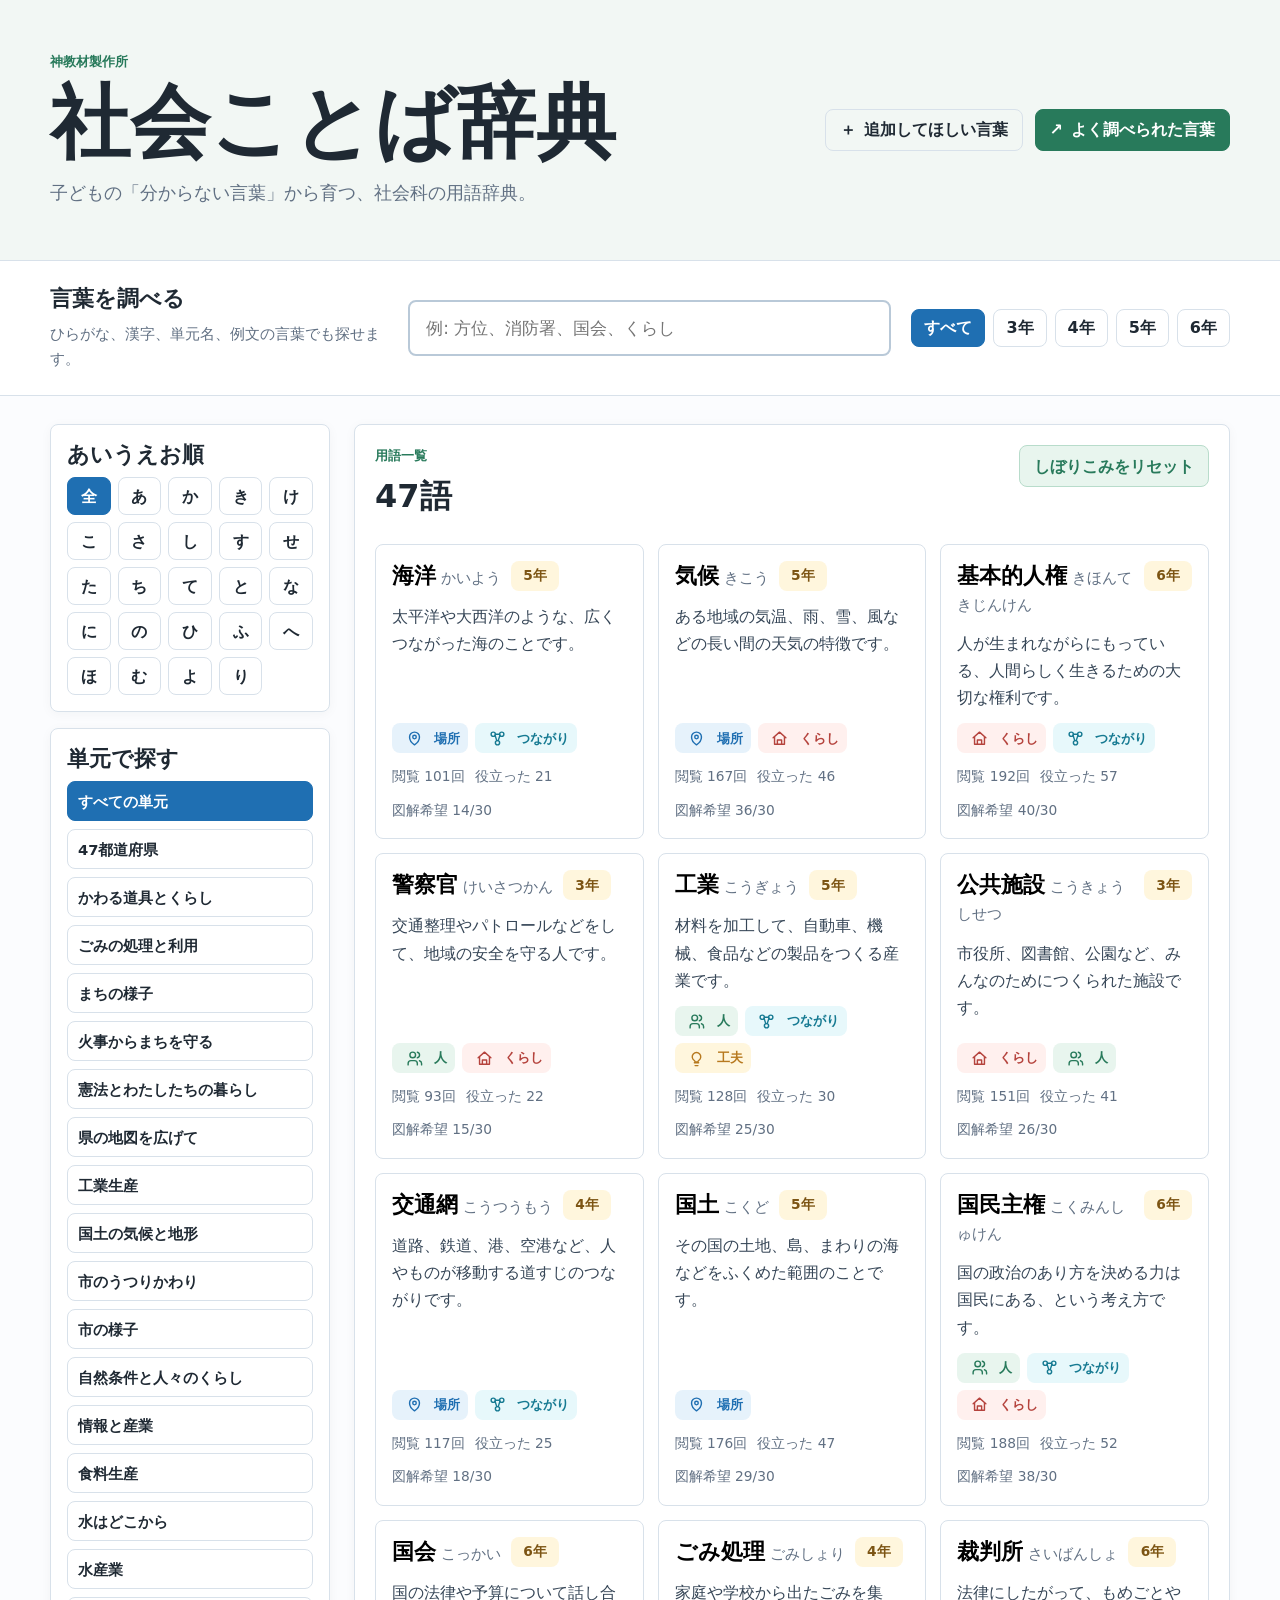
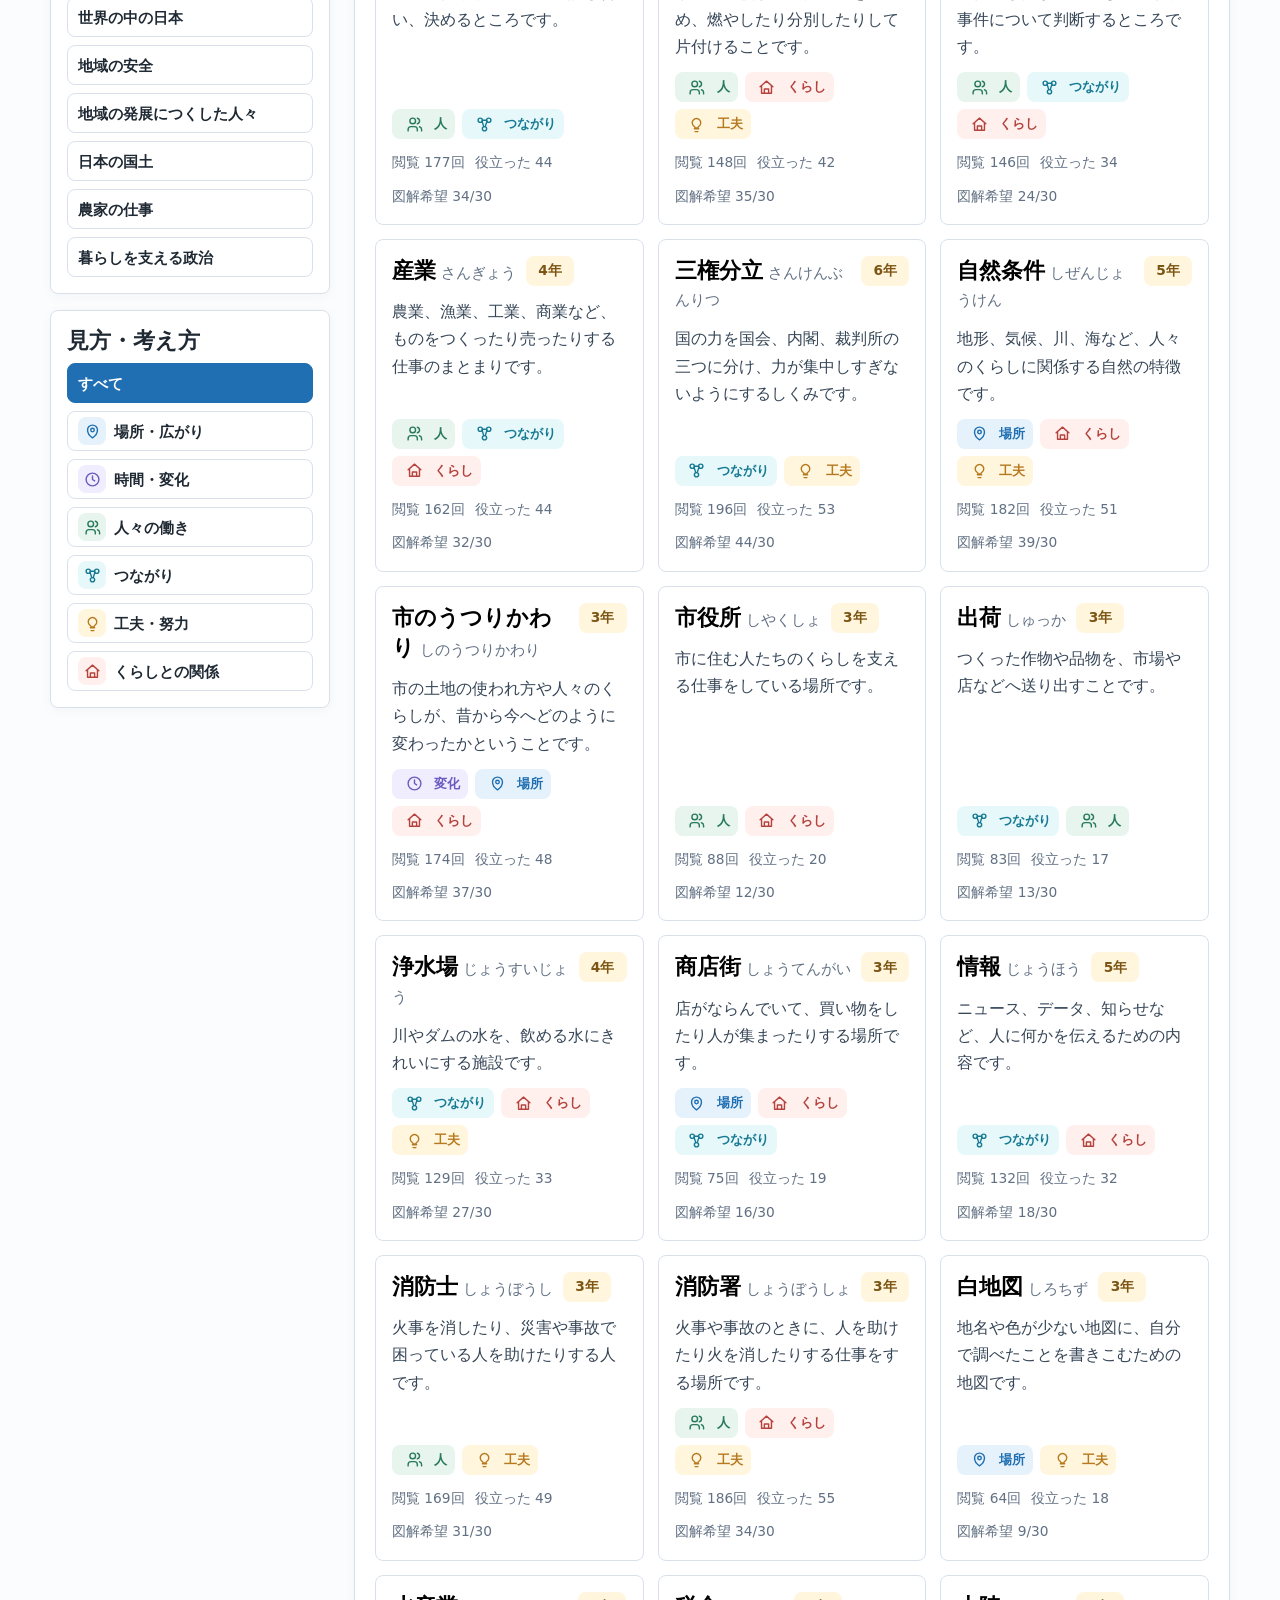
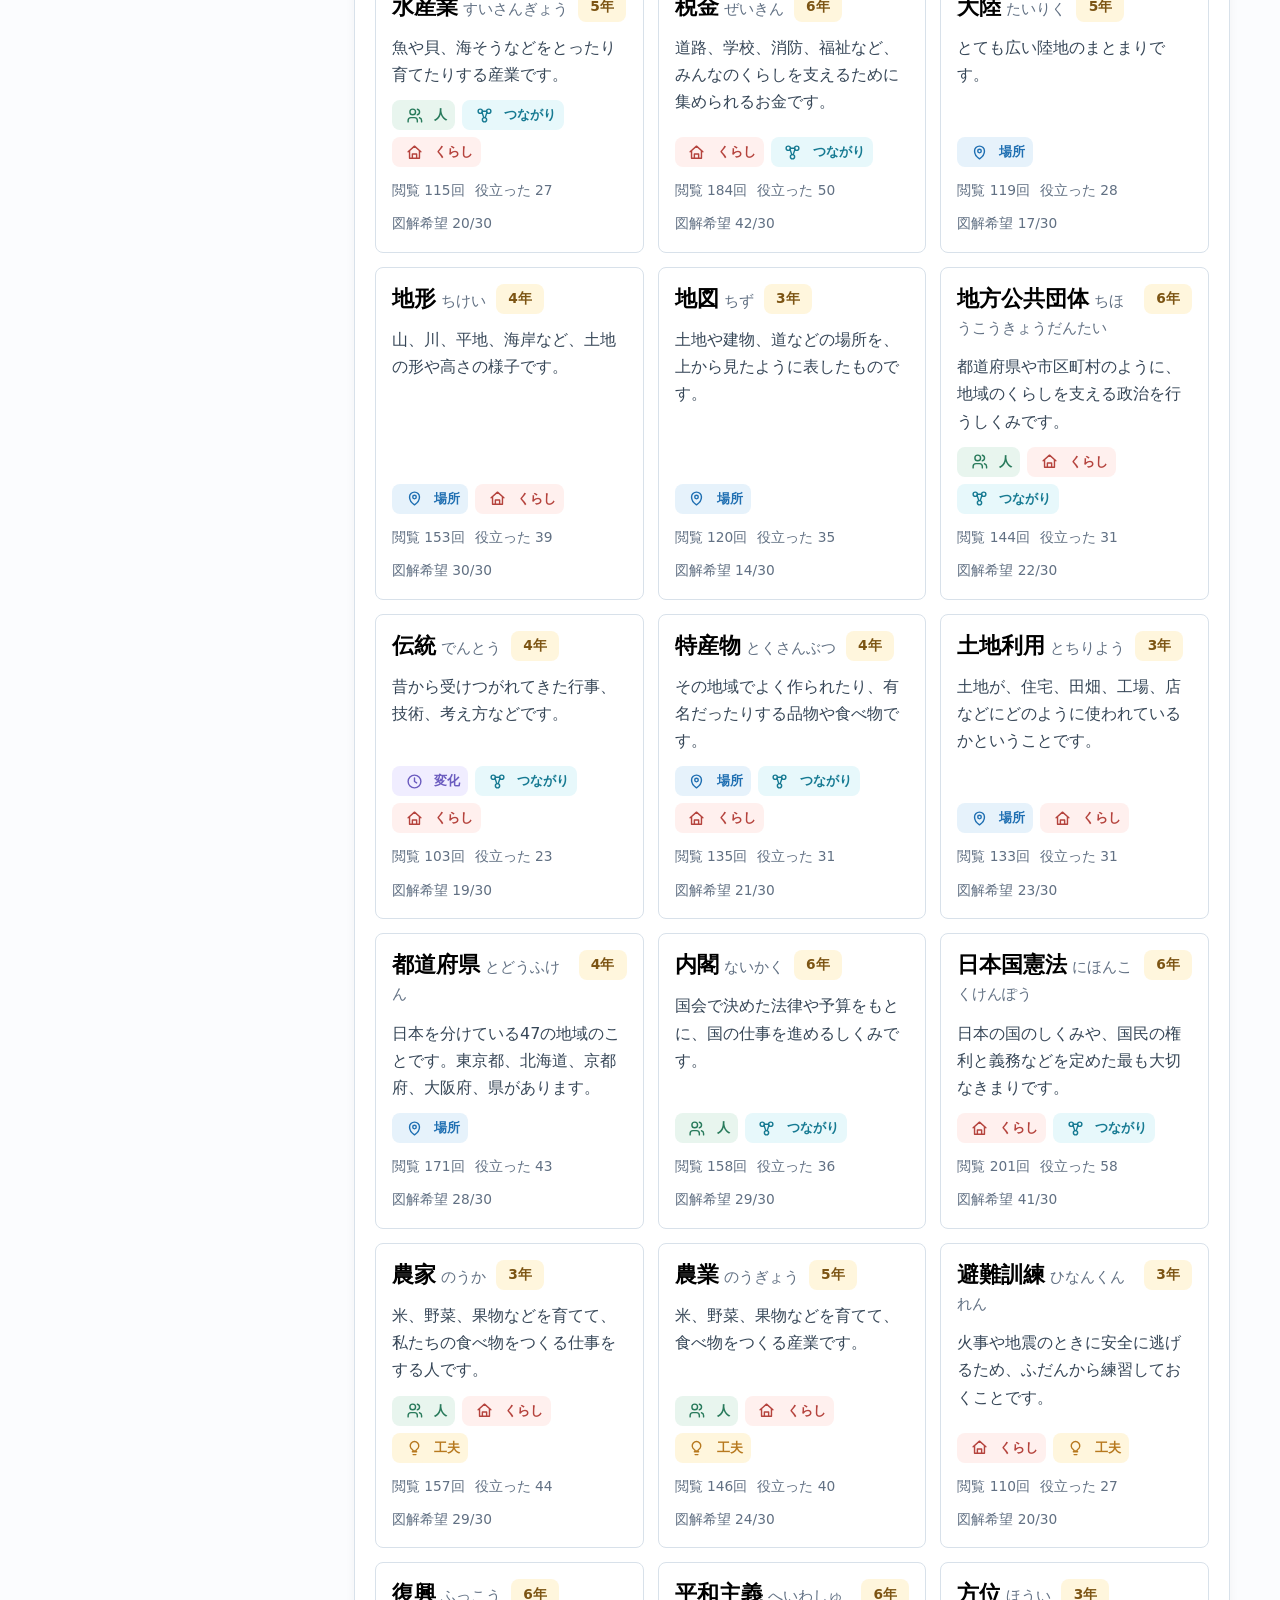
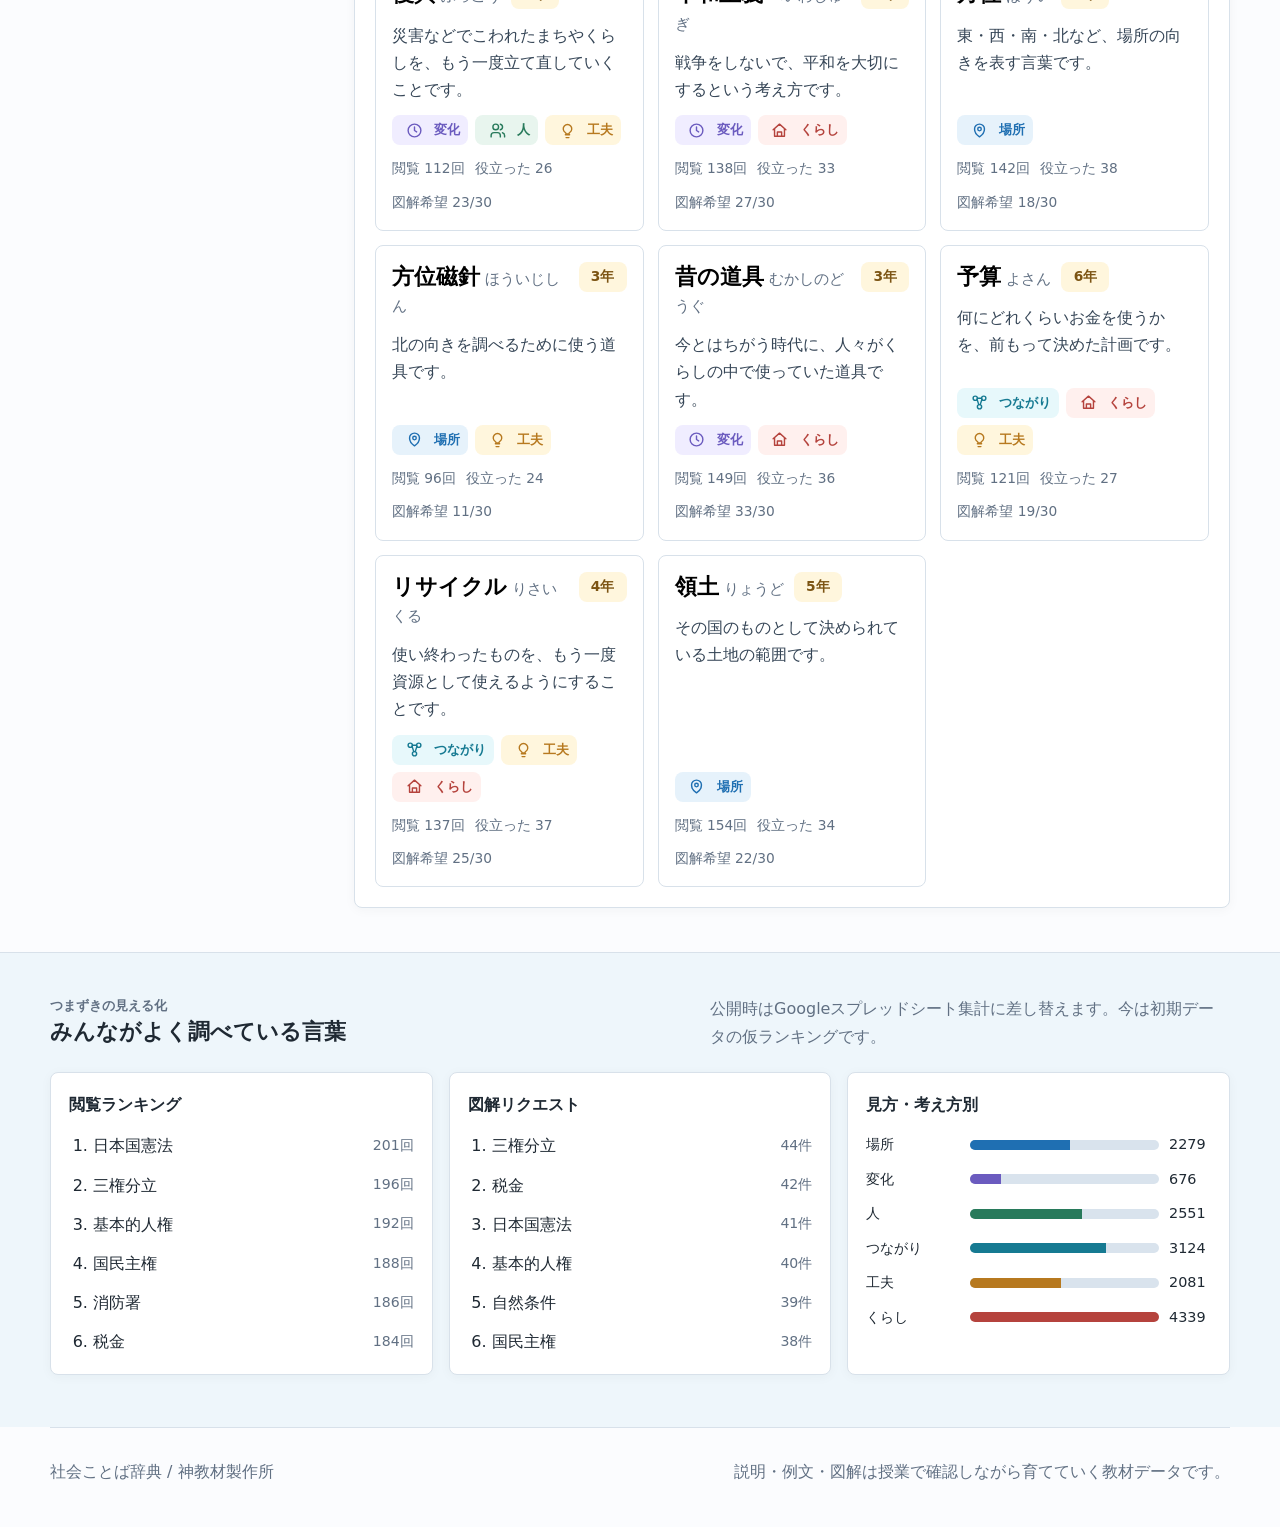
==== index.html @ 48f2de69 "Initial social studies dictionary site" ====
<!doctype html>
<html lang="ja">
  <head>
    <meta charset="utf-8">
    <meta name="viewport" content="width=device-width, initial-scale=1">
    <meta name="description" content="小学校3〜6年生社会の用語を、やさしい意味・例文・見方考え方タグで調べられる教材サイト。">
    <title>社会ことば辞典</title>
    <link rel="stylesheet" href="assets/styles.css">
  </head>
  <body>
    <header class="site-header">
      <div class="header-inner">
        <div>
          <p class="brand-kicker">神教材製作所</p>
          <h1>社会ことば辞典</h1>
          <p class="lead">子どもの「分からない言葉」から育つ、社会科の用語辞典。</p>
        </div>
        <div class="header-actions" aria-label="投稿フォーム">
          <a class="button ghost" id="addWordLink" href="#" target="_blank" rel="noreferrer">
            <span aria-hidden="true">＋</span>
            追加してほしい言葉
          </a>
          <a class="button solid" href="#ranking">
            <span aria-hidden="true">↗</span>
            よく調べられた言葉
          </a>
        </div>
      </div>
    </header>

    <main>
      <section class="search-band" aria-labelledby="searchTitle">
        <div class="search-inner">
          <div class="search-copy">
            <h2 id="searchTitle">言葉を調べる</h2>
            <p>ひらがな、漢字、単元名、例文の言葉でも探せます。</p>
          </div>
          <label class="search-box">
            <span class="visually-hidden">検索する言葉</span>
            <input id="searchInput" type="search" placeholder="例: 方位、消防署、国会、くらし" autocomplete="off">
          </label>
          <div class="quick-filters" aria-label="学年でしぼりこむ">
            <button class="chip active" data-filter-kind="grade" data-filter-value="all">すべて</button>
            <button class="chip" data-filter-kind="grade" data-filter-value="3">3年</button>
            <button class="chip" data-filter-kind="grade" data-filter-value="4">4年</button>
            <button class="chip" data-filter-kind="grade" data-filter-value="5">5年</button>
            <button class="chip" data-filter-kind="grade" data-filter-value="6">6年</button>
          </div>
        </div>
      </section>

      <section class="tool-layout" aria-label="社会ことば辞典">
        <aside class="filters-panel">
          <div class="panel-block">
            <h2>あいうえお順</h2>
            <div class="kana-grid" id="kanaFilter" aria-label="五十音で探す"></div>
          </div>
          <div class="panel-block">
            <h2>単元で探す</h2>
            <div class="unit-list" id="unitFilter"></div>
          </div>
          <div class="panel-block">
            <h2>見方・考え方</h2>
            <div class="thinking-list" id="thinkingFilter"></div>
          </div>
        </aside>

        <section class="results-area">
          <div class="results-head">
            <div>
              <p class="eyebrow">用語一覧</p>
              <h2><span id="resultCount">0</span>語</h2>
            </div>
            <button class="button soft" id="resetFilters">しぼりこみをリセット</button>
          </div>
          <div class="term-grid" id="termGrid"></div>
          <p class="empty-state" id="emptyState" hidden>見つかりませんでした。別の言葉で検索してみてください。</p>
        </section>
      </section>

      <section class="ranking-band" id="ranking" aria-labelledby="rankingTitle">
        <div class="section-head">
          <div>
            <p class="eyebrow">つまずきの見える化</p>
            <h2 id="rankingTitle">みんながよく調べている言葉</h2>
          </div>
          <p>公開時はGoogleスプレッドシート集計に差し替えます。今は初期データの仮ランキングです。</p>
        </div>
        <div class="ranking-grid">
          <article class="ranking-panel">
            <h3>閲覧ランキング</h3>
            <ol id="viewRanking"></ol>
          </article>
          <article class="ranking-panel">
            <h3>図解リクエスト</h3>
            <ol id="imageRanking"></ol>
          </article>
          <article class="ranking-panel">
            <h3>見方・考え方別</h3>
            <div id="thinkingStats" class="tag-stats"></div>
          </article>
        </div>
      </section>
    </main>

    <dialog class="term-dialog" id="termDialog">
      <div class="dialog-body">
        <button class="icon-button close-button" id="closeDialog" aria-label="閉じる">×</button>
        <div id="dialogContent"></div>
      </div>
    </dialog>

    <footer class="site-footer">
      <p>社会ことば辞典 / 神教材製作所</p>
      <p>説明・例文・図解は授業で確認しながら育てていく教材データです。</p>
    </footer>

    <script src="data/terms.js"></script>
    <script src="assets/app.js"></script>
  </body>
</html>
---- assets/styles.css ----
:root {
  --ink: #1f2933;
  --muted: #617083;
  --line: #d8e1ea;
  --paper: #fbfcfe;
  --white: #ffffff;
  --blue: #1f6fb2;
  --blue-soft: #e6f2fb;
  --green: #287a5b;
  --green-soft: #e8f5ee;
  --amber: #b7791f;
  --amber-soft: #fff6dd;
  --red: #b5433d;
  --red-soft: #fff0ee;
  --violet: #6b5bbf;
  --violet-soft: #f0edff;
  --cyan: #167a92;
  --cyan-soft: #e7f8fb;
  --shadow: 0 18px 45px rgba(35, 55, 78, 0.12);
  font-family: system-ui, -apple-system, BlinkMacSystemFont, "Hiragino Sans", "Yu Gothic", sans-serif;
}

* {
  box-sizing: border-box;
}

html {
  scroll-behavior: smooth;
}

body {
  margin: 0;
  color: var(--ink);
  background: var(--paper);
  line-height: 1.7;
}

button,
input {
  font: inherit;
}

button {
  cursor: pointer;
}

a {
  color: inherit;
}

.site-header {
  background: #f2f7f4;
  border-bottom: 1px solid var(--line);
}

.header-inner {
  width: min(1180px, calc(100% - 32px));
  margin: 0 auto;
  min-height: 260px;
  display: grid;
  grid-template-columns: 1fr auto;
  align-items: center;
  gap: 32px;
}

.brand-kicker,
.eyebrow {
  margin: 0 0 8px;
  color: var(--green);
  font-size: 0.84rem;
  font-weight: 700;
  letter-spacing: 0;
}

h1,
h2,
h3,
p {
  margin-top: 0;
}

h1 {
  margin-bottom: 14px;
  font-size: clamp(2.2rem, 7vw, 5rem);
  line-height: 1.05;
  letter-spacing: 0;
}

h2 {
  margin-bottom: 8px;
  font-size: 1.35rem;
  line-height: 1.3;
  letter-spacing: 0;
}

h3 {
  margin-bottom: 14px;
  font-size: 1rem;
  letter-spacing: 0;
}

.lead {
  max-width: 680px;
  margin: 0;
  color: var(--muted);
  font-size: 1.1rem;
}

.header-actions {
  display: flex;
  flex-wrap: wrap;
  gap: 12px;
  justify-content: flex-end;
}

.button,
.chip,
.mini-button,
.tag-button {
  min-height: 42px;
  border: 1px solid var(--line);
  border-radius: 8px;
  display: inline-flex;
  align-items: center;
  justify-content: center;
  gap: 8px;
  padding: 0 14px;
  background: var(--white);
  color: var(--ink);
  text-decoration: none;
  font-weight: 700;
}

.button.solid {
  border-color: var(--green);
  background: var(--green);
  color: var(--white);
}

.button.ghost {
  background: transparent;
}

.button.soft {
  background: var(--green-soft);
  border-color: #b8dccb;
  color: var(--green);
}

.search-band {
  background: var(--white);
  border-bottom: 1px solid var(--line);
}

.search-inner {
  width: min(1180px, calc(100% - 32px));
  margin: 0 auto;
  padding: 24px 0;
  display: grid;
  grid-template-columns: minmax(190px, 0.7fr) minmax(280px, 1fr) auto;
  align-items: center;
  gap: 20px;
}

.search-copy p {
  margin: 0;
  color: var(--muted);
  font-size: 0.92rem;
}

.search-box input {
  width: 100%;
  min-height: 56px;
  border: 2px solid #b9c9d8;
  border-radius: 8px;
  padding: 0 16px;
  background: #fff;
  color: var(--ink);
  font-size: 1.05rem;
}

.search-box input:focus {
  border-color: var(--blue);
  outline: 3px solid rgba(31, 111, 178, 0.16);
}

.quick-filters {
  display: flex;
  flex-wrap: wrap;
  gap: 8px;
  justify-content: flex-end;
}

.chip {
  min-height: 38px;
  padding: 0 12px;
}

.chip.active,
.tag-button.active {
  border-color: var(--blue);
  background: var(--blue);
  color: var(--white);
}

.tool-layout {
  width: min(1180px, calc(100% - 32px));
  margin: 28px auto 44px;
  display: grid;
  grid-template-columns: 280px 1fr;
  gap: 24px;
  align-items: start;
}

.filters-panel {
  position: sticky;
  top: 16px;
  display: grid;
  gap: 16px;
}

.panel-block,
.results-area,
.ranking-panel {
  border: 1px solid var(--line);
  border-radius: 8px;
  background: var(--white);
  box-shadow: 0 2px 12px rgba(31, 41, 51, 0.04);
}

.panel-block {
  padding: 16px;
}

.kana-grid {
  display: grid;
  grid-template-columns: repeat(5, 1fr);
  gap: 7px;
}

.kana-grid .chip {
  min-width: 0;
  padding: 0;
}

.unit-list,
.thinking-list {
  display: grid;
  gap: 8px;
}

.tag-button {
  width: 100%;
  justify-content: flex-start;
  min-height: 40px;
  padding: 0 10px;
  font-size: 0.92rem;
}

.tag-icon {
  width: 28px;
  height: 28px;
  flex: 0 0 28px;
  border-radius: 8px;
  display: inline-grid;
  place-items: center;
  color: var(--tag-color);
  background: var(--tag-bg);
}

.tag-icon svg {
  width: 17px;
  height: 17px;
  fill: none;
  stroke: currentColor;
  stroke-linecap: round;
  stroke-linejoin: round;
  stroke-width: 2;
}

.results-area {
  padding: 20px;
}

.results-head,
.section-head {
  display: flex;
  align-items: flex-start;
  justify-content: space-between;
  gap: 20px;
  margin-bottom: 18px;
}

.results-head h2 {
  font-size: 2rem;
}

.term-grid {
  display: grid;
  grid-template-columns: repeat(auto-fill, minmax(240px, 1fr));
  gap: 14px;
}

.term-card {
  min-height: 260px;
  border: 1px solid var(--line);
  border-radius: 8px;
  background: var(--white);
  padding: 16px;
  text-align: left;
  display: flex;
  flex-direction: column;
  gap: 12px;
  transition: border-color 160ms ease, transform 160ms ease, box-shadow 160ms ease;
}

.term-card:hover,
.term-card:focus-visible {
  border-color: var(--blue);
  box-shadow: var(--shadow);
  transform: translateY(-2px);
  outline: none;
}

.term-card-top {
  display: flex;
  justify-content: space-between;
  gap: 10px;
}

.grade-badge {
  min-width: 48px;
  height: 30px;
  border-radius: 8px;
  display: inline-grid;
  place-items: center;
  background: var(--amber-soft);
  color: #7c5413;
  font-size: 0.86rem;
  font-weight: 800;
}

.term-name {
  margin: 0;
  font-size: 1.35rem;
  line-height: 1.35;
}

.reading {
  margin: 2px 0 0;
  color: var(--muted);
  font-size: 0.92rem;
}

.meaning {
  margin: 0;
  color: #364657;
}

.term-meta {
  margin-top: auto;
  display: flex;
  flex-wrap: wrap;
  gap: 7px;
}

.thinking-pill {
  min-height: 30px;
  border-radius: 8px;
  display: inline-flex;
  align-items: center;
  gap: 6px;
  padding: 0 8px;
  background: var(--tag-bg);
  color: var(--tag-color);
  font-size: 0.8rem;
  font-weight: 800;
}

.stats-row {
  display: flex;
  flex-wrap: wrap;
  gap: 10px;
  color: var(--muted);
  font-size: 0.86rem;
}

.ranking-band {
  border-top: 1px solid var(--line);
  background: #eef6fb;
  padding: 42px max(16px, calc((100% - 1180px) / 2)) 52px;
}

.section-head p {
  max-width: 520px;
  margin: 0;
  color: var(--muted);
}

.ranking-grid {
  display: grid;
  grid-template-columns: repeat(3, 1fr);
  gap: 16px;
}

.ranking-panel {
  padding: 18px;
}

.ranking-panel ol {
  margin: 0;
  padding-left: 24px;
}

.ranking-panel li + li {
  margin-top: 12px;
}

.rank-item {
  display: flex;
  align-items: center;
  justify-content: space-between;
  gap: 12px;
}

.rank-count {
  color: var(--muted);
  font-size: 0.88rem;
  white-space: nowrap;
}

.tag-stats {
  display: grid;
  gap: 10px;
}

.stat-line {
  display: grid;
  grid-template-columns: 94px 1fr 42px;
  gap: 10px;
  align-items: center;
  font-size: 0.9rem;
}

.stat-bar {
  height: 10px;
  border-radius: 999px;
  background: #d9e3ed;
  overflow: hidden;
}

.stat-bar span {
  display: block;
  height: 100%;
  background: var(--blue);
}

.term-dialog {
  width: min(780px, calc(100% - 28px));
  border: 0;
  border-radius: 8px;
  padding: 0;
  box-shadow: var(--shadow);
}

.term-dialog::backdrop {
  background: rgba(21, 32, 43, 0.55);
}

.dialog-body {
  position: relative;
  padding: 28px;
}

.close-button {
  position: absolute;
  top: 14px;
  right: 14px;
}

.icon-button {
  width: 38px;
  height: 38px;
  border: 1px solid var(--line);
  border-radius: 8px;
  background: var(--white);
  font-size: 1.35rem;
  line-height: 1;
}

.dialog-title {
  padding-right: 44px;
}

.dialog-title h2 {
  margin: 0;
  font-size: 2rem;
}

.dialog-grid {
  display: grid;
  grid-template-columns: 1.1fr 0.9fr;
  gap: 18px;
  margin-top: 20px;
}

.detail-box {
  border: 1px solid var(--line);
  border-radius: 8px;
  padding: 16px;
  background: #fff;
}

.detail-box h3 {
  margin-bottom: 8px;
}

.dialog-actions {
  display: flex;
  flex-wrap: wrap;
  gap: 10px;
  margin-top: 20px;
}

.image-placeholder {
  min-height: 170px;
  border: 1px dashed #aab8c6;
  border-radius: 8px;
  padding: 18px;
  background: #f7fafc;
  display: grid;
  align-content: center;
  gap: 8px;
}

.source-note {
  color: var(--muted);
  font-size: 0.86rem;
}

.empty-state {
  margin: 36px 0;
  color: var(--muted);
  text-align: center;
}

.site-footer {
  width: min(1180px, calc(100% - 32px));
  margin: 0 auto;
  padding: 30px 0 42px;
  color: var(--muted);
  display: flex;
  justify-content: space-between;
  gap: 18px;
  border-top: 1px solid var(--line);
}

.site-footer p {
  margin: 0;
}

.visually-hidden {
  position: absolute;
  width: 1px;
  height: 1px;
  padding: 0;
  margin: -1px;
  overflow: hidden;
  clip: rect(0, 0, 0, 0);
  white-space: nowrap;
  border: 0;
}

@media (max-width: 980px) {
  .header-inner,
  .search-inner,
  .tool-layout,
  .ranking-grid,
  .dialog-grid,
  .site-footer {
    grid-template-columns: 1fr;
  }

  .header-inner {
    min-height: auto;
    padding: 48px 0 34px;
  }

  .header-actions,
  .quick-filters {
    justify-content: flex-start;
  }

  .filters-panel {
    position: static;
  }

  .ranking-grid {
    display: grid;
  }

  .site-footer {
    display: grid;
  }
}

@media (max-width: 620px) {
  .header-inner,
  .search-inner,
  .tool-layout {
    width: min(100% - 22px, 1180px);
  }

  .button {
    width: 100%;
  }

  .results-head,
  .section-head {
    display: grid;
  }

  .term-grid {
    grid-template-columns: 1fr;
  }

  .kana-grid {
    grid-template-columns: repeat(4, 1fr);
  }

  .dialog-body {
    padding: 22px 16px;
  }
}
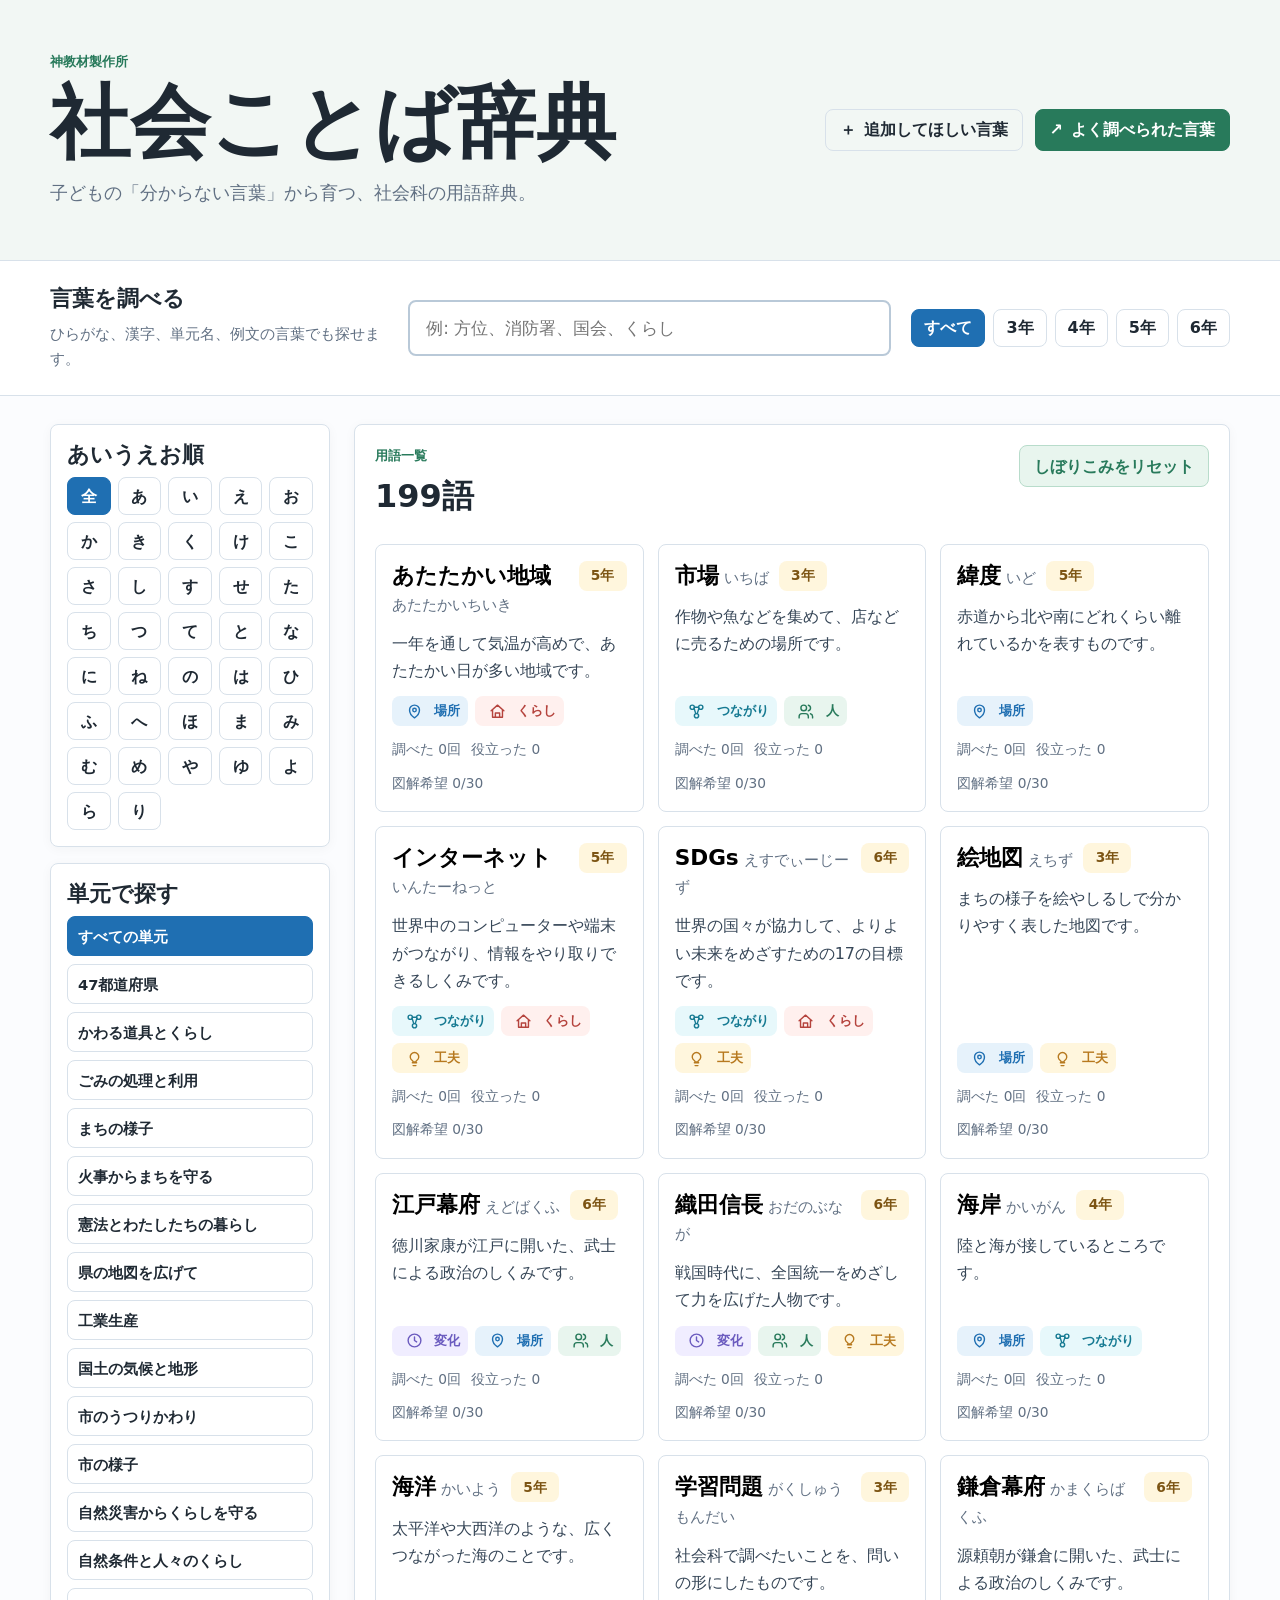
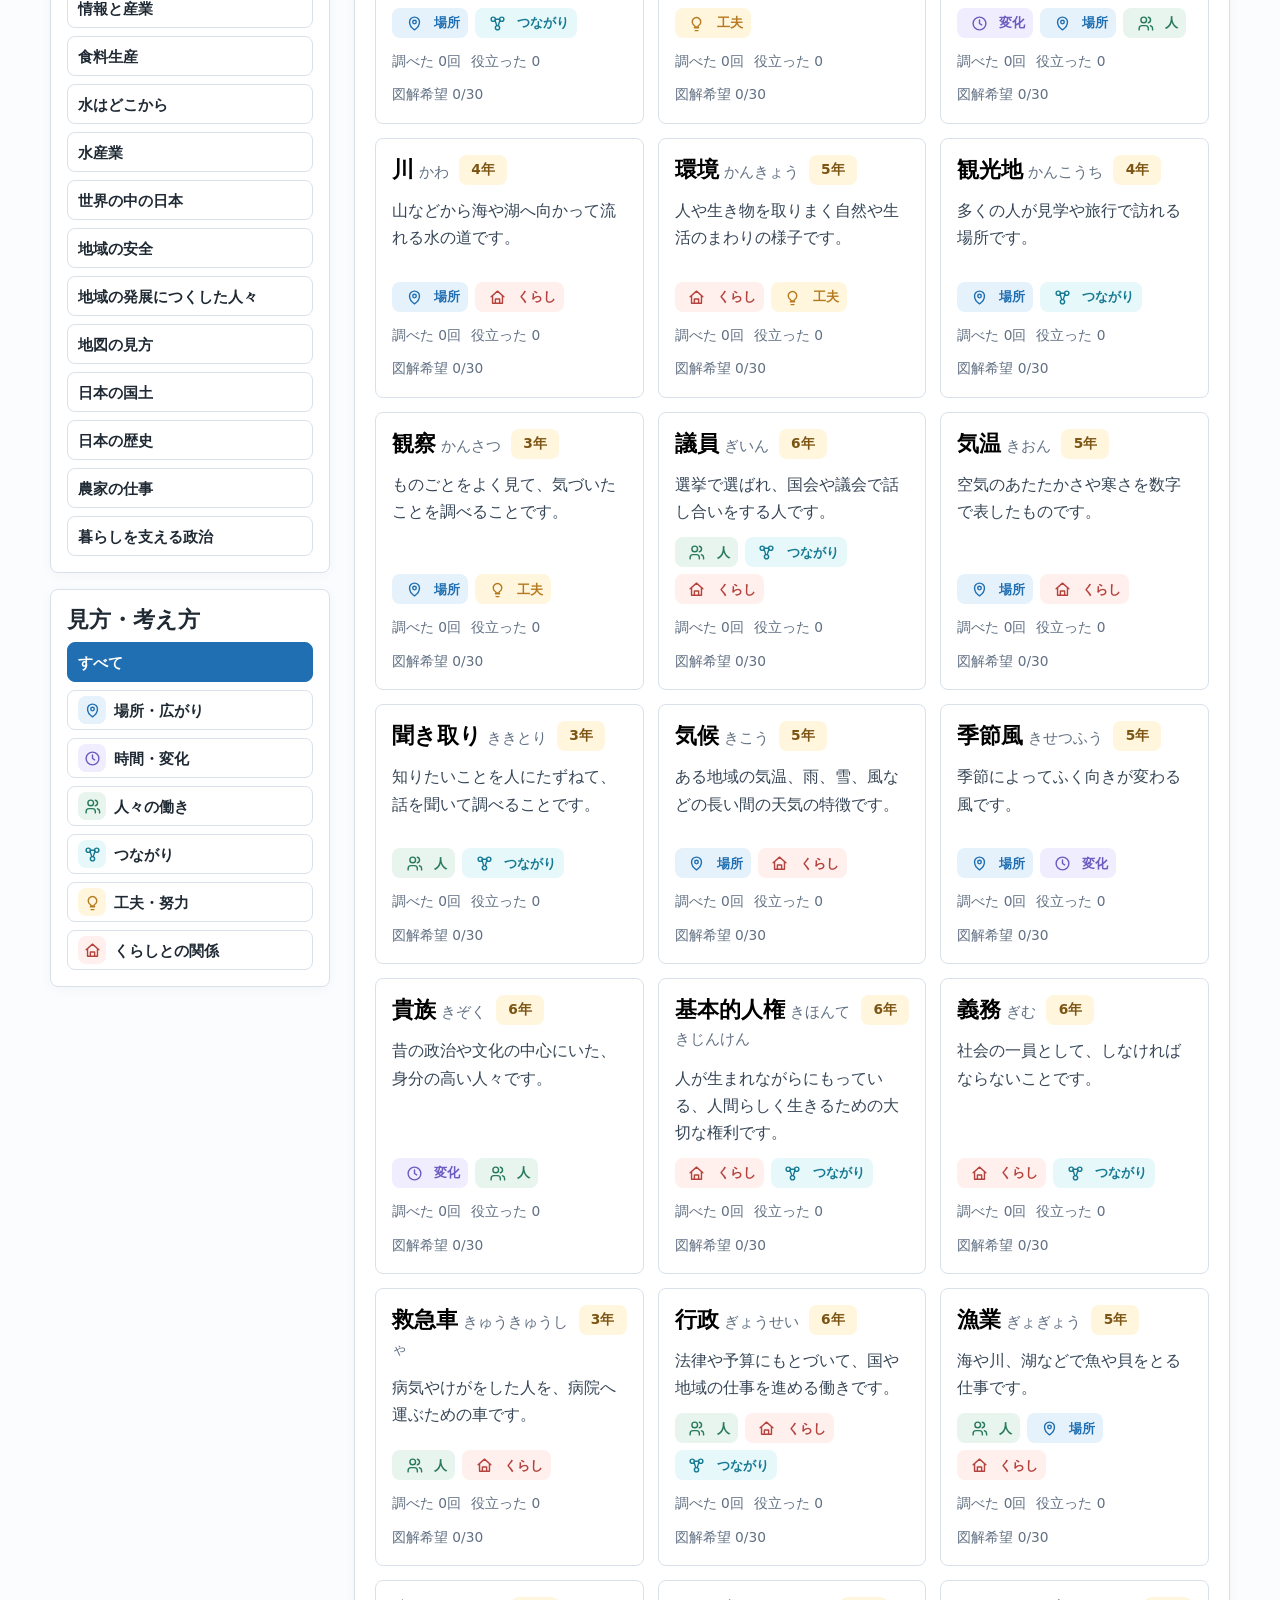
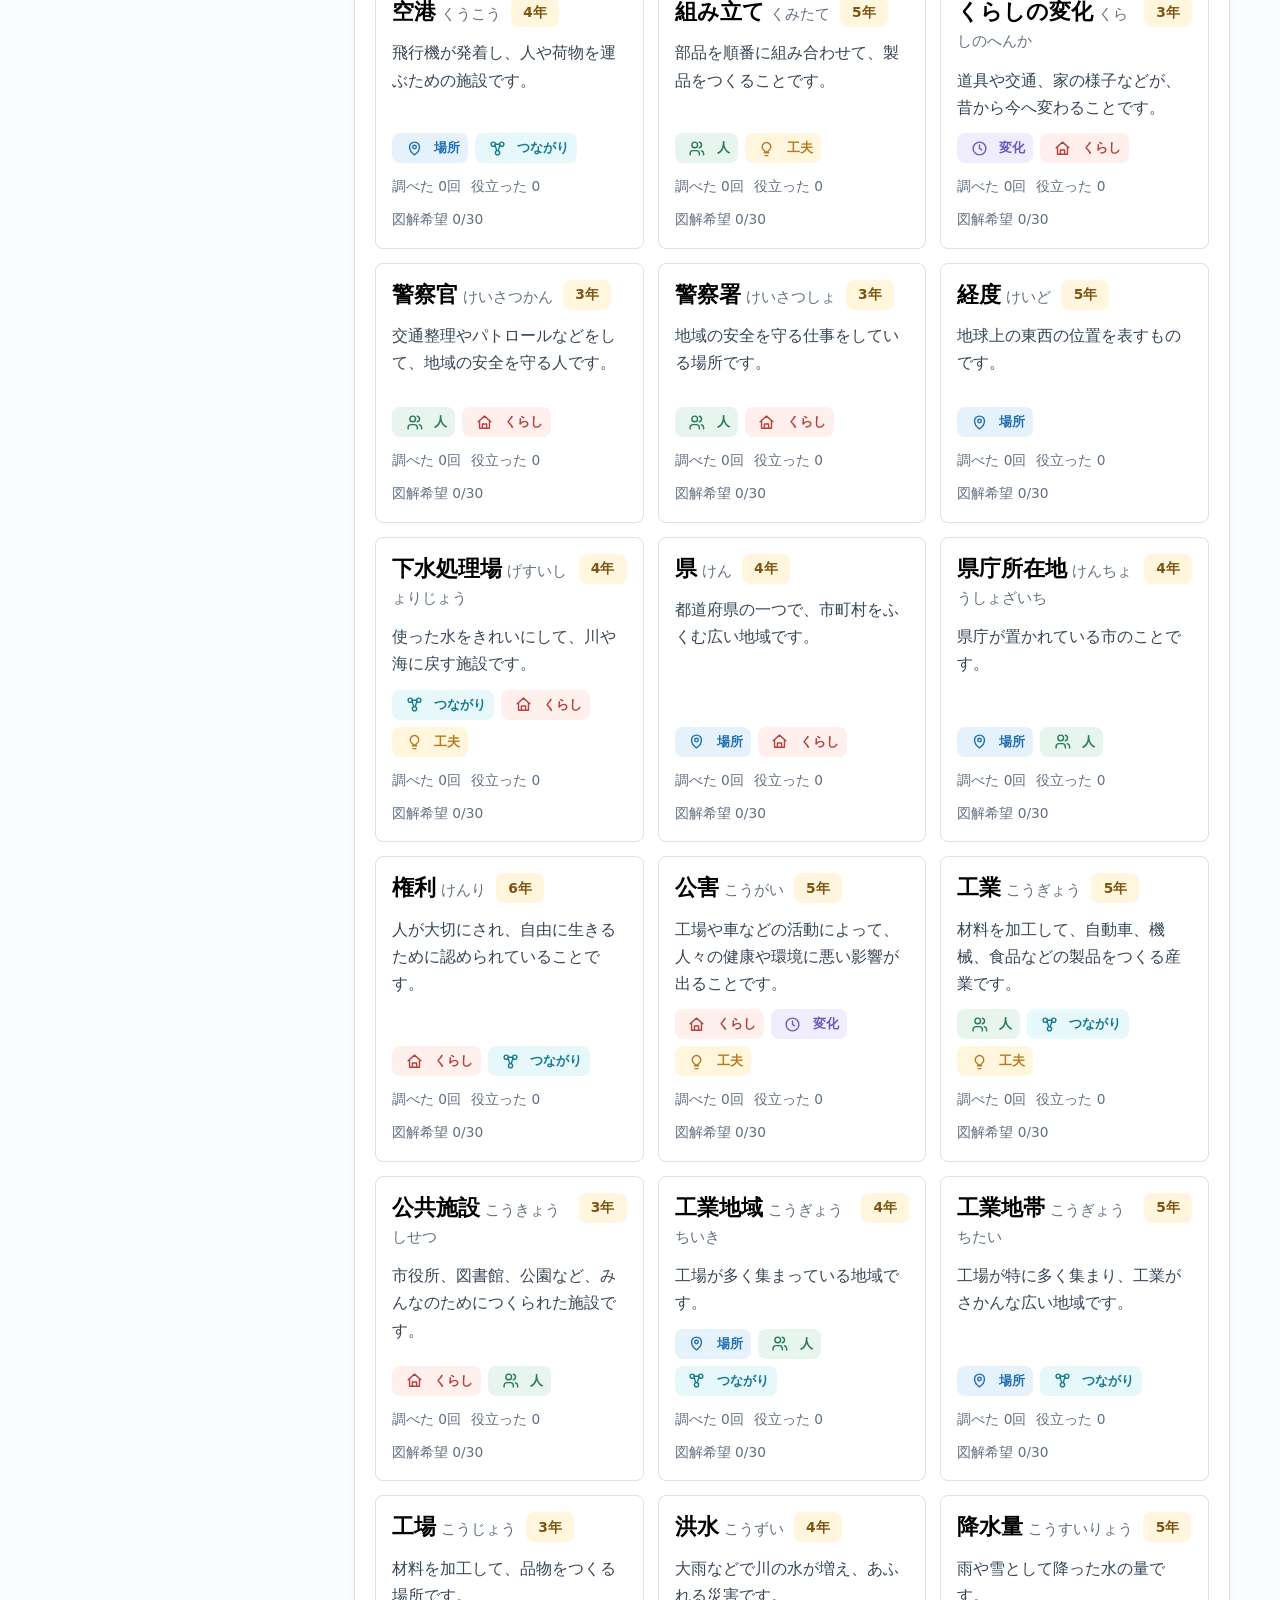
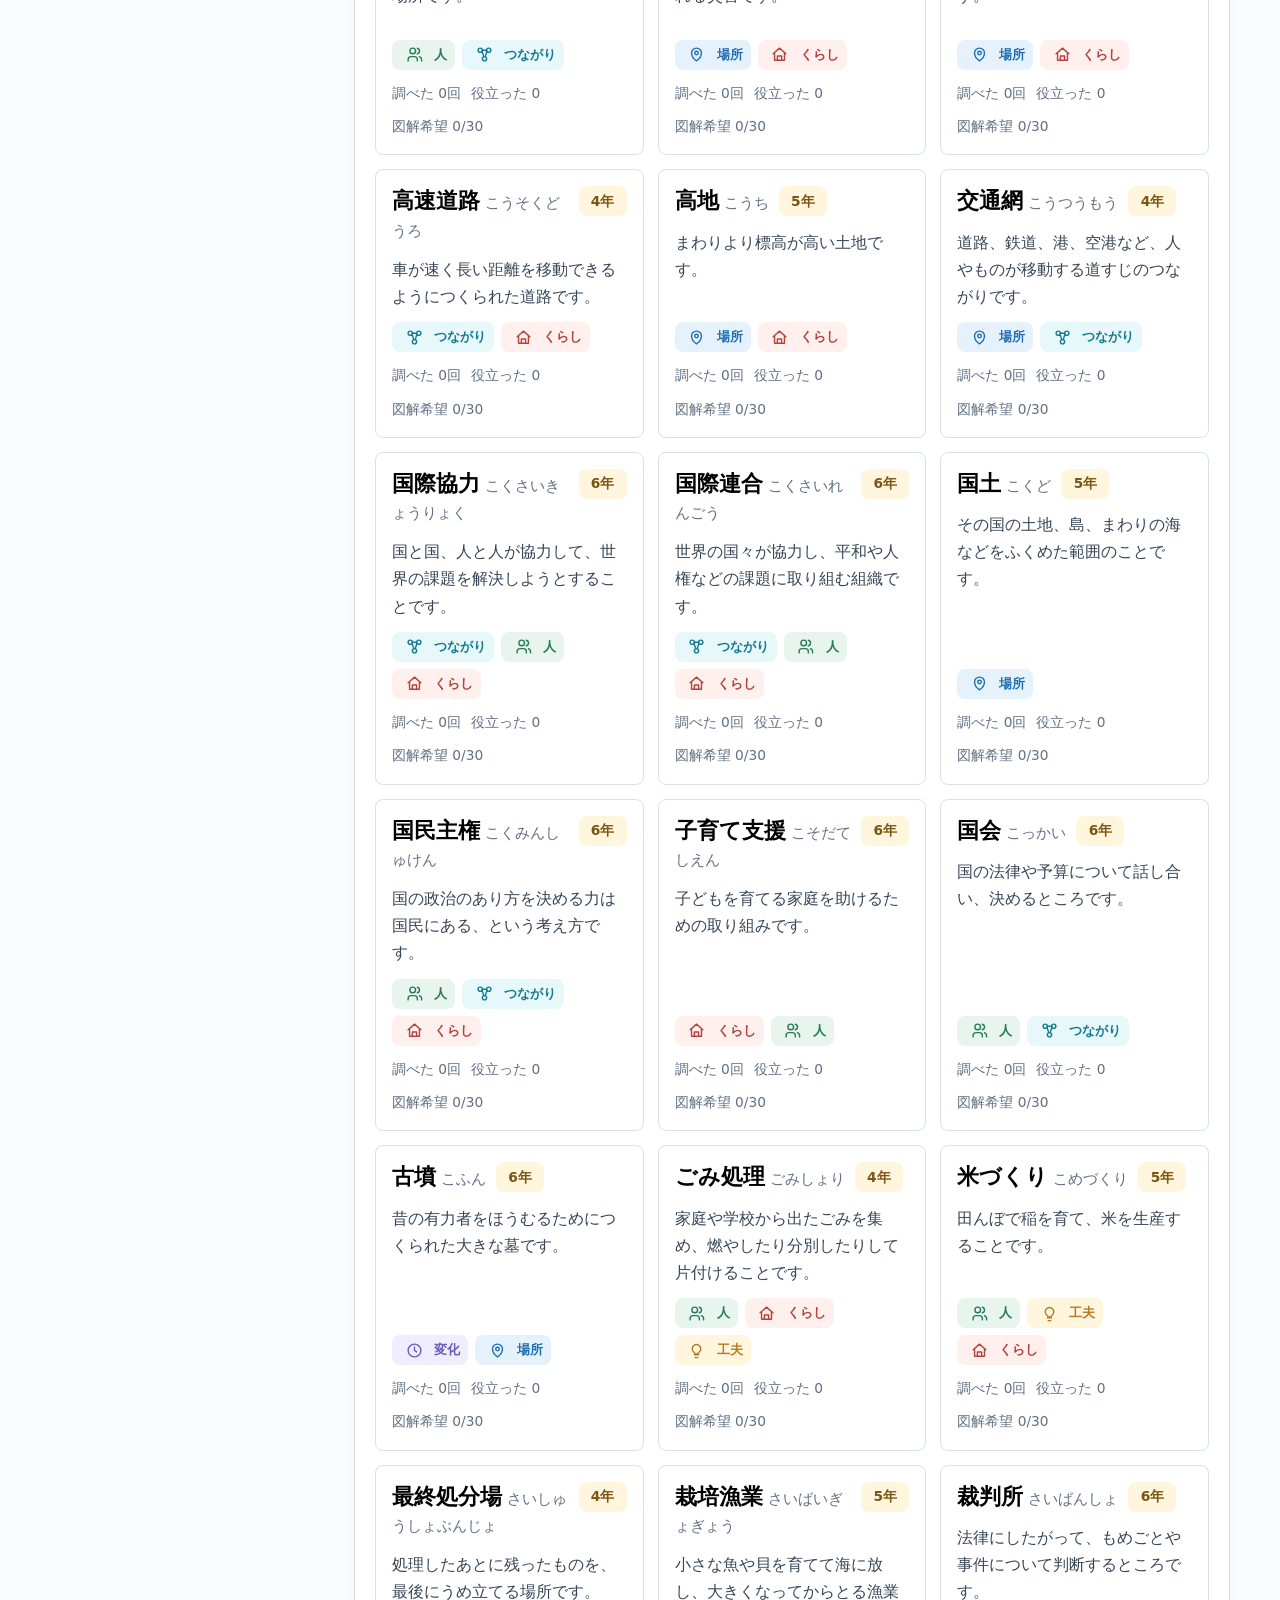
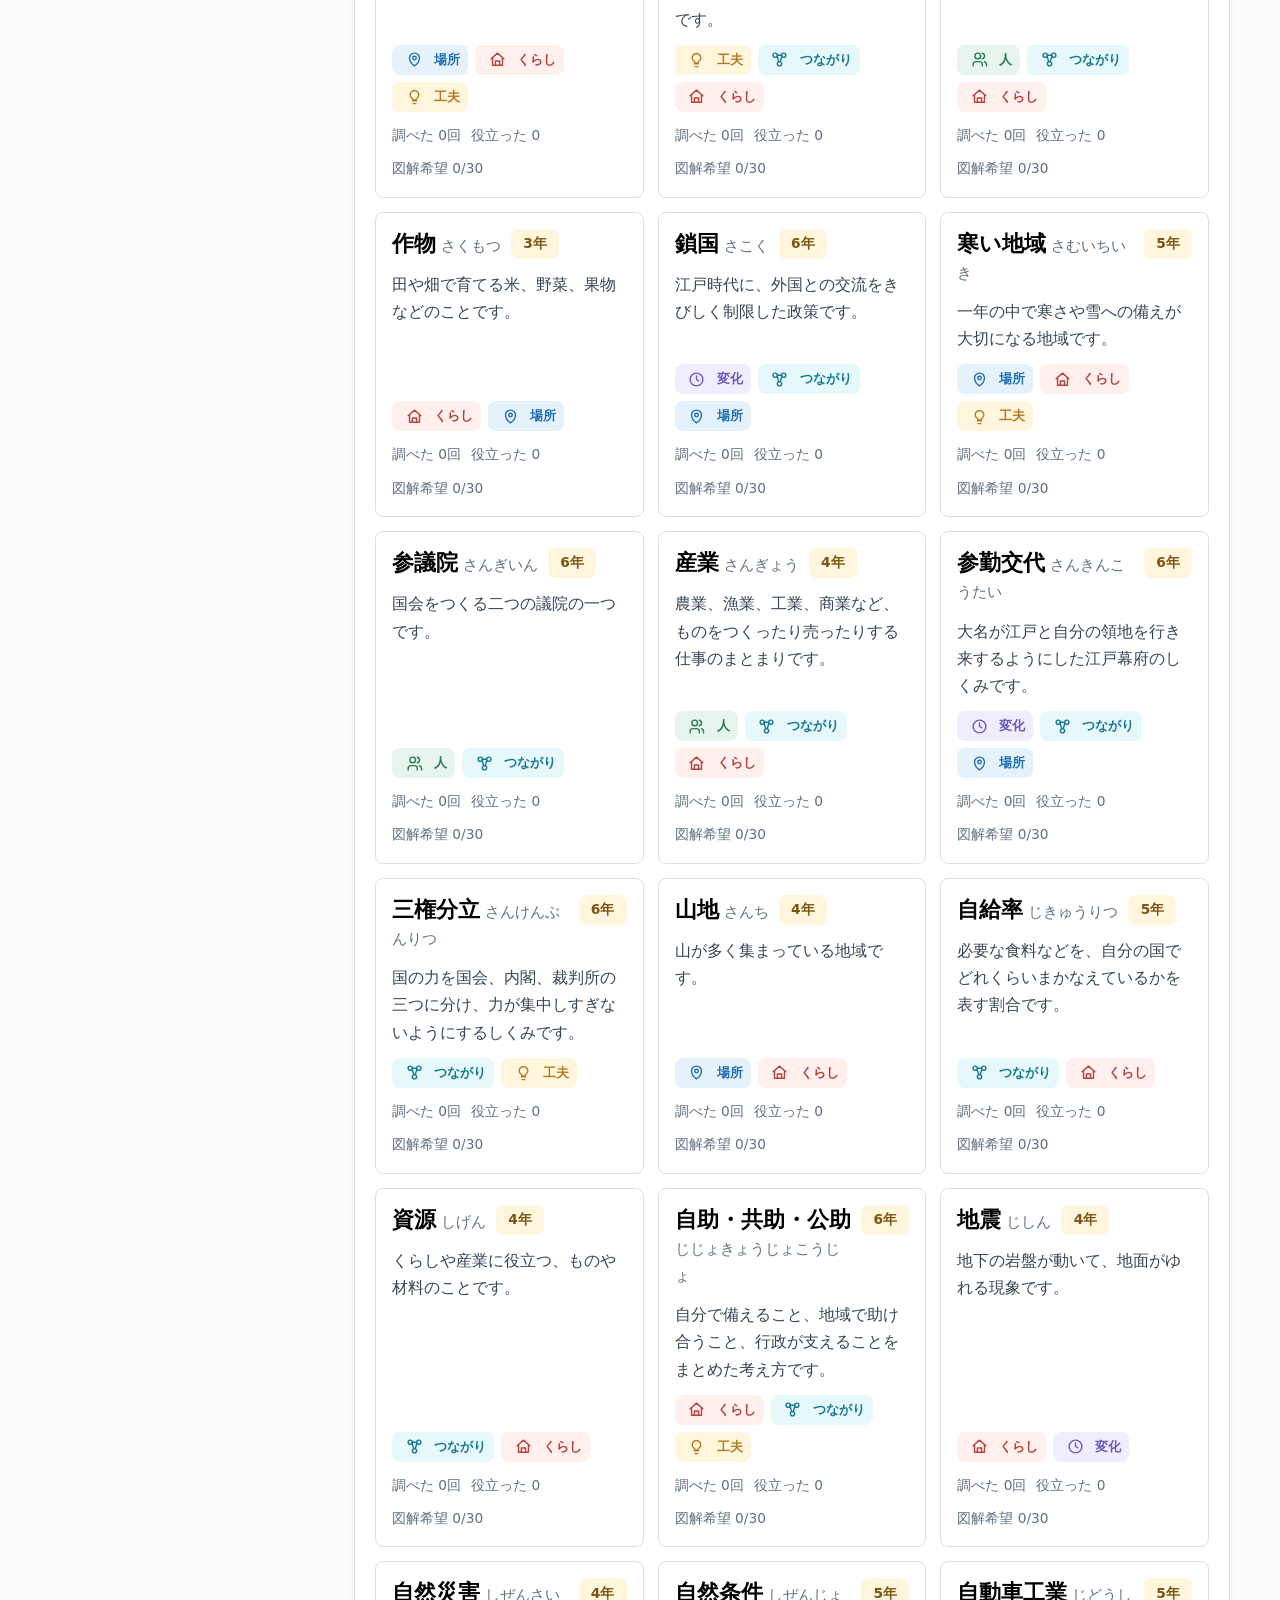
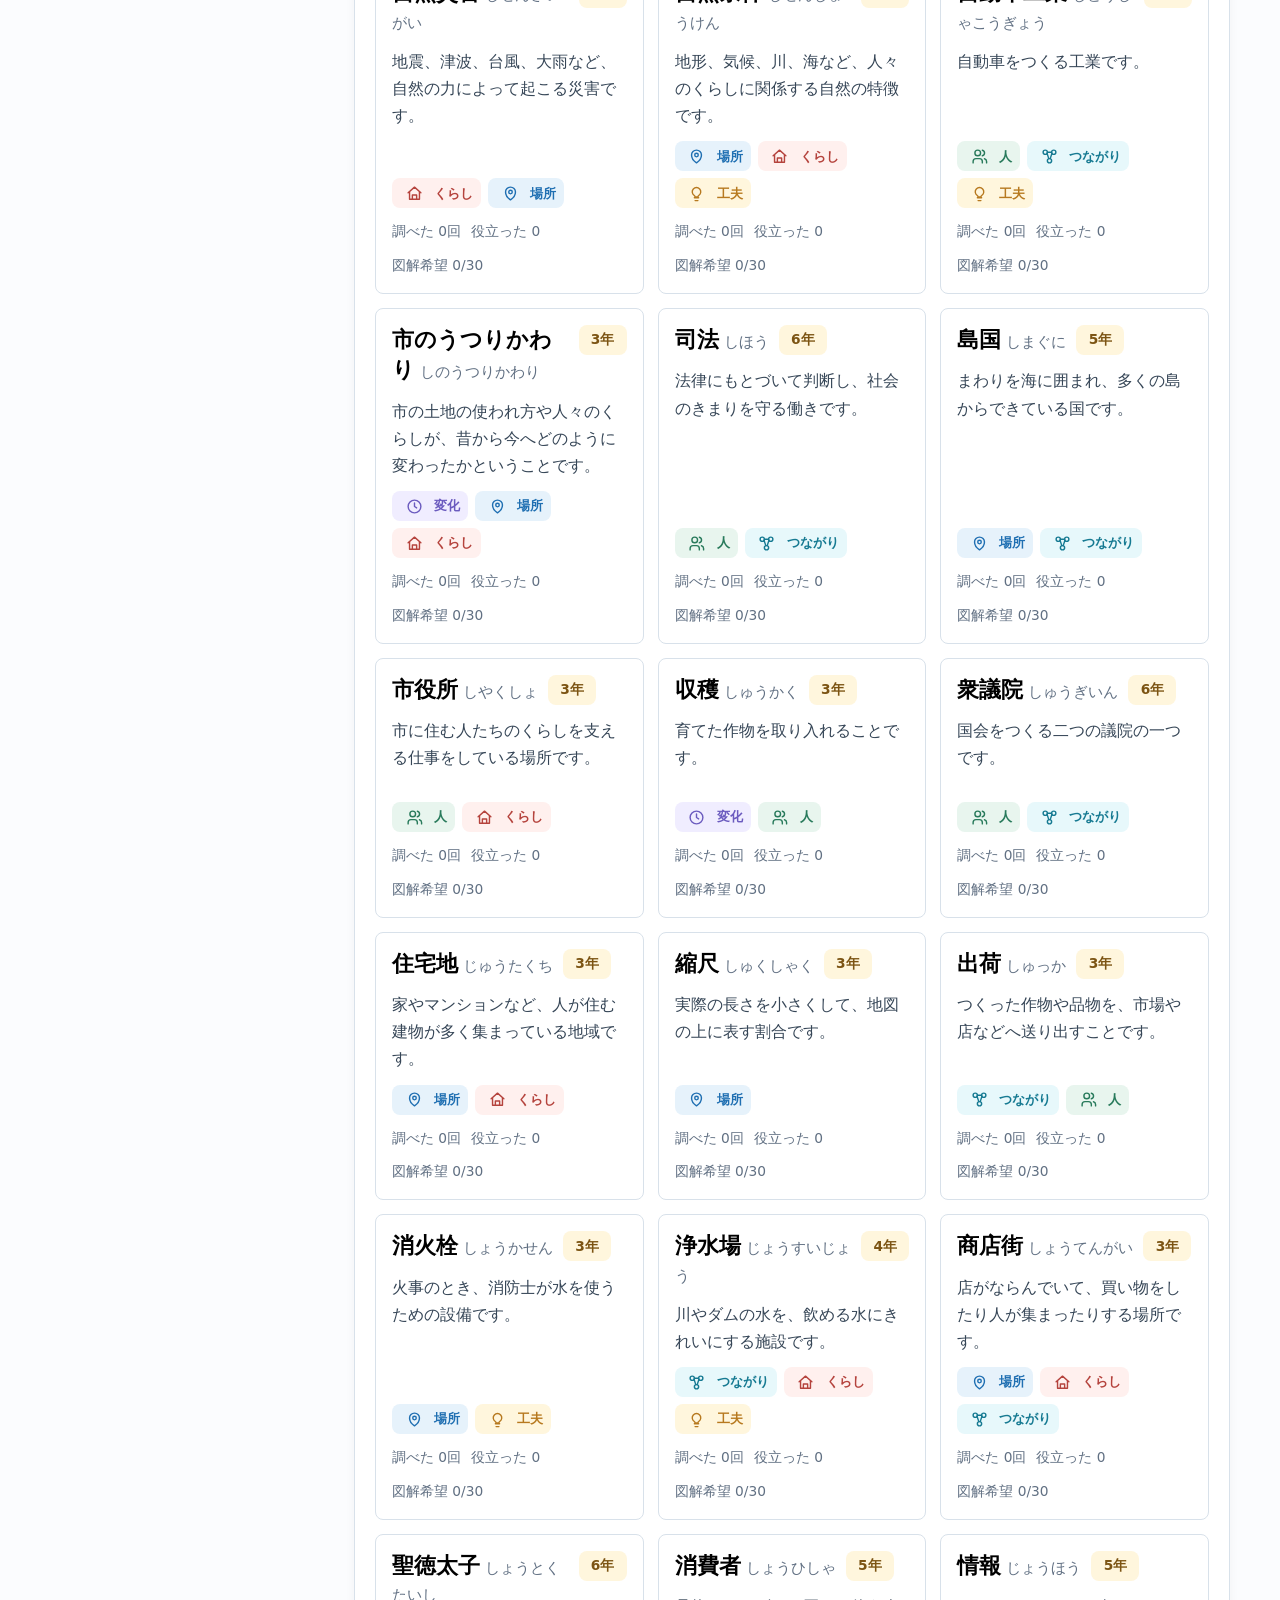
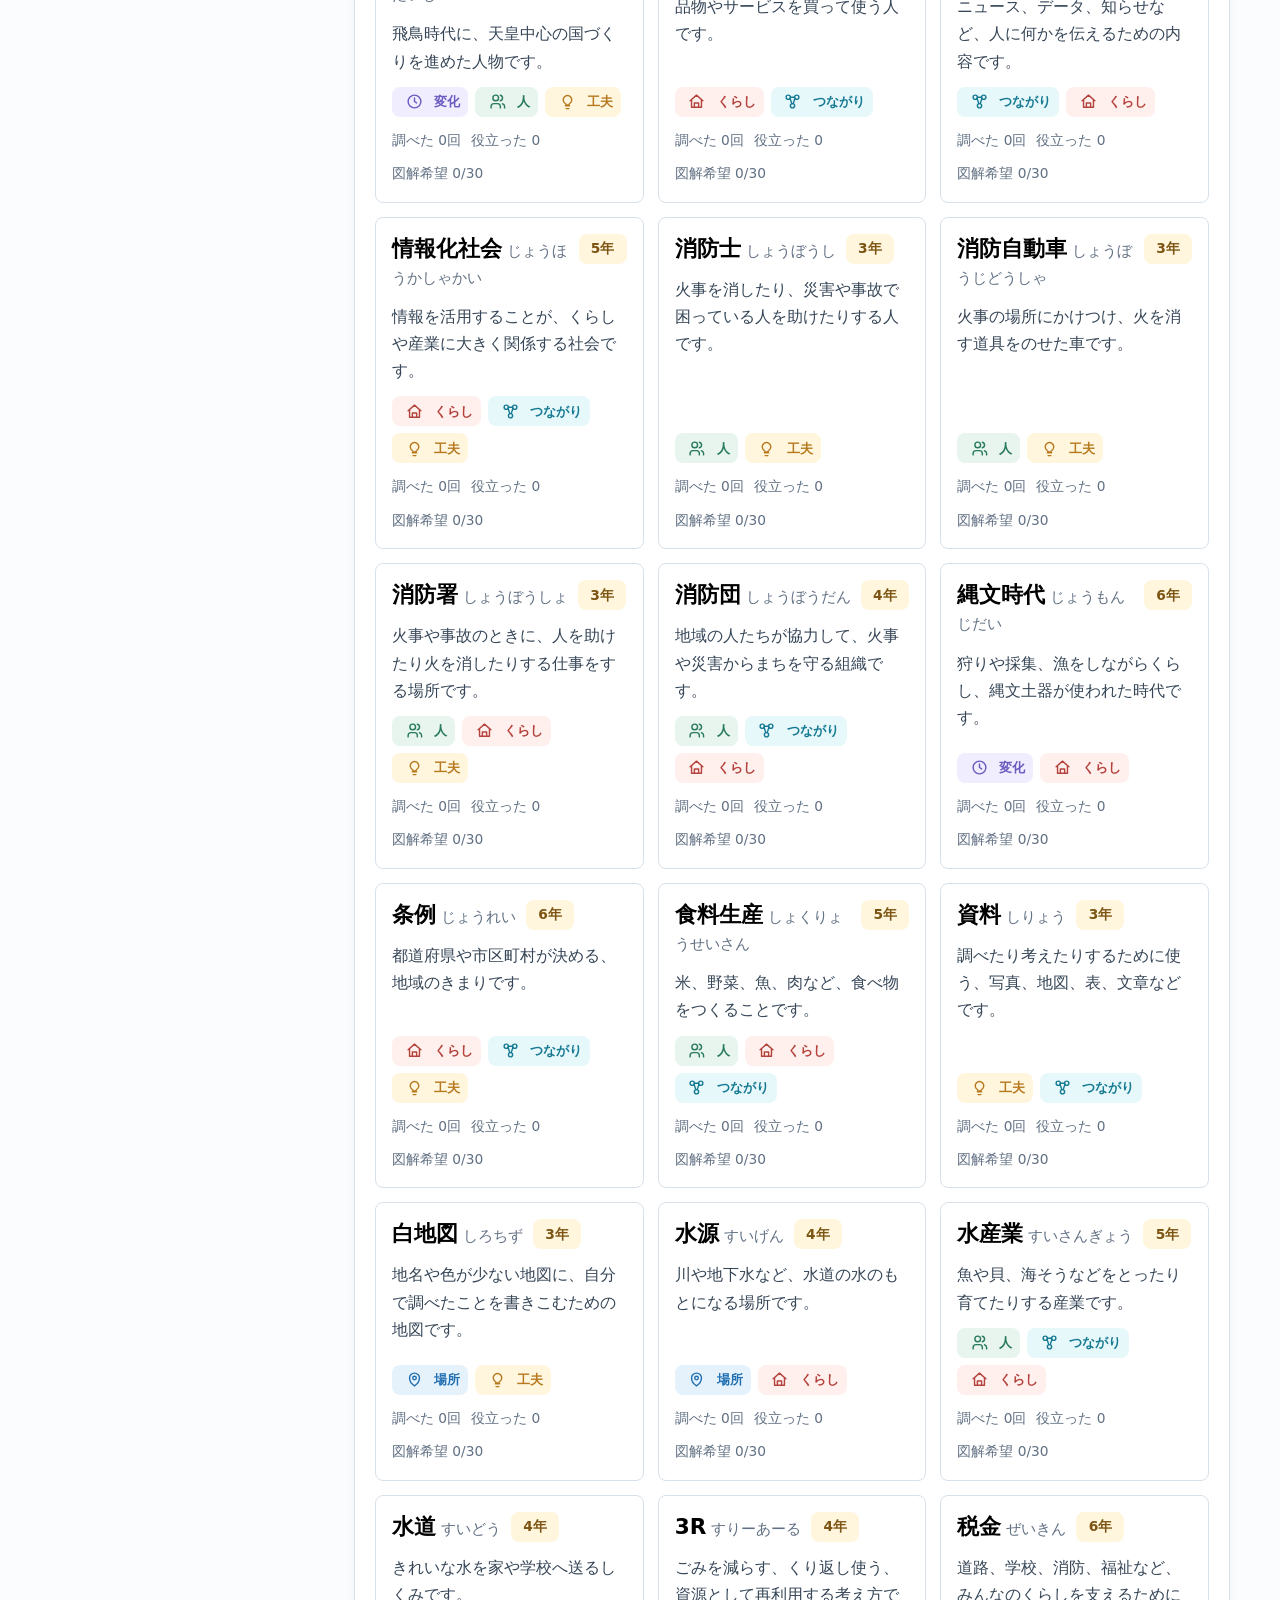
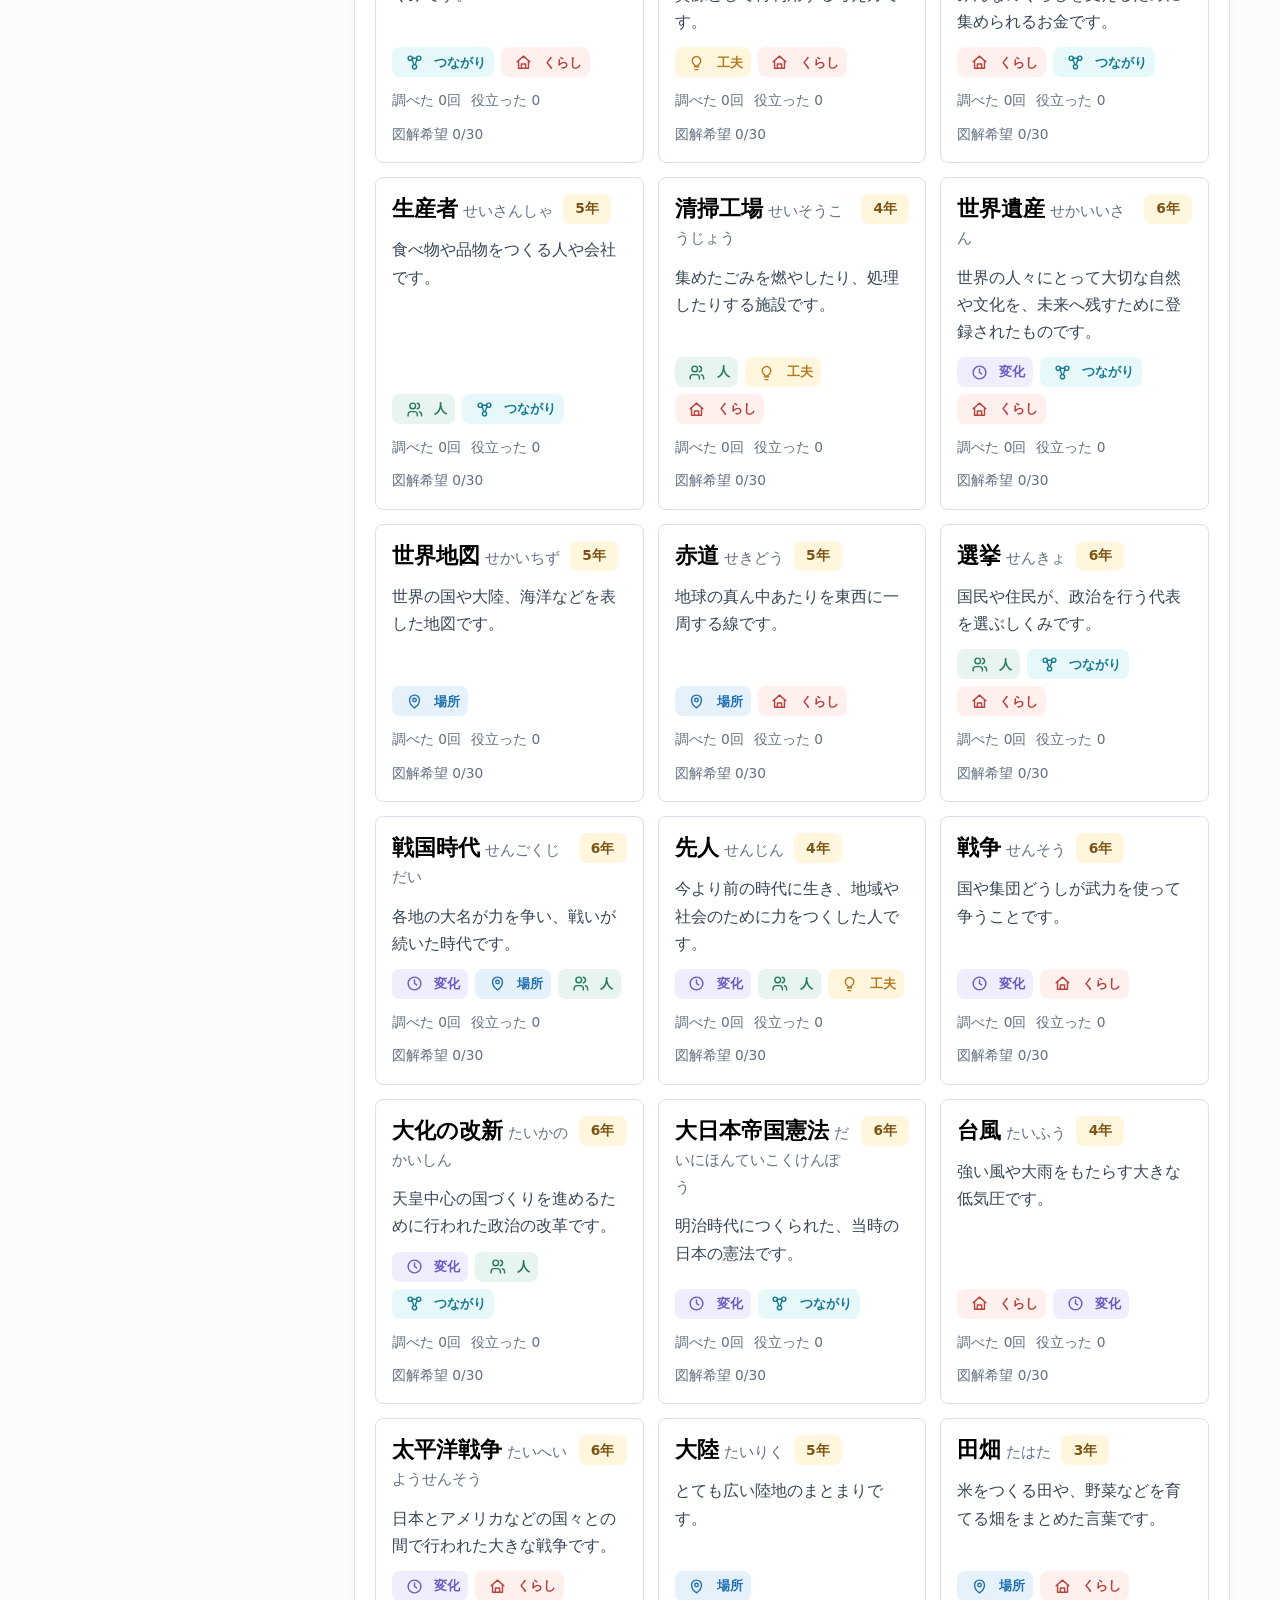
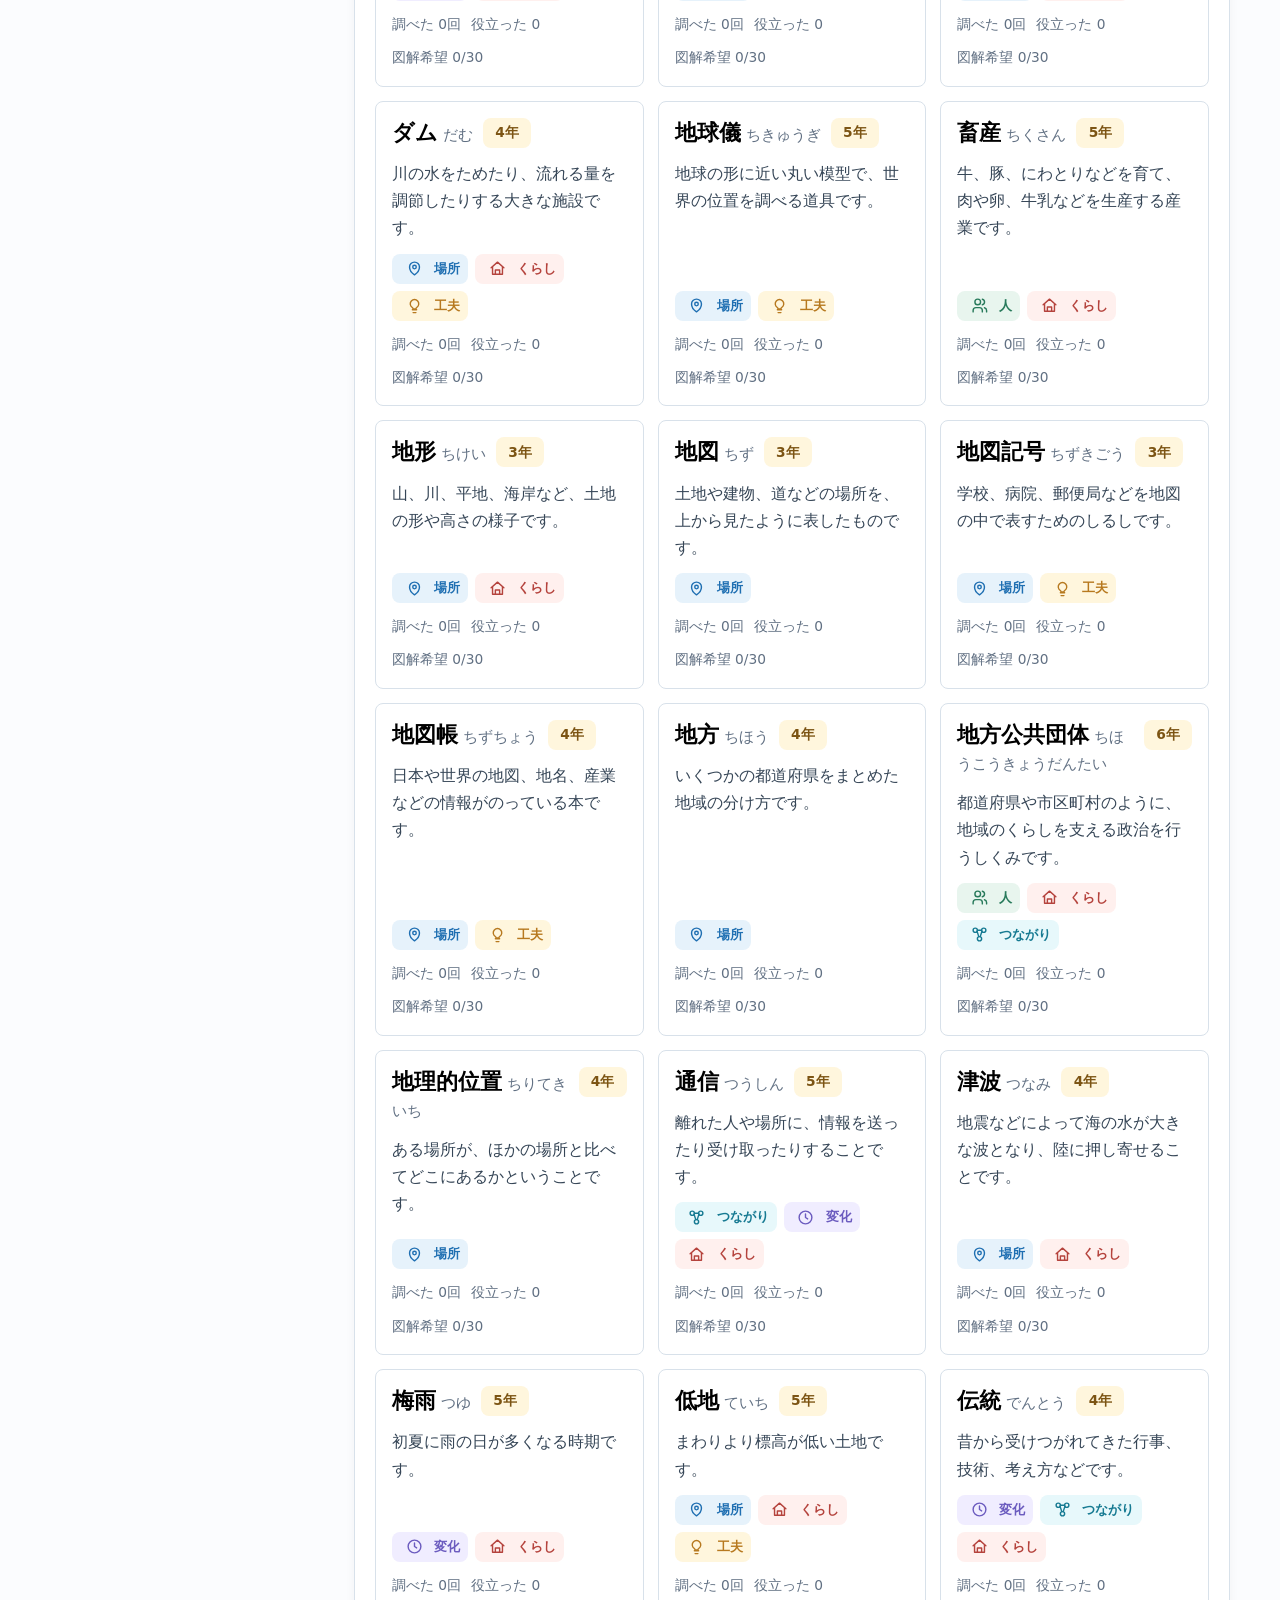
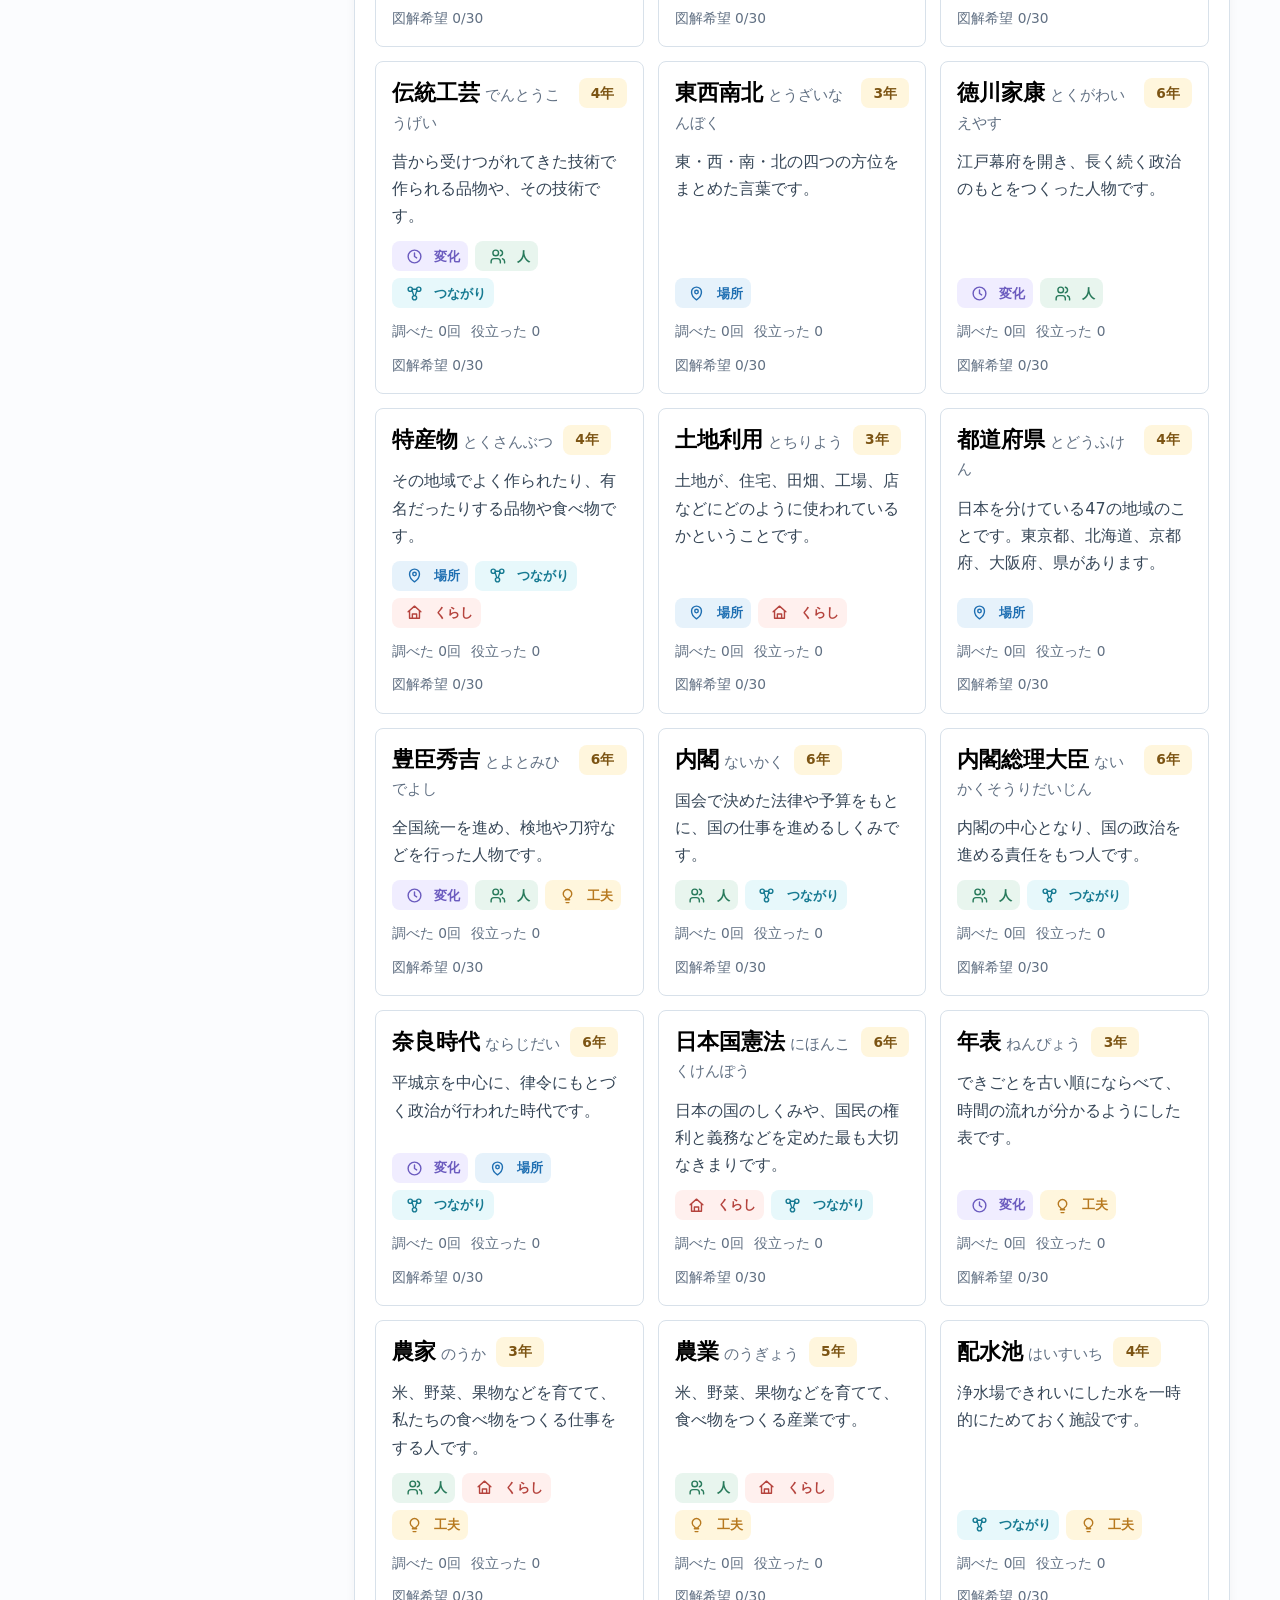
==== commit 64ec5024: "Build GitHub issue workflow and expand dictionary" ====
--- a/index.html
+++ b/index.html
@@ -16,10 +16,10 @@
           <p class="lead">子どもの「分からない言葉」から育つ、社会科の用語辞典。</p>
         </div>
         <div class="header-actions" aria-label="投稿フォーム">
-          <a class="button ghost" id="addWordLink" href="#" target="_blank" rel="noreferrer">
+          <button class="button ghost" id="addWordLink" type="button" data-feedback-action="add_word">
             <span aria-hidden="true">＋</span>
             追加してほしい言葉
-          </a>
+          </button>
           <a class="button solid" href="#ranking">
             <span aria-hidden="true">↗</span>
             よく調べられた言葉
@@ -84,7 +84,7 @@
             <p class="eyebrow">つまずきの見える化</p>
             <h2 id="rankingTitle">みんながよく調べている言葉</h2>
           </div>
-          <p>公開時はGoogleスプレッドシート集計に差し替えます。今は初期データの仮ランキングです。</p>
+          <p id="issueStatsStatus">GitHub Issuesの投稿を読み込んで、教材改善の声を集計します。</p>
         </div>
         <div class="ranking-grid">
           <article class="ranking-panel">
@@ -110,6 +110,41 @@
       </div>
     </dialog>
 
+    <dialog class="feedback-dialog" id="feedbackDialog">
+      <form class="feedback-form" id="feedbackForm" method="dialog">
+        <button class="icon-button close-button" id="closeFeedbackDialog" type="button" aria-label="閉じる">×</button>
+        <p class="eyebrow">GitHubに記録する</p>
+        <h2 id="feedbackTitle">投稿フォーム</h2>
+        <p class="feedback-note">送信するとGitHubのIssue作成画面が開きます。内容を確認して投稿すると、ランキングや図解リクエストの集計に使えます。</p>
+        <input id="feedbackAction" type="hidden">
+        <input id="feedbackTermId" type="hidden">
+        <div class="form-grid">
+          <label>
+            <span>言葉</span>
+            <input id="feedbackTerm" type="text" placeholder="例: 消防署" required>
+          </label>
+          <label>
+            <span>学年</span>
+            <select id="feedbackGrade">
+              <option value="">わからない</option>
+              <option value="3">3年</option>
+              <option value="4">4年</option>
+              <option value="5">5年</option>
+              <option value="6">6年</option>
+            </select>
+          </label>
+        </div>
+        <label>
+          <span>メモ</span>
+          <textarea id="feedbackComment" rows="5" placeholder="どこが分かりにくかったか、どんな図がほしいか、追加してほしい理由など"></textarea>
+        </label>
+        <div class="dialog-actions">
+          <button class="button solid" type="submit">GitHubに投稿する</button>
+          <button class="button ghost" id="cancelFeedback" type="button">キャンセル</button>
+        </div>
+      </form>
+    </dialog>
+
     <footer class="site-footer">
       <p>社会ことば辞典 / 神教材製作所</p>
       <p>説明・例文・図解は授業で確認しながら育てていく教材データです。</p>
--- a/assets/styles.css
+++ b/assets/styles.css
@@ -467,9 +467,68 @@
   background: rgba(21, 32, 43, 0.55);
 }
 
+.feedback-dialog {
+  width: min(680px, calc(100% - 28px));
+  border: 0;
+  border-radius: 8px;
+  padding: 0;
+  box-shadow: var(--shadow);
+}
+
+.feedback-dialog::backdrop {
+  background: rgba(21, 32, 43, 0.55);
+}
+
 .dialog-body {
   position: relative;
   padding: 28px;
+}
+
+.feedback-form {
+  position: relative;
+  padding: 28px;
+  display: grid;
+  gap: 16px;
+}
+
+.feedback-note {
+  margin: 0;
+  color: var(--muted);
+}
+
+.form-grid {
+  display: grid;
+  grid-template-columns: 1fr 160px;
+  gap: 14px;
+}
+
+.feedback-form label {
+  display: grid;
+  gap: 7px;
+  font-weight: 800;
+}
+
+.feedback-form input,
+.feedback-form select,
+.feedback-form textarea {
+  width: 100%;
+  border: 1px solid #b9c9d8;
+  border-radius: 8px;
+  padding: 11px 12px;
+  color: var(--ink);
+  background: #fff;
+  font-weight: 600;
+}
+
+.feedback-form textarea {
+  resize: vertical;
+}
+
+.feedback-form input:focus,
+.feedback-form select:focus,
+.feedback-form textarea:focus {
+  border-color: var(--blue);
+  outline: 3px solid rgba(31, 111, 178, 0.16);
 }
 
 .close-button {
@@ -631,4 +690,9 @@
   .dialog-body {
     padding: 22px 16px;
   }
-}
+
+  .feedback-form,
+  .form-grid {
+    grid-template-columns: 1fr;
+  }
+}
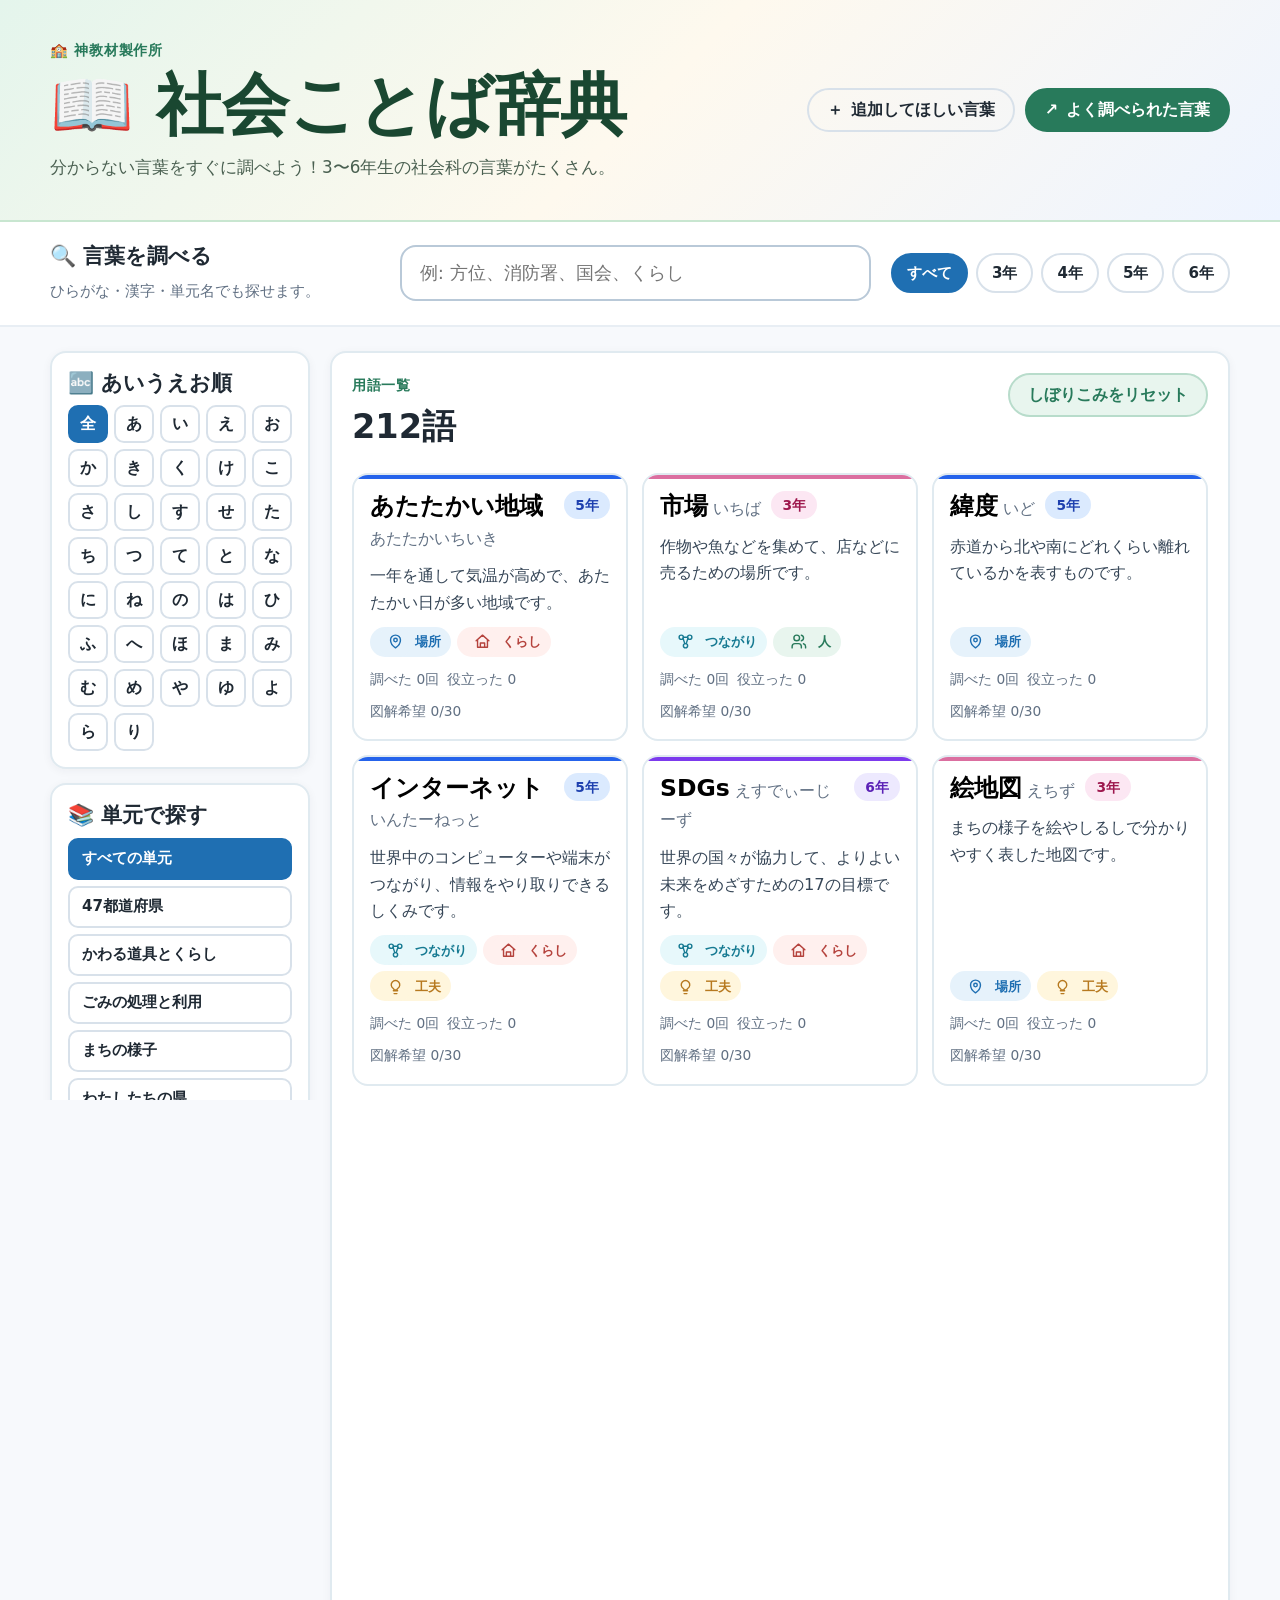
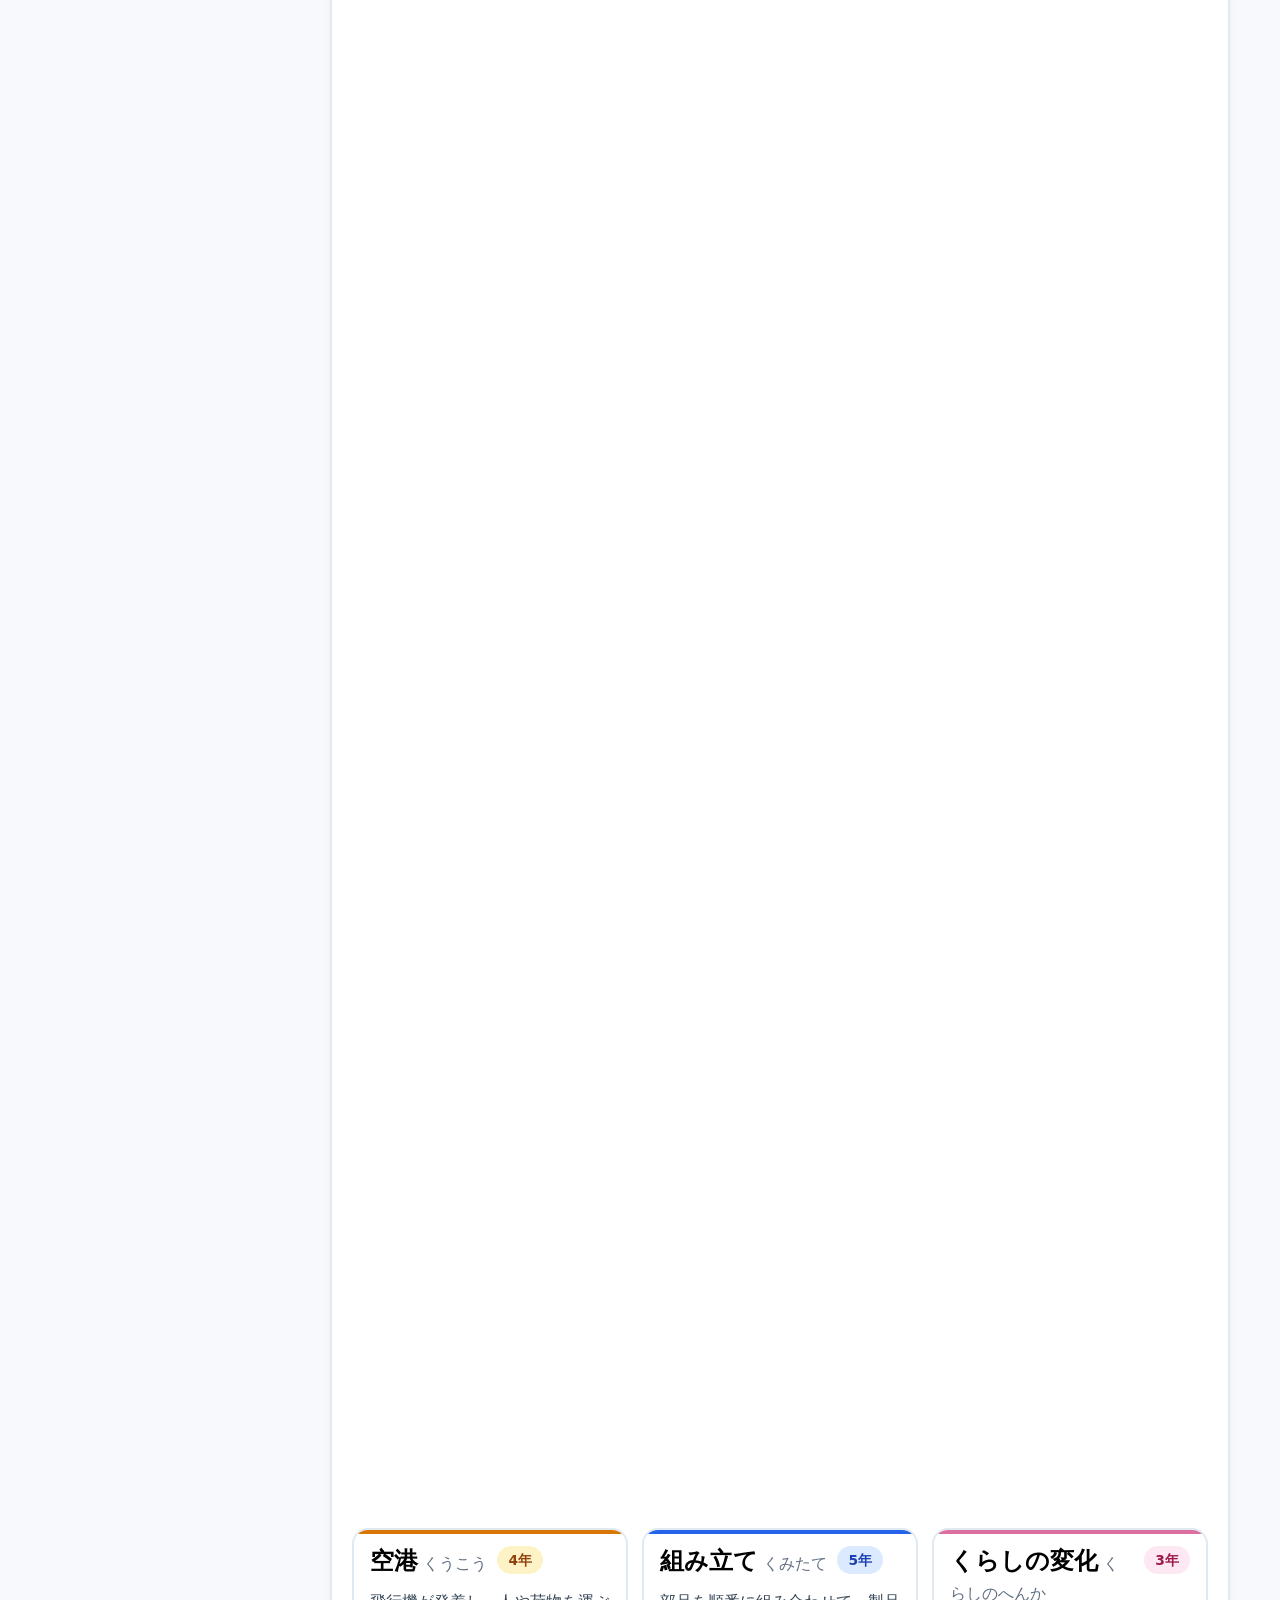
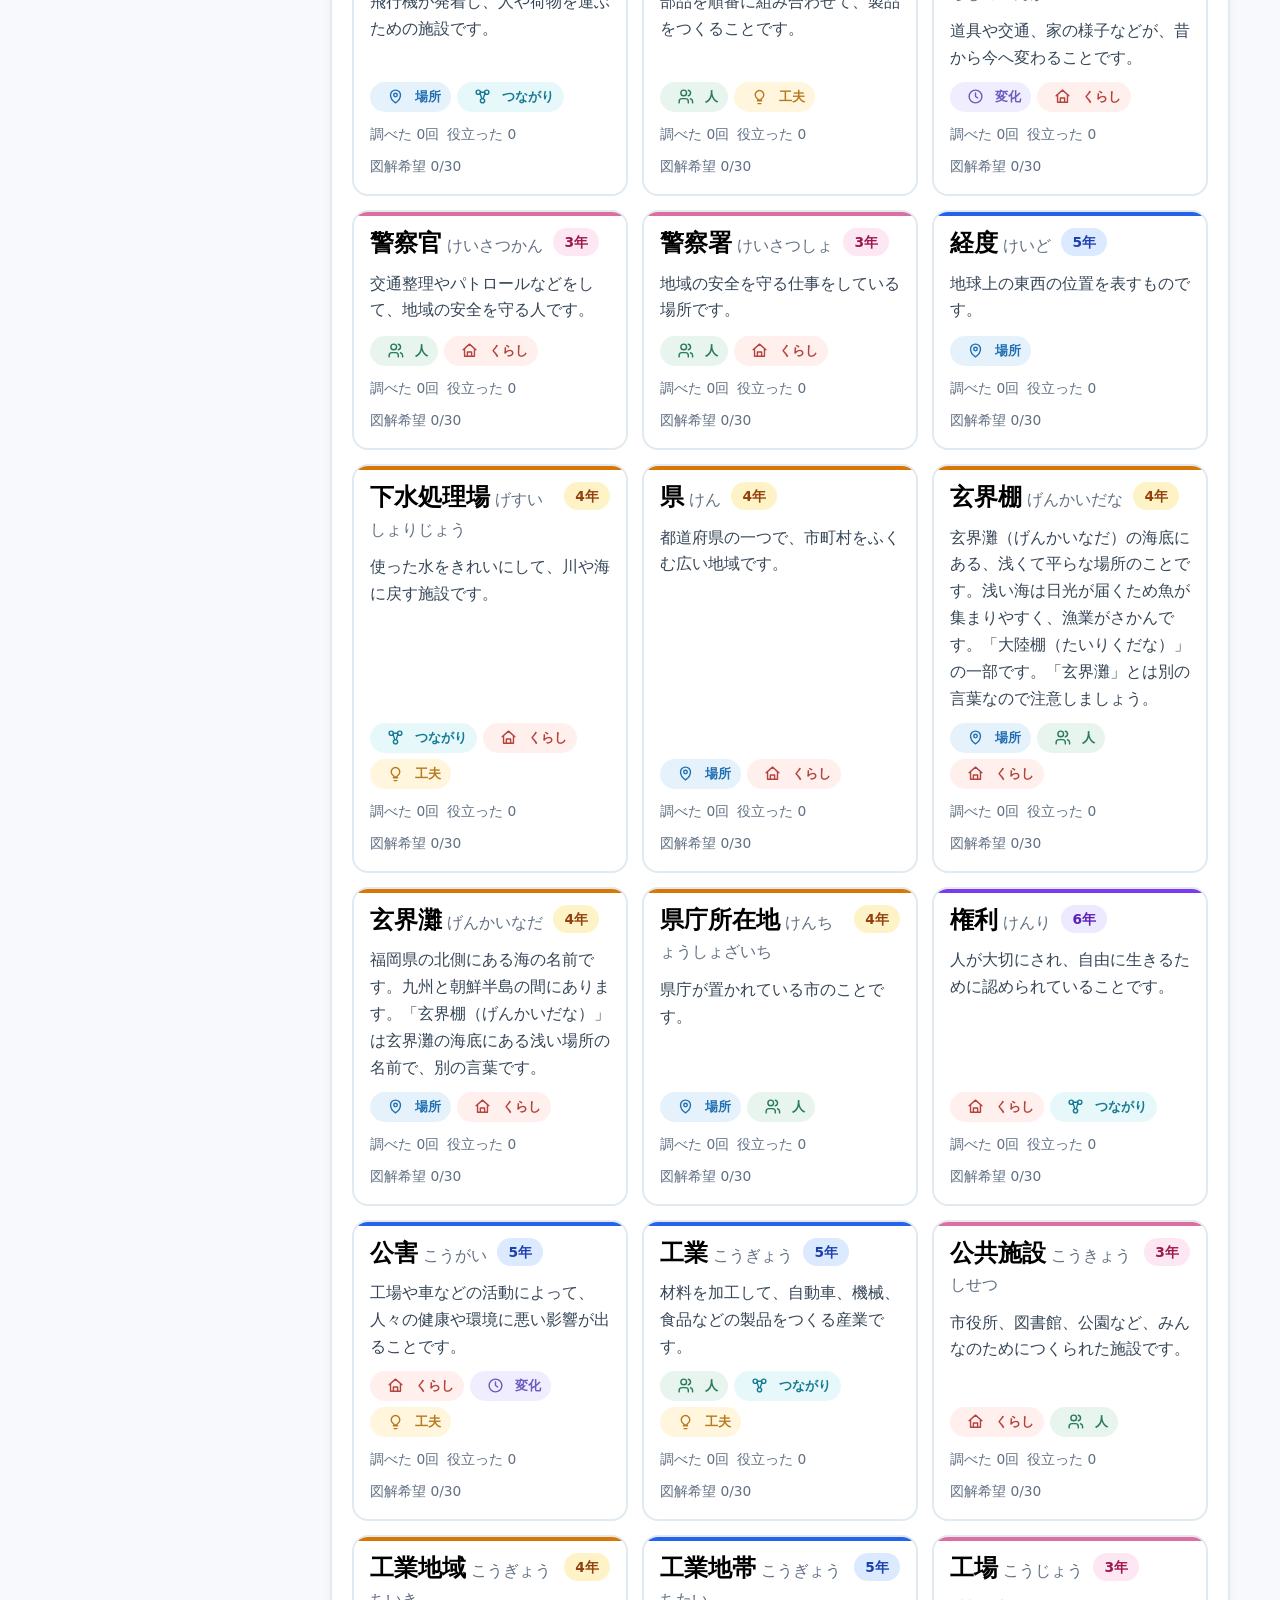
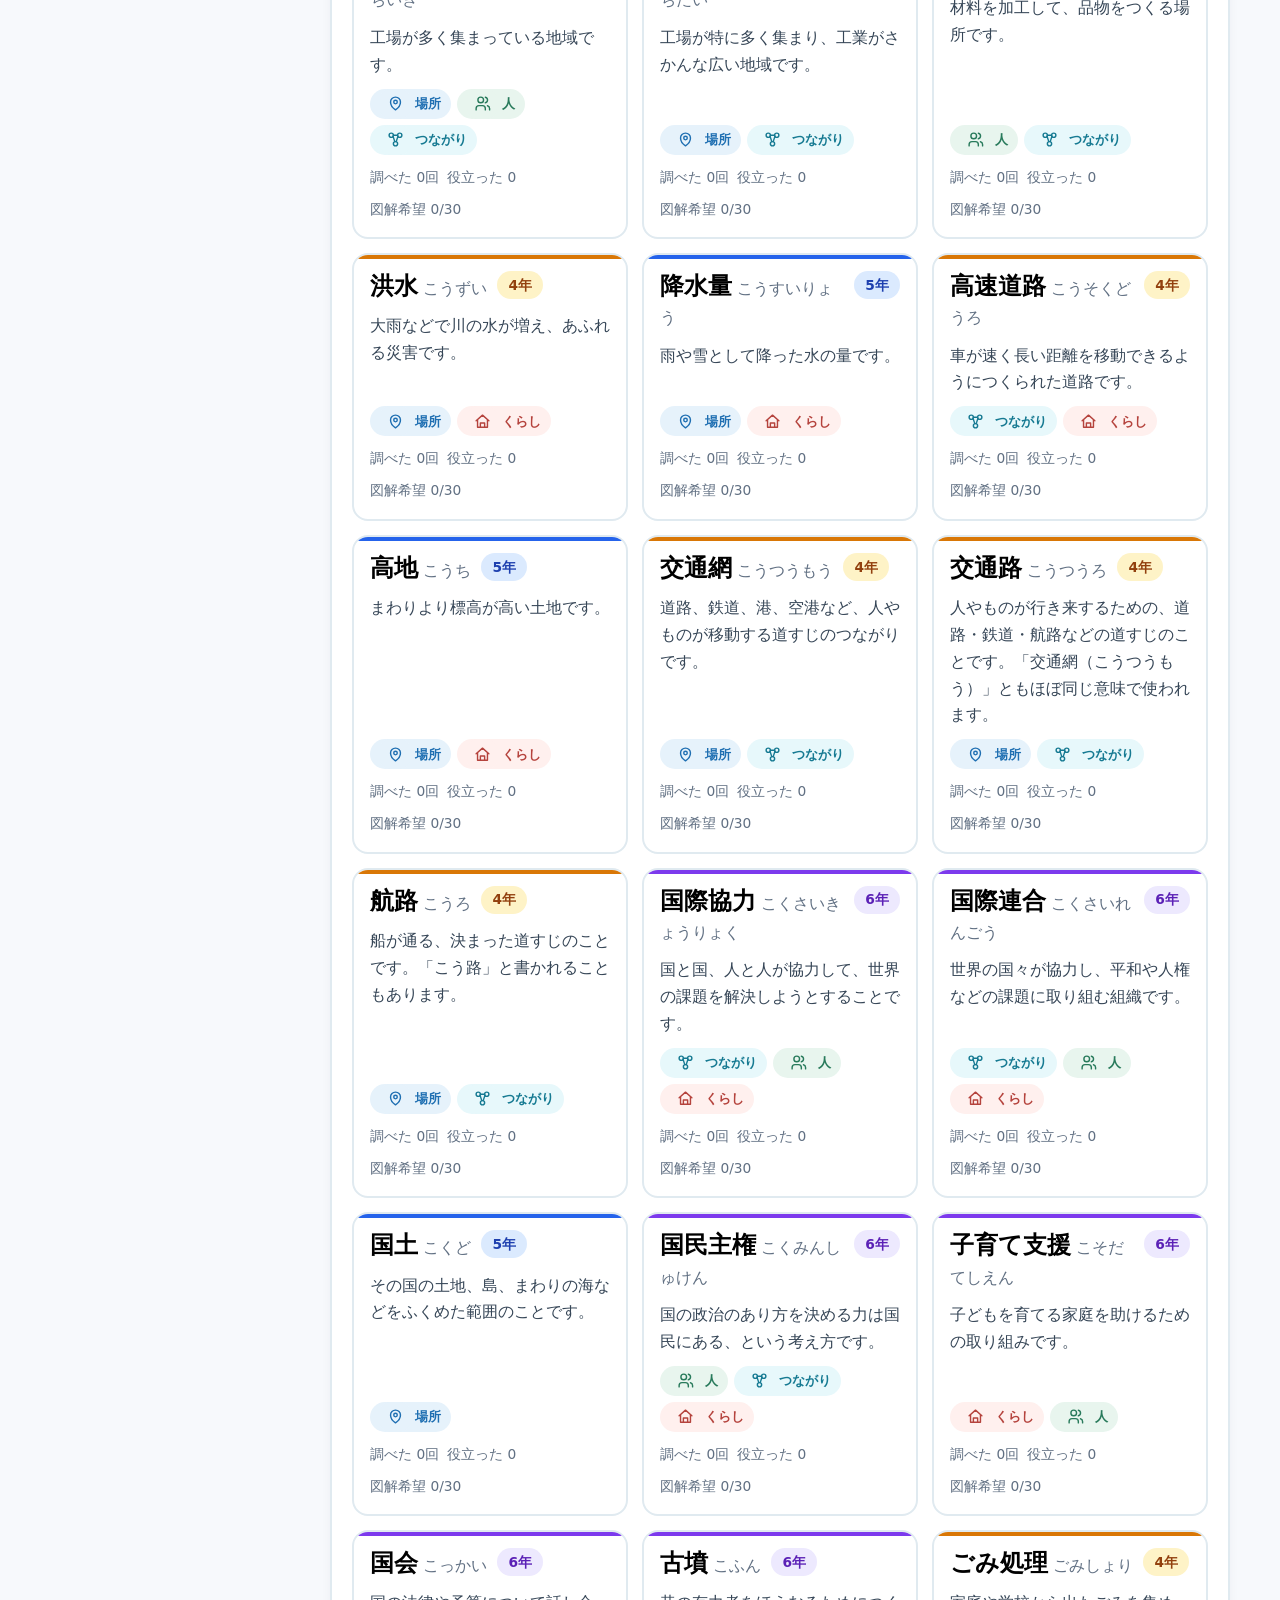
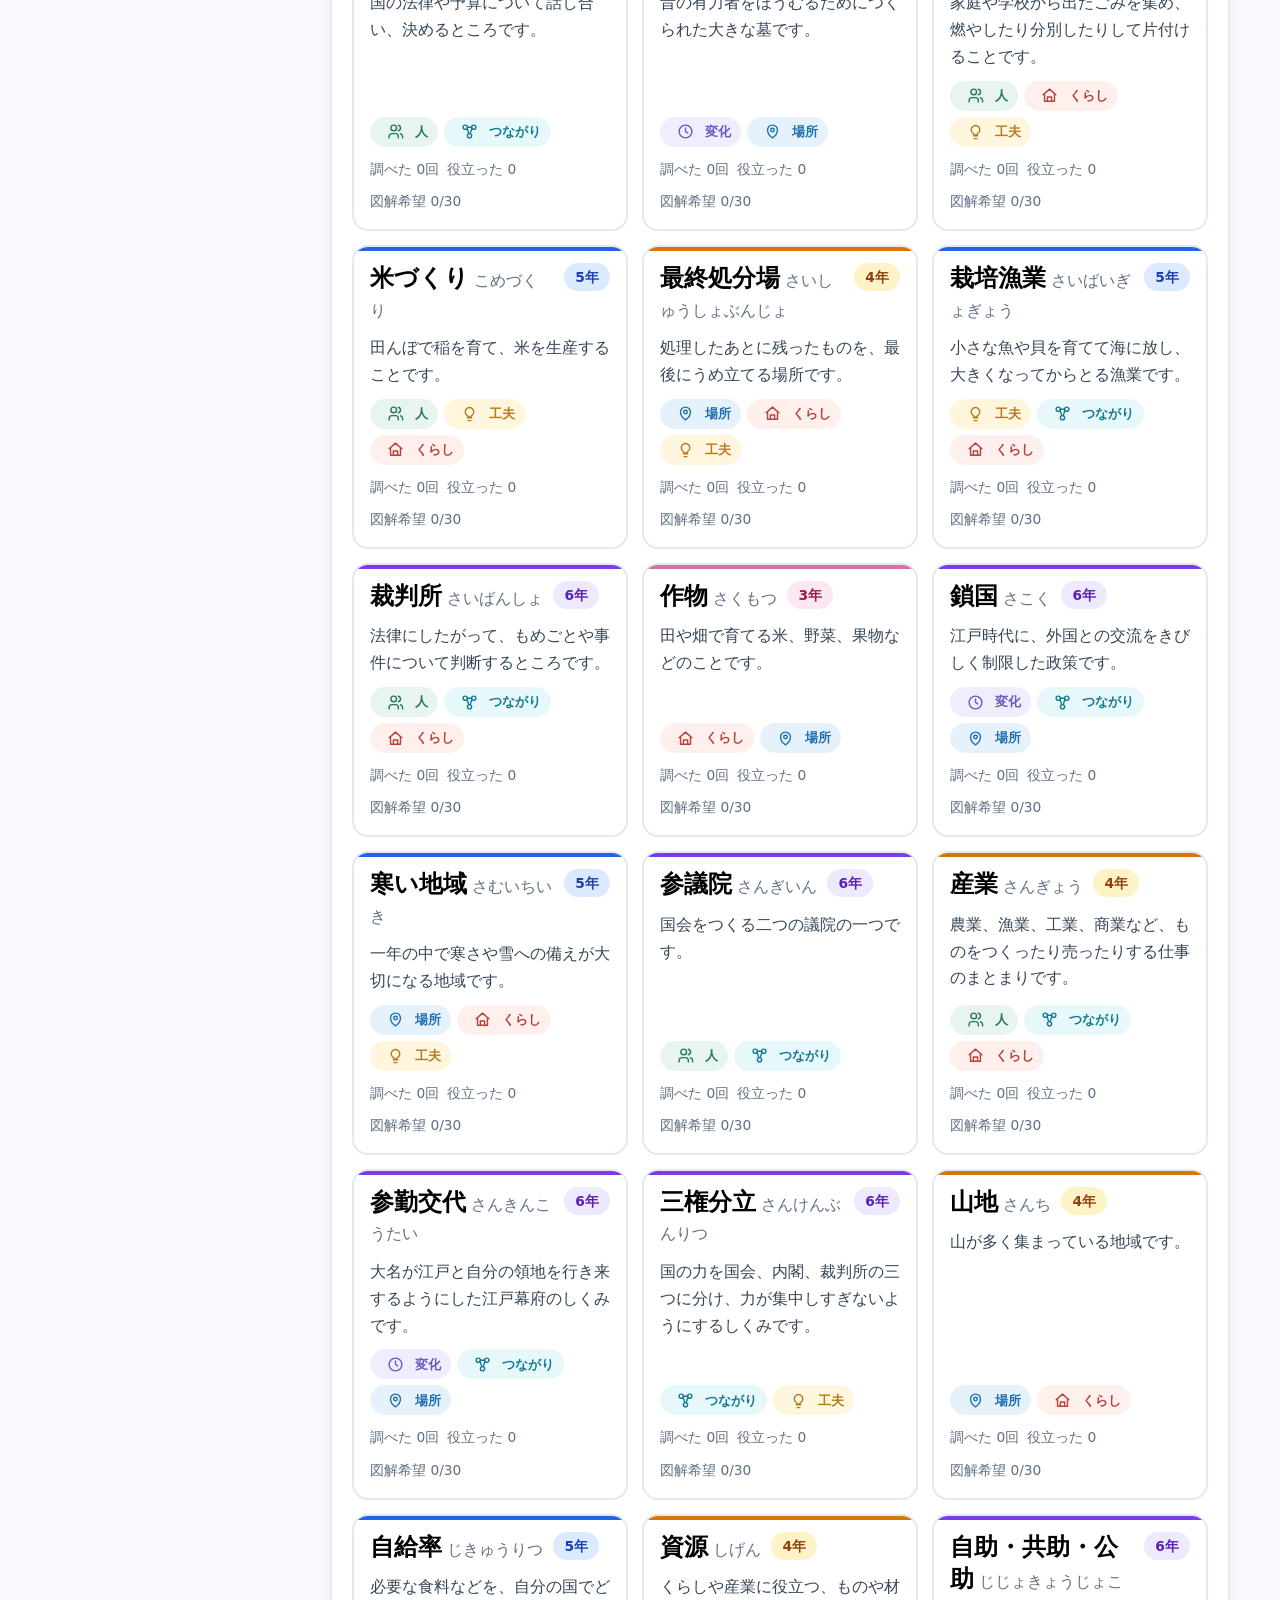
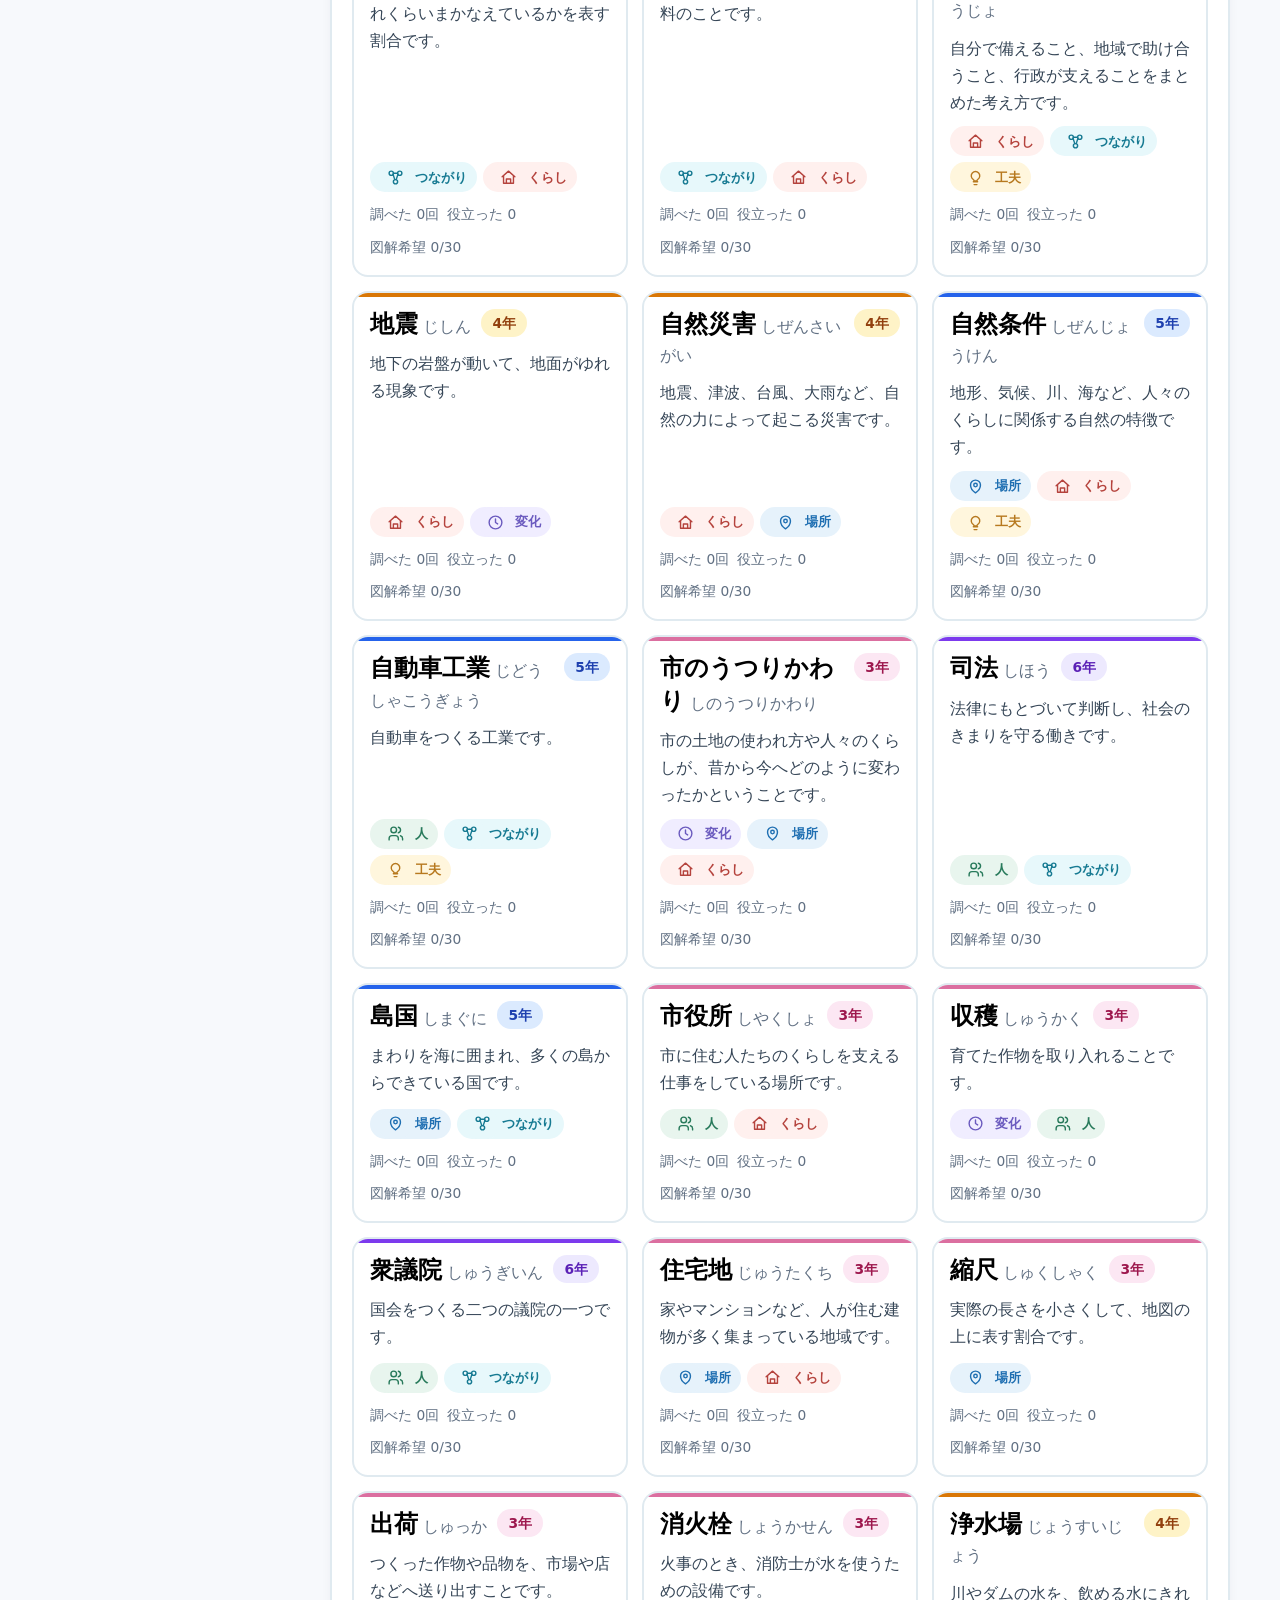
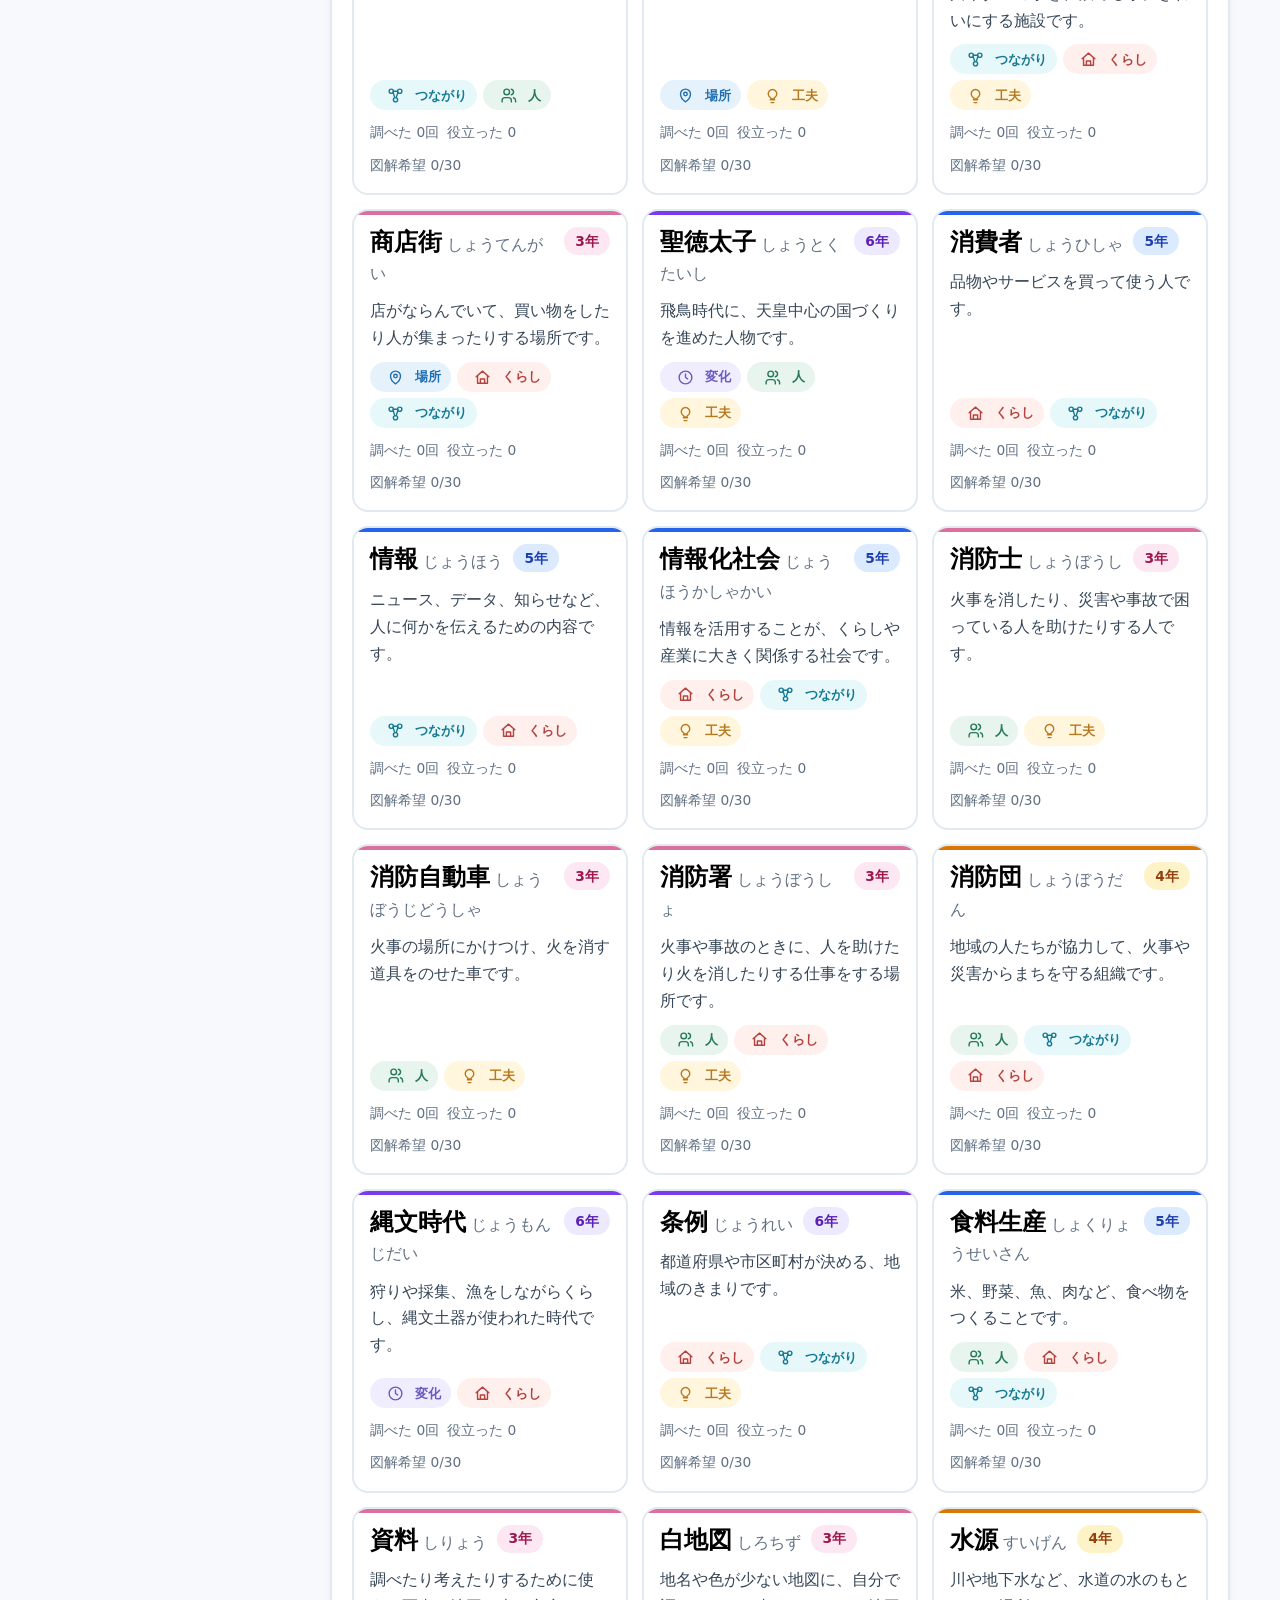
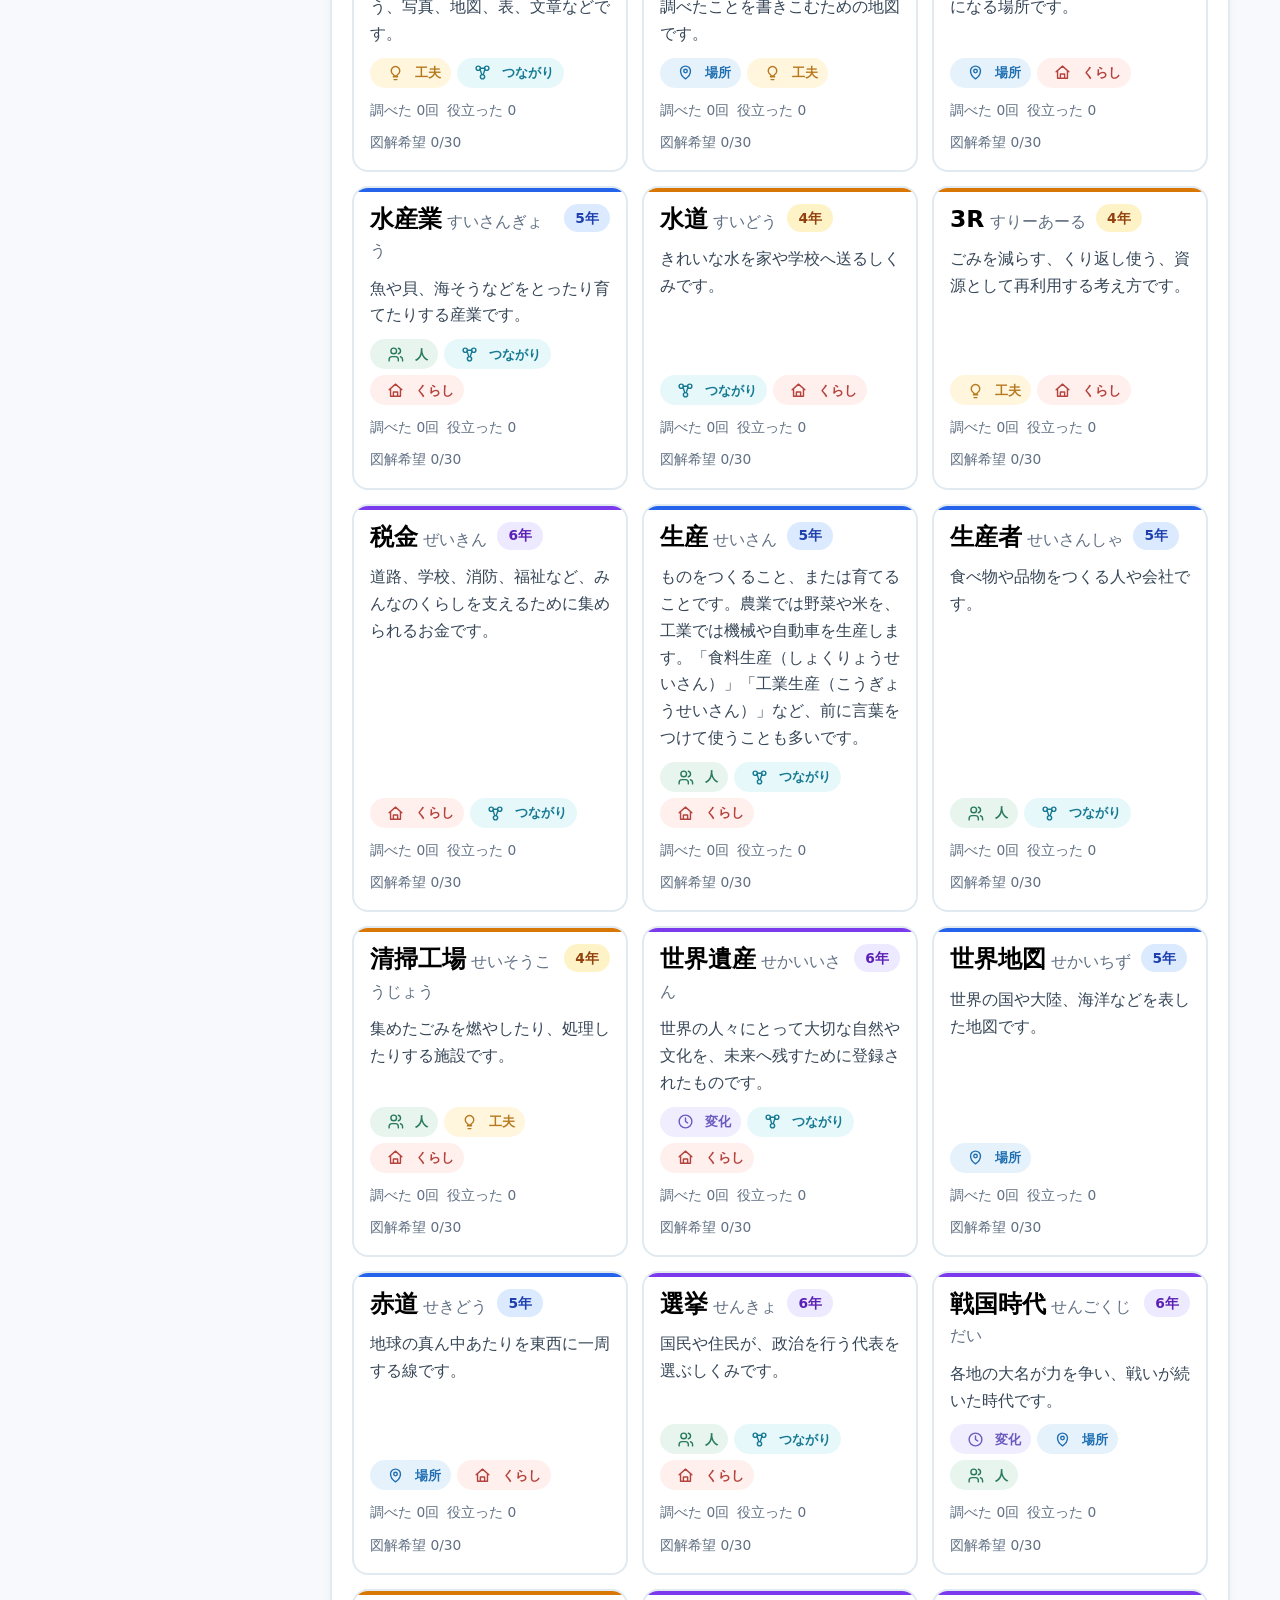
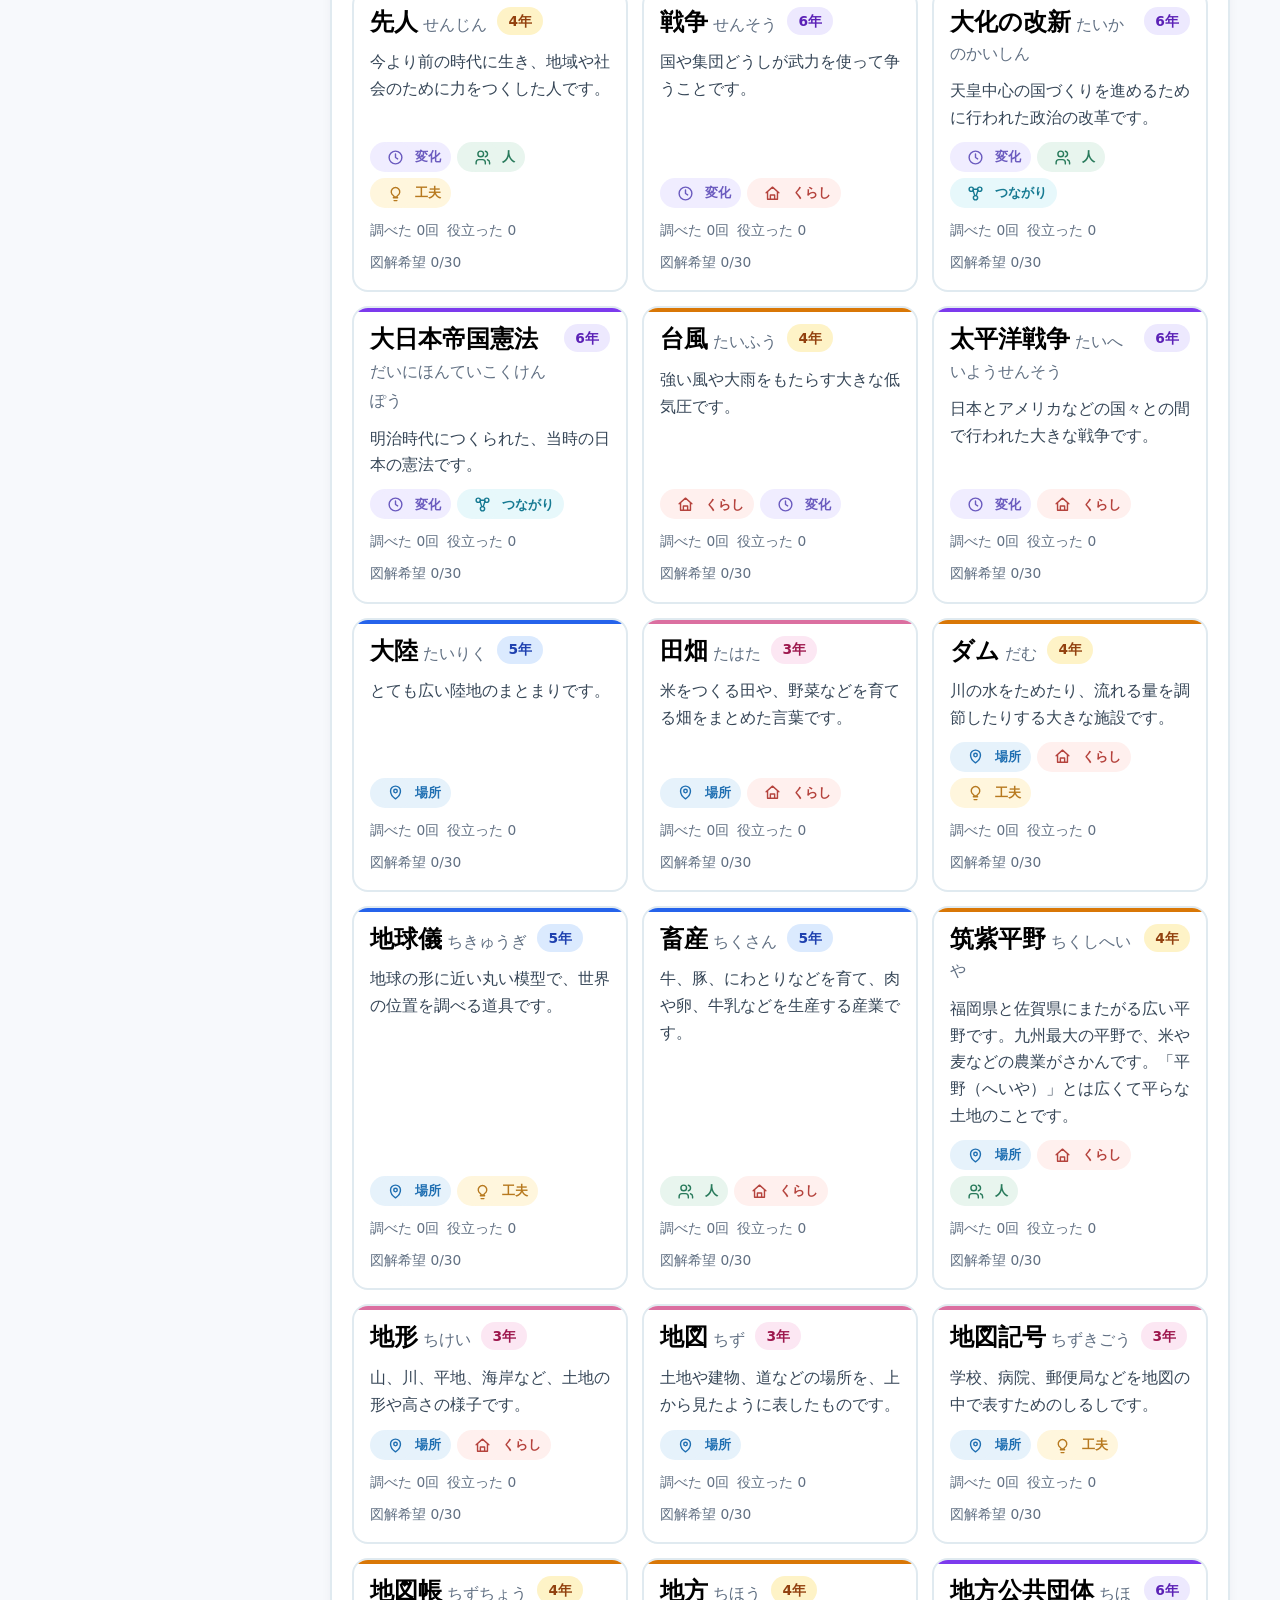
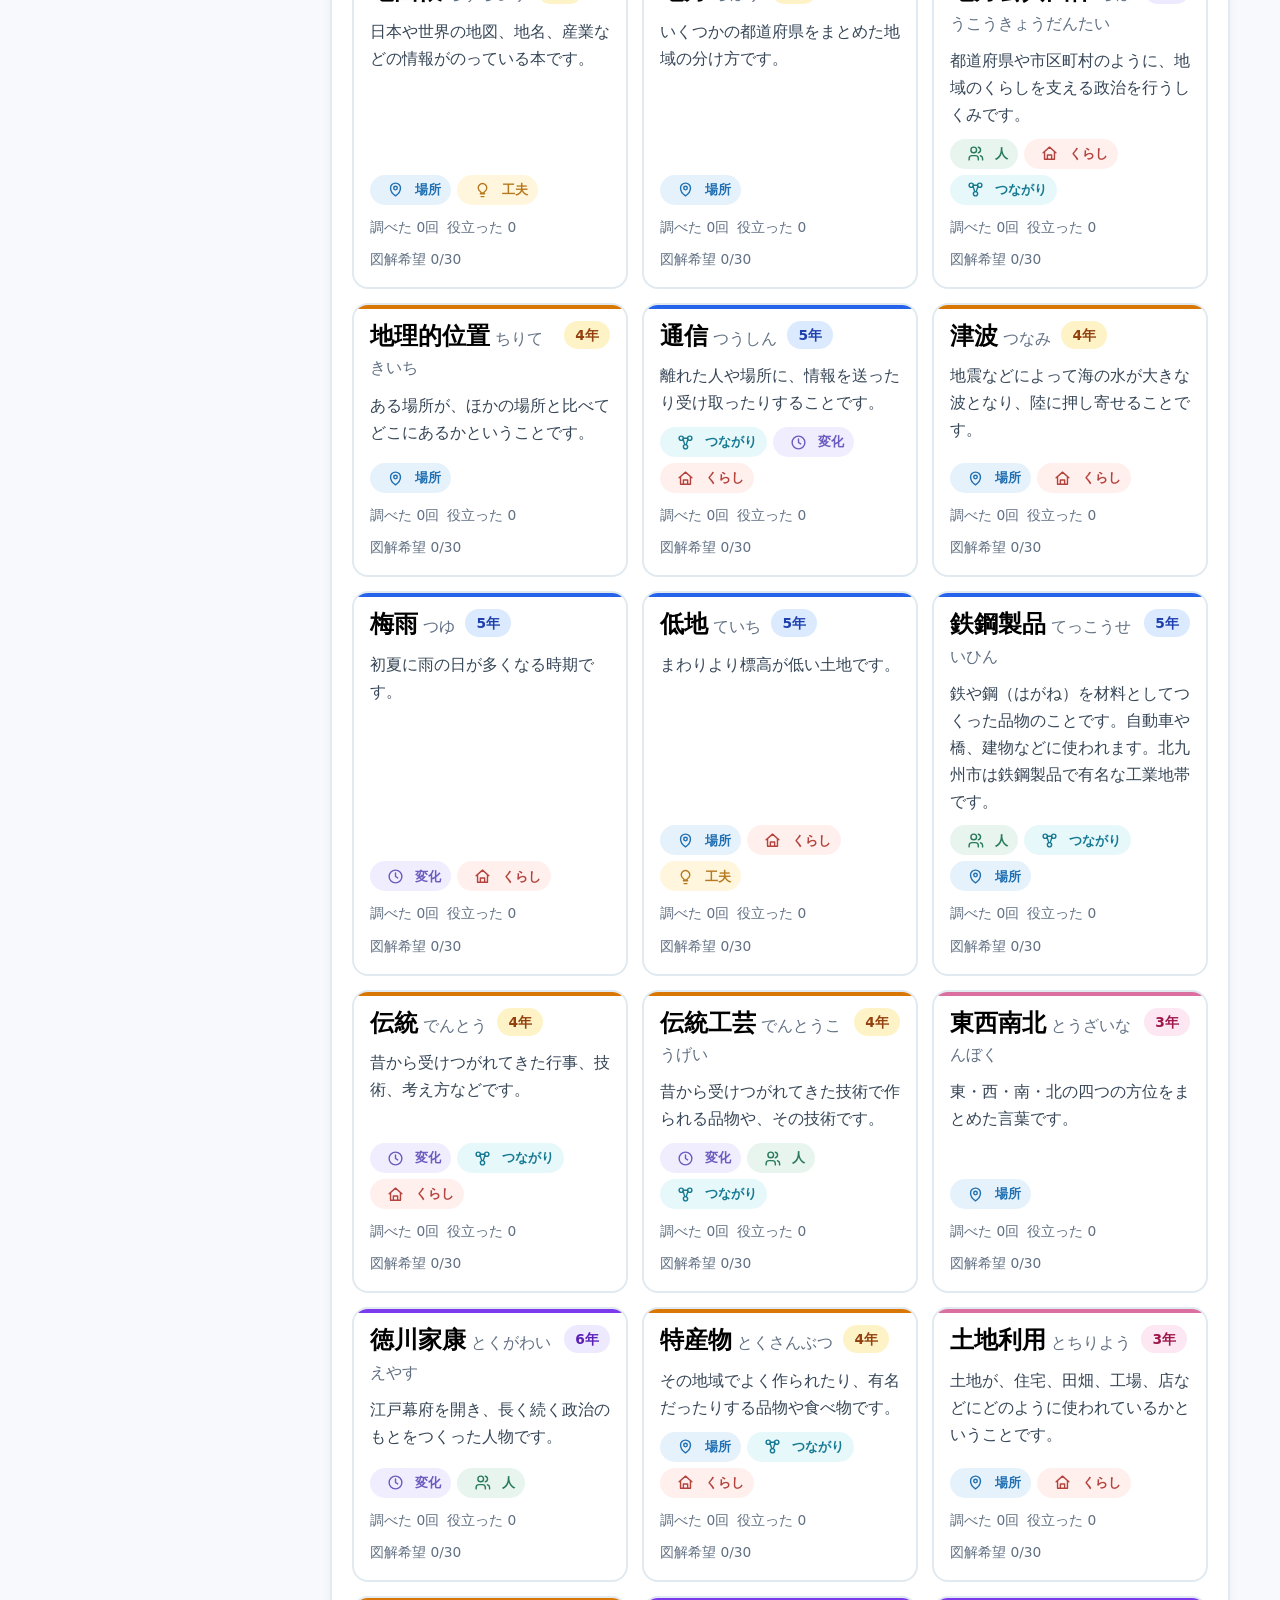
==== commit 20df6d2a: "小学生向けデザイン改善 + 13語追加 - デザイン: 丸みのある角・グラデーションヘッダー・学年別カラー（3年=ピンク/4年=オレンジ/5年=青/6年=紫） - 追加用語: 交通路・本庁舎・幕府・響" ====
--- a/index.html
+++ b/index.html
@@ -11,9 +11,9 @@
     <header class="site-header">
       <div class="header-inner">
         <div>
-          <p class="brand-kicker">神教材製作所</p>
-          <h1>社会ことば辞典</h1>
-          <p class="lead">子どもの「分からない言葉」から育つ、社会科の用語辞典。</p>
+          <p class="brand-kicker">🏫 神教材製作所</p>
+          <h1>📖 社会ことば辞典</h1>
+          <p class="lead">分からない言葉をすぐに調べよう！3〜6年生の社会科の言葉がたくさん。</p>
         </div>
         <div class="header-actions" aria-label="投稿フォーム">
           <button class="button ghost" id="addWordLink" type="button" data-feedback-action="add_word">
@@ -32,8 +32,8 @@
       <section class="search-band" aria-labelledby="searchTitle">
         <div class="search-inner">
           <div class="search-copy">
-            <h2 id="searchTitle">言葉を調べる</h2>
-            <p>ひらがな、漢字、単元名、例文の言葉でも探せます。</p>
+            <h2 id="searchTitle">🔍 言葉を調べる</h2>
+            <p>ひらがな・漢字・単元名でも探せます。</p>
           </div>
           <label class="search-box">
             <span class="visually-hidden">検索する言葉</span>
@@ -52,15 +52,15 @@
       <section class="tool-layout" aria-label="社会ことば辞典">
         <aside class="filters-panel">
           <div class="panel-block">
-            <h2>あいうえお順</h2>
+            <h2>🔤 あいうえお順</h2>
             <div class="kana-grid" id="kanaFilter" aria-label="五十音で探す"></div>
           </div>
           <div class="panel-block">
-            <h2>単元で探す</h2>
+            <h2>📚 単元で探す</h2>
             <div class="unit-list" id="unitFilter"></div>
           </div>
           <div class="panel-block">
-            <h2>見方・考え方</h2>
+            <h2>💡 見方・考え方</h2>
             <div class="thinking-list" id="thinkingFilter"></div>
           </div>
         </aside>
@@ -82,7 +82,7 @@
         <div class="section-head">
           <div>
             <p class="eyebrow">つまずきの見える化</p>
-            <h2 id="rankingTitle">みんながよく調べている言葉</h2>
+            <h2 id="rankingTitle">⭐ みんながよく調べている言葉</h2>
           </div>
           <p id="issueStatsStatus">GitHub Issuesの投稿を読み込んで、教材改善の声を集計します。</p>
         </div>
--- a/assets/styles.css
+++ b/assets/styles.css
@@ -2,7 +2,7 @@
   --ink: #1f2933;
   --muted: #617083;
   --line: #d8e1ea;
-  --paper: #fbfcfe;
+  --paper: #f7f9fc;
   --white: #ffffff;
   --blue: #1f6fb2;
   --blue-soft: #e6f2fb;
@@ -16,186 +16,162 @@
   --violet-soft: #f0edff;
   --cyan: #167a92;
   --cyan-soft: #e7f8fb;
-  --shadow: 0 18px 45px rgba(35, 55, 78, 0.12);
-  font-family: system-ui, -apple-system, BlinkMacSystemFont, "Hiragino Sans", "Yu Gothic", sans-serif;
-}
-
-* {
-  box-sizing: border-box;
-}
-
-html {
-  scroll-behavior: smooth;
-}
-
+  --shadow: 0 8px 32px rgba(35, 55, 78, 0.10);
+  --radius-sm: 10px;
+  --radius-md: 16px;
+  --radius-lg: 24px;
+  font-family: "Hiragino Maru Gothic ProN", "Hiragino Sans", "Yu Gothic", system-ui, -apple-system, BlinkMacSystemFont, sans-serif;
+  font-size: 1.05rem;
+}
+
+/* ===== リセット ===== */
+* { box-sizing: border-box; }
+html { scroll-behavior: smooth; }
 body {
   margin: 0;
   color: var(--ink);
   background: var(--paper);
-  line-height: 1.7;
-}
-
-button,
-input {
-  font: inherit;
-}
-
-button {
-  cursor: pointer;
-}
-
-a {
-  color: inherit;
-}
-
+  line-height: 1.75;
+}
+button, input { font: inherit; }
+button { cursor: pointer; }
+a { color: inherit; }
+h1, h2, h3, p { margin-top: 0; }
+
+/* ===== ヘッダー ===== */
 .site-header {
-  background: #f2f7f4;
-  border-bottom: 1px solid var(--line);
-}
-
+  background: linear-gradient(135deg, #e4f5ec 0%, #fef9ee 50%, #eef4ff 100%);
+  border-bottom: 2px solid #c8e6d0;
+}
 .header-inner {
   width: min(1180px, calc(100% - 32px));
   margin: 0 auto;
-  min-height: 260px;
+  min-height: 220px;
   display: grid;
   grid-template-columns: 1fr auto;
   align-items: center;
   gap: 32px;
 }
-
 .brand-kicker,
 .eyebrow {
-  margin: 0 0 8px;
+  margin: 0 0 6px;
   color: var(--green);
-  font-size: 0.84rem;
+  font-size: 0.85rem;
   font-weight: 700;
-  letter-spacing: 0;
-}
-
-h1,
-h2,
-h3,
-p {
-  margin-top: 0;
-}
-
+  letter-spacing: 0.05em;
+}
 h1 {
-  margin-bottom: 14px;
-  font-size: clamp(2.2rem, 7vw, 5rem);
-  line-height: 1.05;
-  letter-spacing: 0;
-}
-
+  margin-bottom: 10px;
+  font-size: clamp(2rem, 6vw, 4rem);
+  line-height: 1.1;
+  letter-spacing: -0.01em;
+  color: #1a4731;
+}
 h2 {
   margin-bottom: 8px;
-  font-size: 1.35rem;
-  line-height: 1.3;
+  font-size: 1.25rem;
+  line-height: 1.35;
   letter-spacing: 0;
 }
-
 h3 {
-  margin-bottom: 14px;
+  margin-bottom: 12px;
   font-size: 1rem;
   letter-spacing: 0;
 }
-
 .lead {
-  max-width: 680px;
+  max-width: 620px;
   margin: 0;
-  color: var(--muted);
-  font-size: 1.1rem;
-}
-
+  color: #4a6051;
+  font-size: 1rem;
+}
 .header-actions {
   display: flex;
   flex-wrap: wrap;
-  gap: 12px;
+  gap: 10px;
   justify-content: flex-end;
 }
 
+/* ===== ボタン ===== */
 .button,
 .chip,
 .mini-button,
 .tag-button {
-  min-height: 42px;
-  border: 1px solid var(--line);
-  border-radius: 8px;
+  min-height: 44px;
+  border: 2px solid var(--line);
+  border-radius: var(--radius-lg);
   display: inline-flex;
   align-items: center;
   justify-content: center;
   gap: 8px;
-  padding: 0 14px;
+  padding: 0 18px;
   background: var(--white);
   color: var(--ink);
   text-decoration: none;
   font-weight: 700;
-}
-
+  font-size: 0.95rem;
+  transition: transform 120ms ease, box-shadow 120ms ease, background 120ms ease;
+}
+.button:hover, .chip:hover, .tag-button:hover {
+  transform: translateY(-1px);
+  box-shadow: 0 4px 12px rgba(0,0,0,0.10);
+}
 .button.solid {
   border-color: var(--green);
   background: var(--green);
   color: var(--white);
 }
-
-.button.ghost {
-  background: transparent;
-}
-
+.button.solid:hover { background: #206548; border-color: #206548; }
+.button.ghost { background: transparent; }
 .button.soft {
   background: var(--green-soft);
   border-color: #b8dccb;
   color: var(--green);
 }
 
+/* ===== 検索バンド ===== */
 .search-band {
   background: var(--white);
-  border-bottom: 1px solid var(--line);
-}
-
+  border-bottom: 2px solid #e8eef4;
+}
 .search-inner {
   width: min(1180px, calc(100% - 32px));
   margin: 0 auto;
-  padding: 24px 0;
+  padding: 20px 0;
   display: grid;
   grid-template-columns: minmax(190px, 0.7fr) minmax(280px, 1fr) auto;
   align-items: center;
   gap: 20px;
 }
-
 .search-copy p {
   margin: 0;
   color: var(--muted);
-  font-size: 0.92rem;
-}
-
+  font-size: 0.9rem;
+}
 .search-box input {
   width: 100%;
   min-height: 56px;
-  border: 2px solid #b9c9d8;
-  border-radius: 8px;
-  padding: 0 16px;
+  border: 2.5px solid #b9c9d8;
+  border-radius: var(--radius-md);
+  padding: 0 18px;
   background: #fff;
   color: var(--ink);
-  font-size: 1.05rem;
-}
-
+  font-size: 1.1rem;
+}
 .search-box input:focus {
   border-color: var(--blue);
-  outline: 3px solid rgba(31, 111, 178, 0.16);
-}
-
+  outline: 3px solid rgba(31, 111, 178, 0.15);
+}
 .quick-filters {
   display: flex;
   flex-wrap: wrap;
   gap: 8px;
   justify-content: flex-end;
 }
-
 .chip {
-  min-height: 38px;
-  padding: 0 12px;
-}
-
+  min-height: 40px;
+  padding: 0 14px;
+  font-size: 0.9rem;
+}
 .chip.active,
 .tag-button.active {
   border-color: var(--blue);
@@ -203,71 +179,69 @@
   color: var(--white);
 }
 
+/* ===== レイアウト ===== */
 .tool-layout {
   width: min(1180px, calc(100% - 32px));
-  margin: 28px auto 44px;
-  display: grid;
-  grid-template-columns: 280px 1fr;
-  gap: 24px;
+  margin: 24px auto 40px;
+  display: grid;
+  grid-template-columns: 260px 1fr;
+  gap: 20px;
   align-items: start;
 }
-
 .filters-panel {
   position: sticky;
   top: 16px;
   display: grid;
-  gap: 16px;
-}
-
+  gap: 14px;
+}
 .panel-block,
 .results-area,
 .ranking-panel {
-  border: 1px solid var(--line);
-  border-radius: 8px;
+  border: 2px solid #e0eaf0;
+  border-radius: var(--radius-md);
   background: var(--white);
-  box-shadow: 0 2px 12px rgba(31, 41, 51, 0.04);
-}
-
-.panel-block {
-  padding: 16px;
-}
-
+  box-shadow: 0 2px 10px rgba(31, 41, 51, 0.05);
+}
+.panel-block { padding: 16px; }
+
+/* ===== 五十音グリッド ===== */
 .kana-grid {
   display: grid;
   grid-template-columns: repeat(5, 1fr);
-  gap: 7px;
-}
-
+  gap: 6px;
+}
 .kana-grid .chip {
   min-width: 0;
   padding: 0;
-}
-
+  min-height: 38px;
+  border-radius: var(--radius-sm);
+  font-size: 0.95rem;
+}
+
+/* ===== 単元・タグフィルタ ===== */
 .unit-list,
 .thinking-list {
   display: grid;
-  gap: 8px;
-}
-
+  gap: 6px;
+}
 .tag-button {
   width: 100%;
   justify-content: flex-start;
-  min-height: 40px;
-  padding: 0 10px;
-  font-size: 0.92rem;
-}
-
+  min-height: 42px;
+  padding: 0 12px;
+  font-size: 0.9rem;
+  border-radius: var(--radius-sm);
+}
 .tag-icon {
-  width: 28px;
-  height: 28px;
-  flex: 0 0 28px;
-  border-radius: 8px;
+  width: 30px;
+  height: 30px;
+  flex: 0 0 30px;
+  border-radius: var(--radius-sm);
   display: inline-grid;
   place-items: center;
   color: var(--tag-color);
   background: var(--tag-bg);
 }
-
 .tag-icon svg {
   width: 17px;
   height: 17px;
@@ -278,162 +252,156 @@
   stroke-width: 2;
 }
 
-.results-area {
-  padding: 20px;
-}
-
+/* ===== 結果エリア ===== */
+.results-area { padding: 20px; }
 .results-head,
 .section-head {
   display: flex;
   align-items: flex-start;
   justify-content: space-between;
   gap: 20px;
-  margin-bottom: 18px;
-}
-
-.results-head h2 {
-  font-size: 2rem;
-}
-
+  margin-bottom: 16px;
+}
+.results-head h2 { font-size: 2rem; }
+
+/* ===== カード ===== */
 .term-grid {
   display: grid;
-  grid-template-columns: repeat(auto-fill, minmax(240px, 1fr));
+  grid-template-columns: repeat(auto-fill, minmax(230px, 1fr));
   gap: 14px;
 }
-
 .term-card {
-  min-height: 260px;
-  border: 1px solid var(--line);
-  border-radius: 8px;
+  min-height: 240px;
+  border: 2px solid #e0eaf0;
+  border-radius: var(--radius-md);
   background: var(--white);
   padding: 16px;
   text-align: left;
   display: flex;
   flex-direction: column;
-  gap: 12px;
+  gap: 10px;
   transition: border-color 160ms ease, transform 160ms ease, box-shadow 160ms ease;
-}
-
+  position: relative;
+  overflow: hidden;
+}
+.term-card::before {
+  content: "";
+  position: absolute;
+  top: 0; left: 0; right: 0;
+  height: 4px;
+  background: var(--grade-color, #e0eaf0);
+}
 .term-card:hover,
 .term-card:focus-visible {
-  border-color: var(--blue);
+  border-color: var(--grade-color, var(--blue));
   box-shadow: var(--shadow);
-  transform: translateY(-2px);
+  transform: translateY(-3px);
   outline: none;
 }
+
+/* 学年別カラー */
+.term-card[data-grade="3"] { --grade-color: #db6fa0; --grade-bg: #fdf2f8; }
+.term-card[data-grade="4"] { --grade-color: #d97706; --grade-bg: #fffbeb; }
+.term-card[data-grade="5"] { --grade-color: #2563eb; --grade-bg: #eff6ff; }
+.term-card[data-grade="6"] { --grade-color: #7c3aed; --grade-bg: #f5f3ff; }
 
 .term-card-top {
   display: flex;
   justify-content: space-between;
   gap: 10px;
-}
-
+  align-items: flex-start;
+}
 .grade-badge {
-  min-width: 48px;
-  height: 30px;
-  border-radius: 8px;
+  min-width: 46px;
+  height: 28px;
+  border-radius: var(--radius-lg);
   display: inline-grid;
   place-items: center;
-  background: var(--amber-soft);
-  color: #7c5413;
-  font-size: 0.86rem;
+  font-size: 0.82rem;
   font-weight: 800;
-}
+  flex-shrink: 0;
+}
+.term-card[data-grade="3"] .grade-badge { background: #fce7f3; color: #9d174d; }
+.term-card[data-grade="4"] .grade-badge { background: #fef3c7; color: #92400e; }
+.term-card[data-grade="5"] .grade-badge { background: #dbeafe; color: #1e40af; }
+.term-card[data-grade="6"] .grade-badge { background: #ede9fe; color: #5b21b6; }
+/* デフォルト（学年なし） */
+.grade-badge { background: var(--amber-soft); color: #7c5413; }
 
 .term-name {
   margin: 0;
-  font-size: 1.35rem;
-  line-height: 1.35;
-}
-
+  font-size: 1.4rem;
+  line-height: 1.3;
+  font-weight: 800;
+}
 .reading {
-  margin: 2px 0 0;
-  color: var(--muted);
-  font-size: 0.92rem;
-}
-
+  margin: 3px 0 0;
+  color: var(--muted);
+  font-size: 0.93rem;
+}
 .meaning {
   margin: 0;
   color: #364657;
-}
-
+  font-size: 0.97rem;
+  line-height: 1.65;
+}
 .term-meta {
   margin-top: auto;
   display: flex;
   flex-wrap: wrap;
-  gap: 7px;
-}
-
+  gap: 6px;
+}
 .thinking-pill {
-  min-height: 30px;
-  border-radius: 8px;
+  min-height: 28px;
+  border-radius: var(--radius-lg);
   display: inline-flex;
   align-items: center;
-  gap: 6px;
-  padding: 0 8px;
+  gap: 5px;
+  padding: 0 10px;
   background: var(--tag-bg);
   color: var(--tag-color);
   font-size: 0.8rem;
   font-weight: 800;
 }
-
 .stats-row {
   display: flex;
   flex-wrap: wrap;
-  gap: 10px;
-  color: var(--muted);
-  font-size: 0.86rem;
-}
-
+  gap: 8px;
+  color: var(--muted);
+  font-size: 0.82rem;
+}
+
+/* ===== ランキング ===== */
 .ranking-band {
-  border-top: 1px solid var(--line);
-  background: #eef6fb;
-  padding: 42px max(16px, calc((100% - 1180px) / 2)) 52px;
-}
-
+  border-top: 2px solid #d8e6f0;
+  background: linear-gradient(180deg, #eef6fb 0%, #f7f9fc 100%);
+  padding: 40px max(16px, calc((100% - 1180px) / 2)) 52px;
+}
 .section-head p {
   max-width: 520px;
   margin: 0;
   color: var(--muted);
 }
-
 .ranking-grid {
   display: grid;
   grid-template-columns: repeat(3, 1fr);
   gap: 16px;
 }
-
-.ranking-panel {
-  padding: 18px;
-}
-
-.ranking-panel ol {
-  margin: 0;
-  padding-left: 24px;
-}
-
-.ranking-panel li + li {
-  margin-top: 12px;
-}
-
+.ranking-panel { padding: 18px; }
+.ranking-panel ol { margin: 0; padding-left: 22px; }
+.ranking-panel li + li { margin-top: 10px; }
 .rank-item {
   display: flex;
   align-items: center;
   justify-content: space-between;
   gap: 12px;
 }
-
 .rank-count {
   color: var(--muted);
   font-size: 0.88rem;
   white-space: nowrap;
 }
-
-.tag-stats {
-  display: grid;
-  gap: 10px;
-}
-
+.tag-stats { display: grid; gap: 10px; }
 .stat-line {
   display: grid;
   grid-template-columns: 94px 1fr 42px;
@@ -441,195 +409,147 @@
   align-items: center;
   font-size: 0.9rem;
 }
-
 .stat-bar {
   height: 10px;
   border-radius: 999px;
   background: #d9e3ed;
   overflow: hidden;
 }
-
 .stat-bar span {
   display: block;
   height: 100%;
   background: var(--blue);
 }
 
+/* ===== ダイアログ ===== */
 .term-dialog {
   width: min(780px, calc(100% - 28px));
   border: 0;
-  border-radius: 8px;
+  border-radius: var(--radius-lg);
   padding: 0;
-  box-shadow: var(--shadow);
-}
-
-.term-dialog::backdrop {
-  background: rgba(21, 32, 43, 0.55);
-}
-
+  box-shadow: 0 20px 60px rgba(21, 32, 43, 0.18);
+}
+.term-dialog::backdrop { background: rgba(21, 32, 43, 0.55); }
 .feedback-dialog {
   width: min(680px, calc(100% - 28px));
   border: 0;
-  border-radius: 8px;
+  border-radius: var(--radius-lg);
   padding: 0;
-  box-shadow: var(--shadow);
-}
-
-.feedback-dialog::backdrop {
-  background: rgba(21, 32, 43, 0.55);
-}
+  box-shadow: 0 20px 60px rgba(21, 32, 43, 0.18);
+}
+.feedback-dialog::backdrop { background: rgba(21, 32, 43, 0.55); }
 
 .dialog-body {
   position: relative;
   padding: 28px;
 }
-
 .feedback-form {
   position: relative;
   padding: 28px;
   display: grid;
   gap: 16px;
 }
-
-.feedback-note {
-  margin: 0;
-  color: var(--muted);
-}
-
+.feedback-note { margin: 0; color: var(--muted); }
 .form-grid {
   display: grid;
   grid-template-columns: 1fr 160px;
   gap: 14px;
 }
-
-.feedback-form label {
-  display: grid;
-  gap: 7px;
-  font-weight: 800;
-}
-
+.feedback-form label { display: grid; gap: 6px; font-weight: 800; }
 .feedback-form input,
 .feedback-form select,
 .feedback-form textarea {
   width: 100%;
-  border: 1px solid #b9c9d8;
-  border-radius: 8px;
+  border: 2px solid #b9c9d8;
+  border-radius: var(--radius-sm);
   padding: 11px 12px;
   color: var(--ink);
   background: #fff;
   font-weight: 600;
 }
-
-.feedback-form textarea {
-  resize: vertical;
-}
-
+.feedback-form textarea { resize: vertical; }
 .feedback-form input:focus,
 .feedback-form select:focus,
 .feedback-form textarea:focus {
   border-color: var(--blue);
-  outline: 3px solid rgba(31, 111, 178, 0.16);
-}
-
-.close-button {
-  position: absolute;
-  top: 14px;
-  right: 14px;
-}
-
+  outline: 3px solid rgba(31, 111, 178, 0.15);
+}
+
+.close-button { position: absolute; top: 14px; right: 14px; }
 .icon-button {
   width: 38px;
   height: 38px;
-  border: 1px solid var(--line);
-  border-radius: 8px;
+  border: 2px solid var(--line);
+  border-radius: var(--radius-sm);
   background: var(--white);
-  font-size: 1.35rem;
+  font-size: 1.3rem;
   line-height: 1;
-}
-
-.dialog-title {
-  padding-right: 44px;
-}
-
-.dialog-title h2 {
-  margin: 0;
-  font-size: 2rem;
-}
-
+  display: inline-grid;
+  place-items: center;
+}
+
+.dialog-title { padding-right: 44px; }
+.dialog-title h2 { margin: 0; font-size: 1.9rem; }
 .dialog-grid {
   display: grid;
   grid-template-columns: 1.1fr 0.9fr;
-  gap: 18px;
-  margin-top: 20px;
-}
-
+  gap: 16px;
+  margin-top: 18px;
+}
 .detail-box {
-  border: 1px solid var(--line);
-  border-radius: 8px;
+  border: 2px solid #e0eaf0;
+  border-radius: var(--radius-sm);
   padding: 16px;
-  background: #fff;
-}
-
-.detail-box h3 {
-  margin-bottom: 8px;
-}
-
+  background: #fafcfe;
+}
+.detail-box h3 { margin-bottom: 8px; }
 .dialog-actions {
   display: flex;
   flex-wrap: wrap;
   gap: 10px;
-  margin-top: 20px;
-}
-
+  margin-top: 18px;
+}
 .image-placeholder {
-  min-height: 170px;
-  border: 1px dashed #aab8c6;
-  border-radius: 8px;
+  min-height: 160px;
+  border: 2px dashed #aab8c6;
+  border-radius: var(--radius-sm);
   padding: 18px;
   background: #f7fafc;
   display: grid;
   align-content: center;
   gap: 8px;
 }
-
-.source-note {
-  color: var(--muted);
-  font-size: 0.86rem;
-}
-
+.source-note { color: var(--muted); font-size: 0.85rem; }
+
+/* ===== その他 ===== */
 .empty-state {
   margin: 36px 0;
   color: var(--muted);
   text-align: center;
-}
-
+  font-size: 1.05rem;
+}
 .site-footer {
   width: min(1180px, calc(100% - 32px));
   margin: 0 auto;
-  padding: 30px 0 42px;
+  padding: 28px 0 40px;
   color: var(--muted);
   display: flex;
   justify-content: space-between;
   gap: 18px;
-  border-top: 1px solid var(--line);
-}
-
-.site-footer p {
-  margin: 0;
-}
-
+  border-top: 2px solid #e0eaf0;
+}
+.site-footer p { margin: 0; font-size: 0.9rem; }
 .visually-hidden {
   position: absolute;
-  width: 1px;
-  height: 1px;
-  padding: 0;
-  margin: -1px;
+  width: 1px; height: 1px;
+  padding: 0; margin: -1px;
   overflow: hidden;
-  clip: rect(0, 0, 0, 0);
+  clip: rect(0,0,0,0);
   white-space: nowrap;
   border: 0;
 }
 
+/* ===== レスポンシブ ===== */
 @media (max-width: 980px) {
   .header-inner,
   .search-inner,
@@ -639,28 +559,15 @@
   .site-footer {
     grid-template-columns: 1fr;
   }
-
   .header-inner {
     min-height: auto;
-    padding: 48px 0 34px;
+    padding: 40px 0 28px;
   }
-
   .header-actions,
-  .quick-filters {
-    justify-content: flex-start;
-  }
-
-  .filters-panel {
-    position: static;
-  }
-
-  .ranking-grid {
-    display: grid;
-  }
-
-  .site-footer {
-    display: grid;
-  }
+  .quick-filters { justify-content: flex-start; }
+  .filters-panel { position: static; }
+  .ranking-grid { display: grid; }
+  .site-footer { display: grid; }
 }
 
 @media (max-width: 620px) {
@@ -669,30 +576,13 @@
   .tool-layout {
     width: min(100% - 22px, 1180px);
   }
-
-  .button {
-    width: 100%;
-  }
-
+  .button { width: 100%; }
   .results-head,
-  .section-head {
-    display: grid;
-  }
-
-  .term-grid {
-    grid-template-columns: 1fr;
-  }
-
-  .kana-grid {
-    grid-template-columns: repeat(4, 1fr);
-  }
-
-  .dialog-body {
-    padding: 22px 16px;
-  }
-
+  .section-head { display: grid; }
+  .term-grid { grid-template-columns: repeat(auto-fill, minmax(160px, 1fr)); }
+  .kana-grid { grid-template-columns: repeat(5, 1fr); }
+  .dialog-body { padding: 20px 16px; }
   .feedback-form,
-  .form-grid {
-    grid-template-columns: 1fr;
-  }
-}
+  .form-grid { grid-template-columns: 1fr; }
+  .term-name { font-size: 1.25rem; }
+}
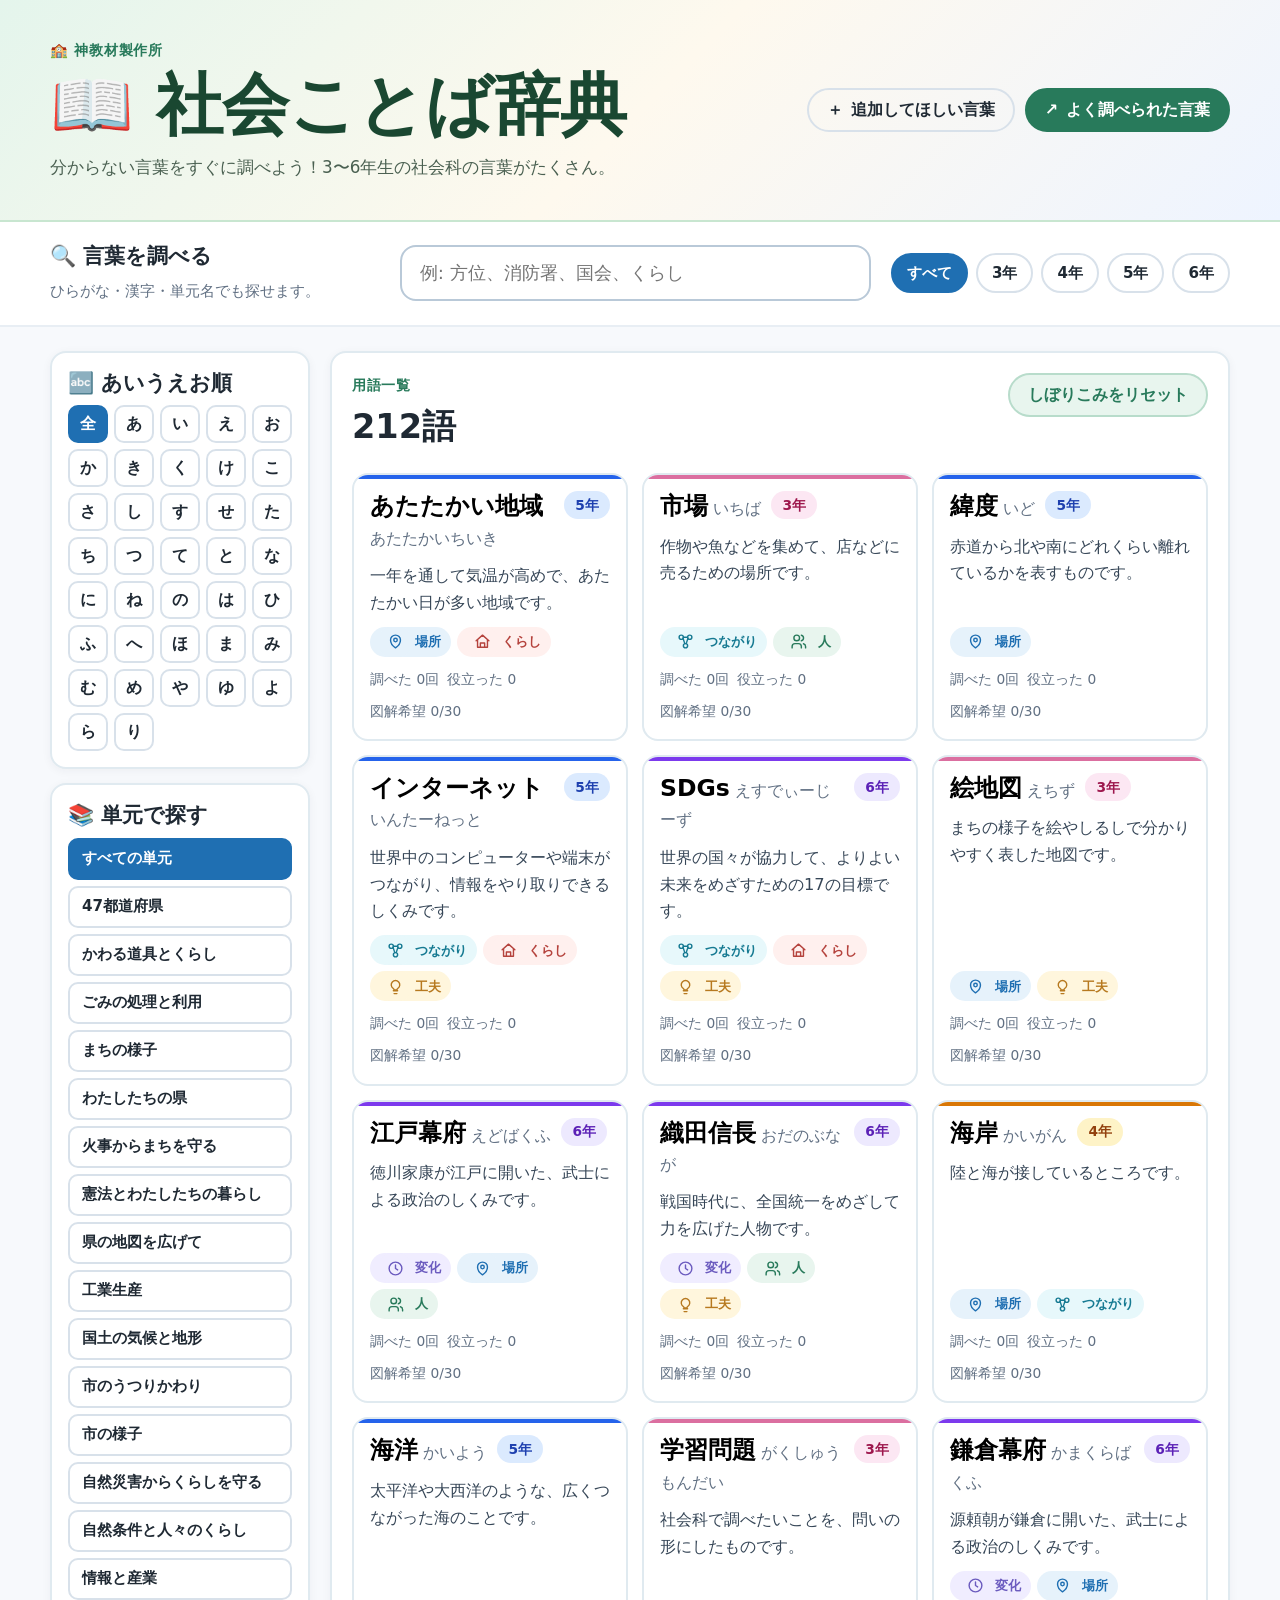
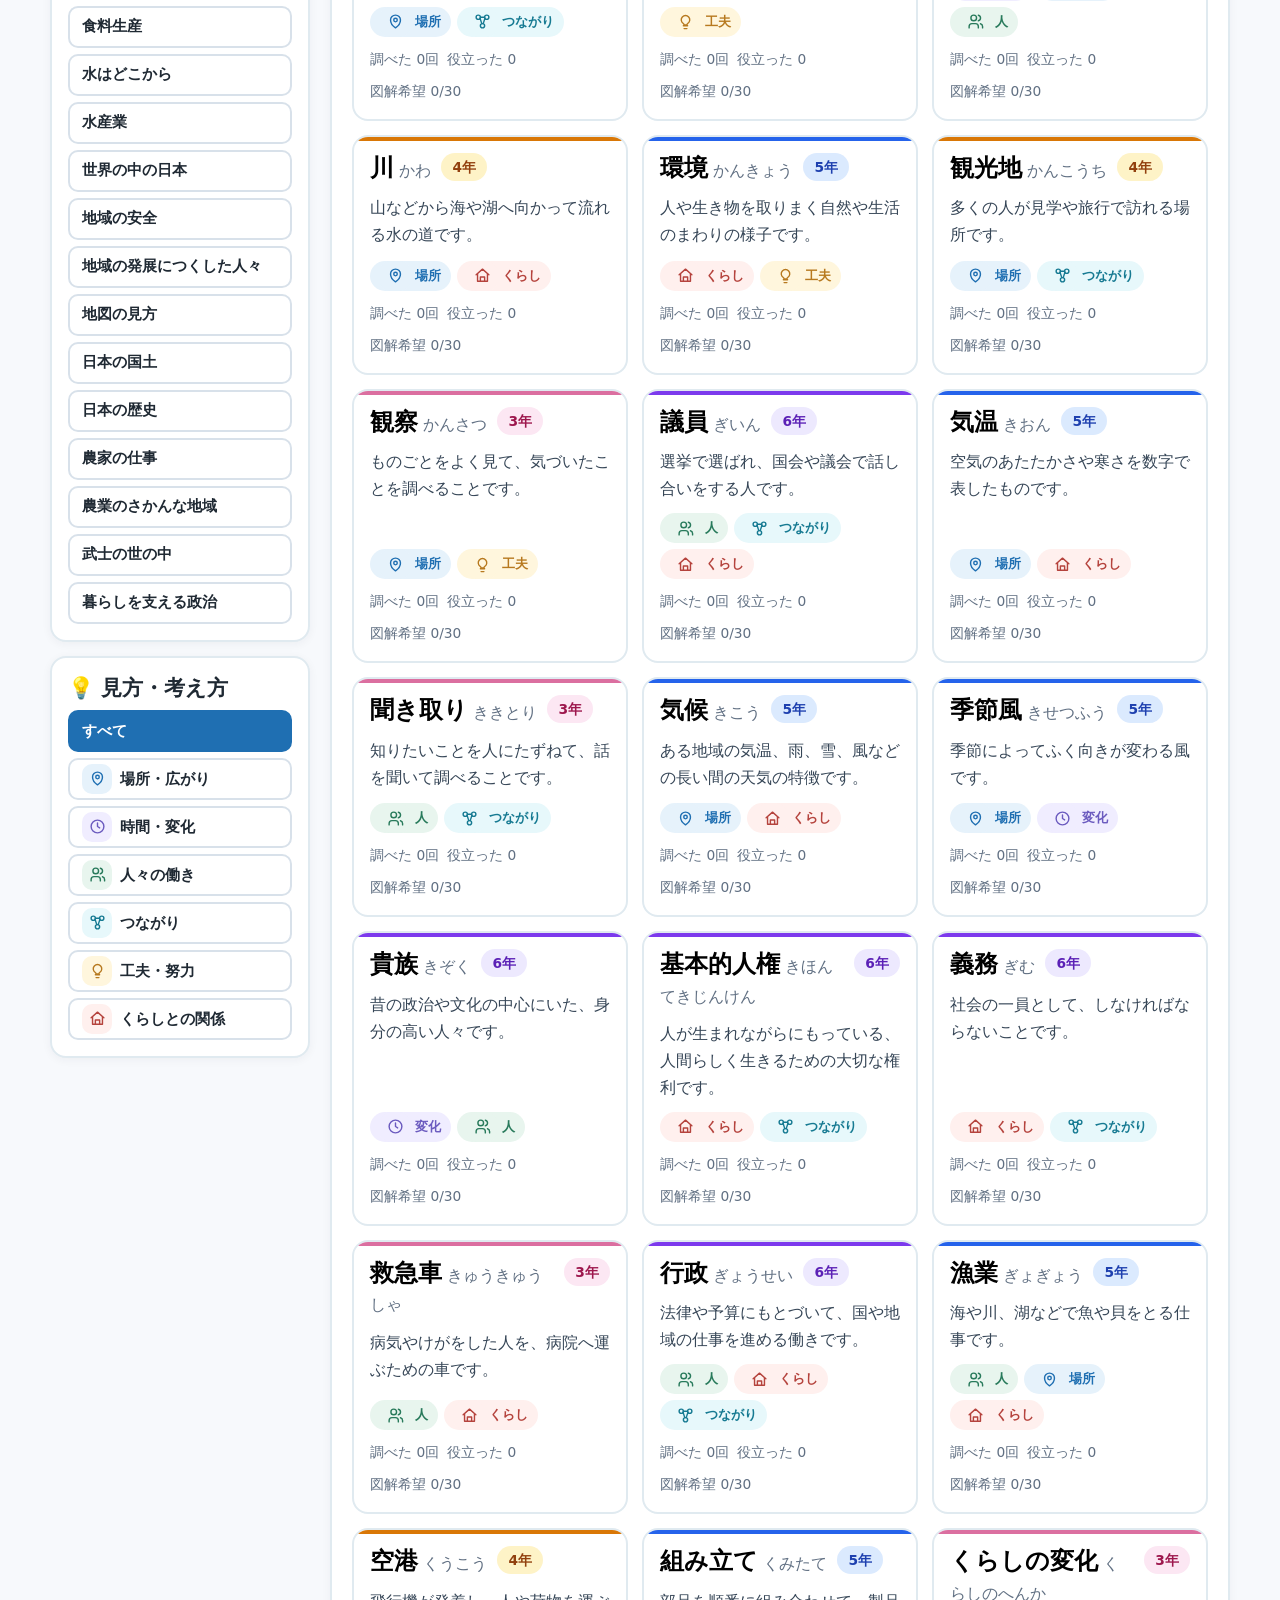
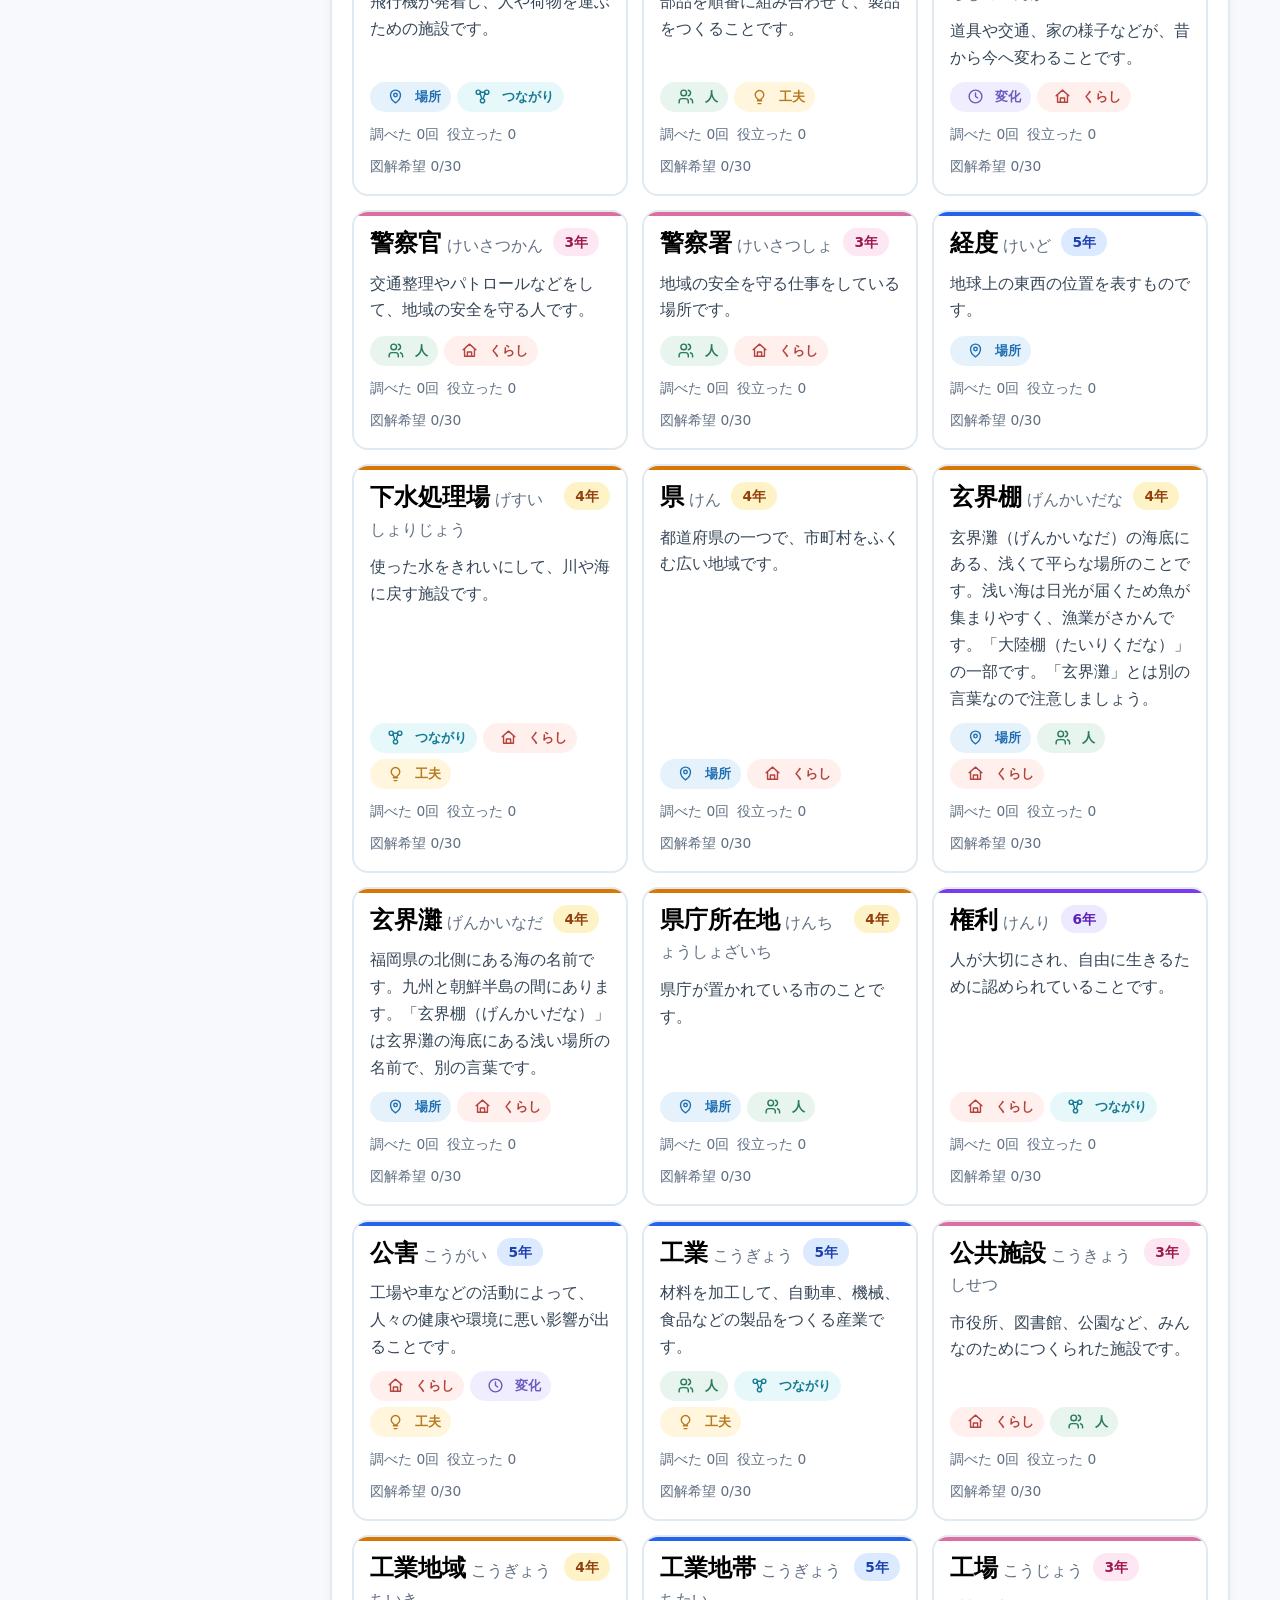
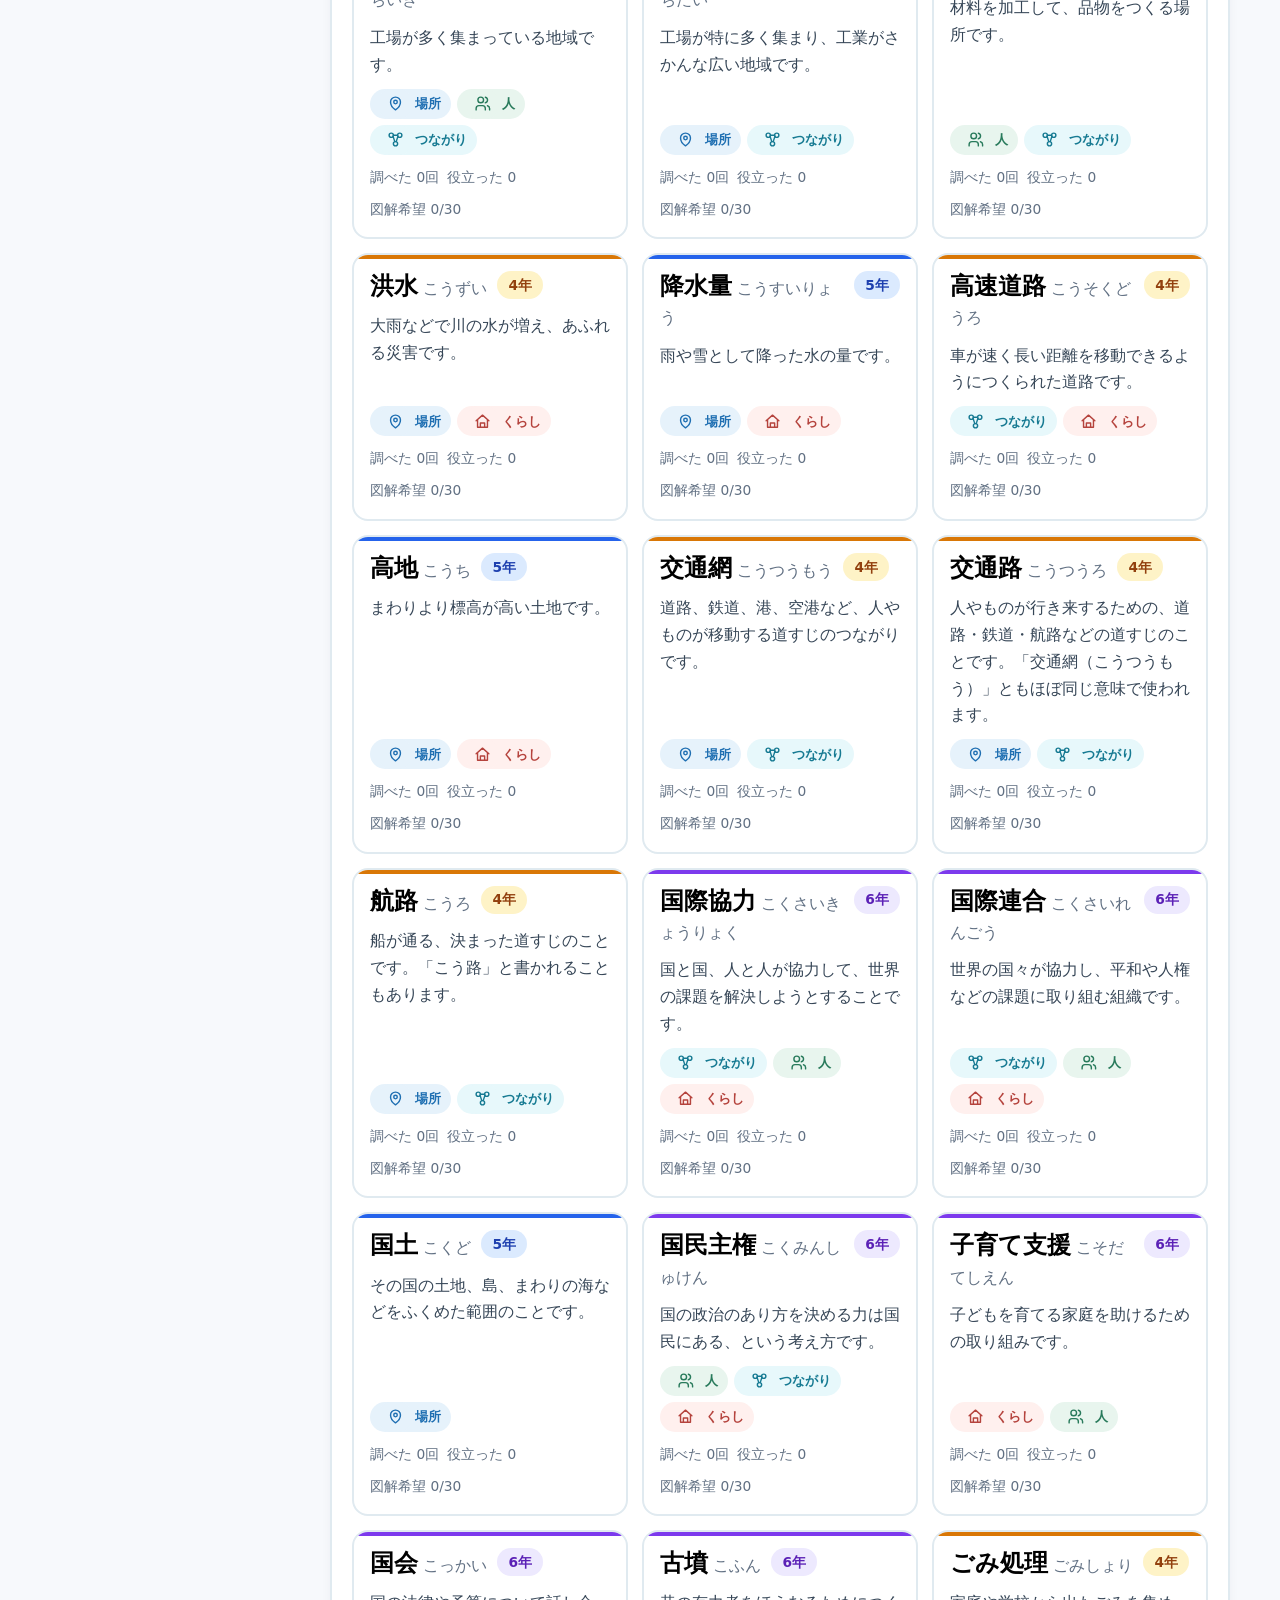
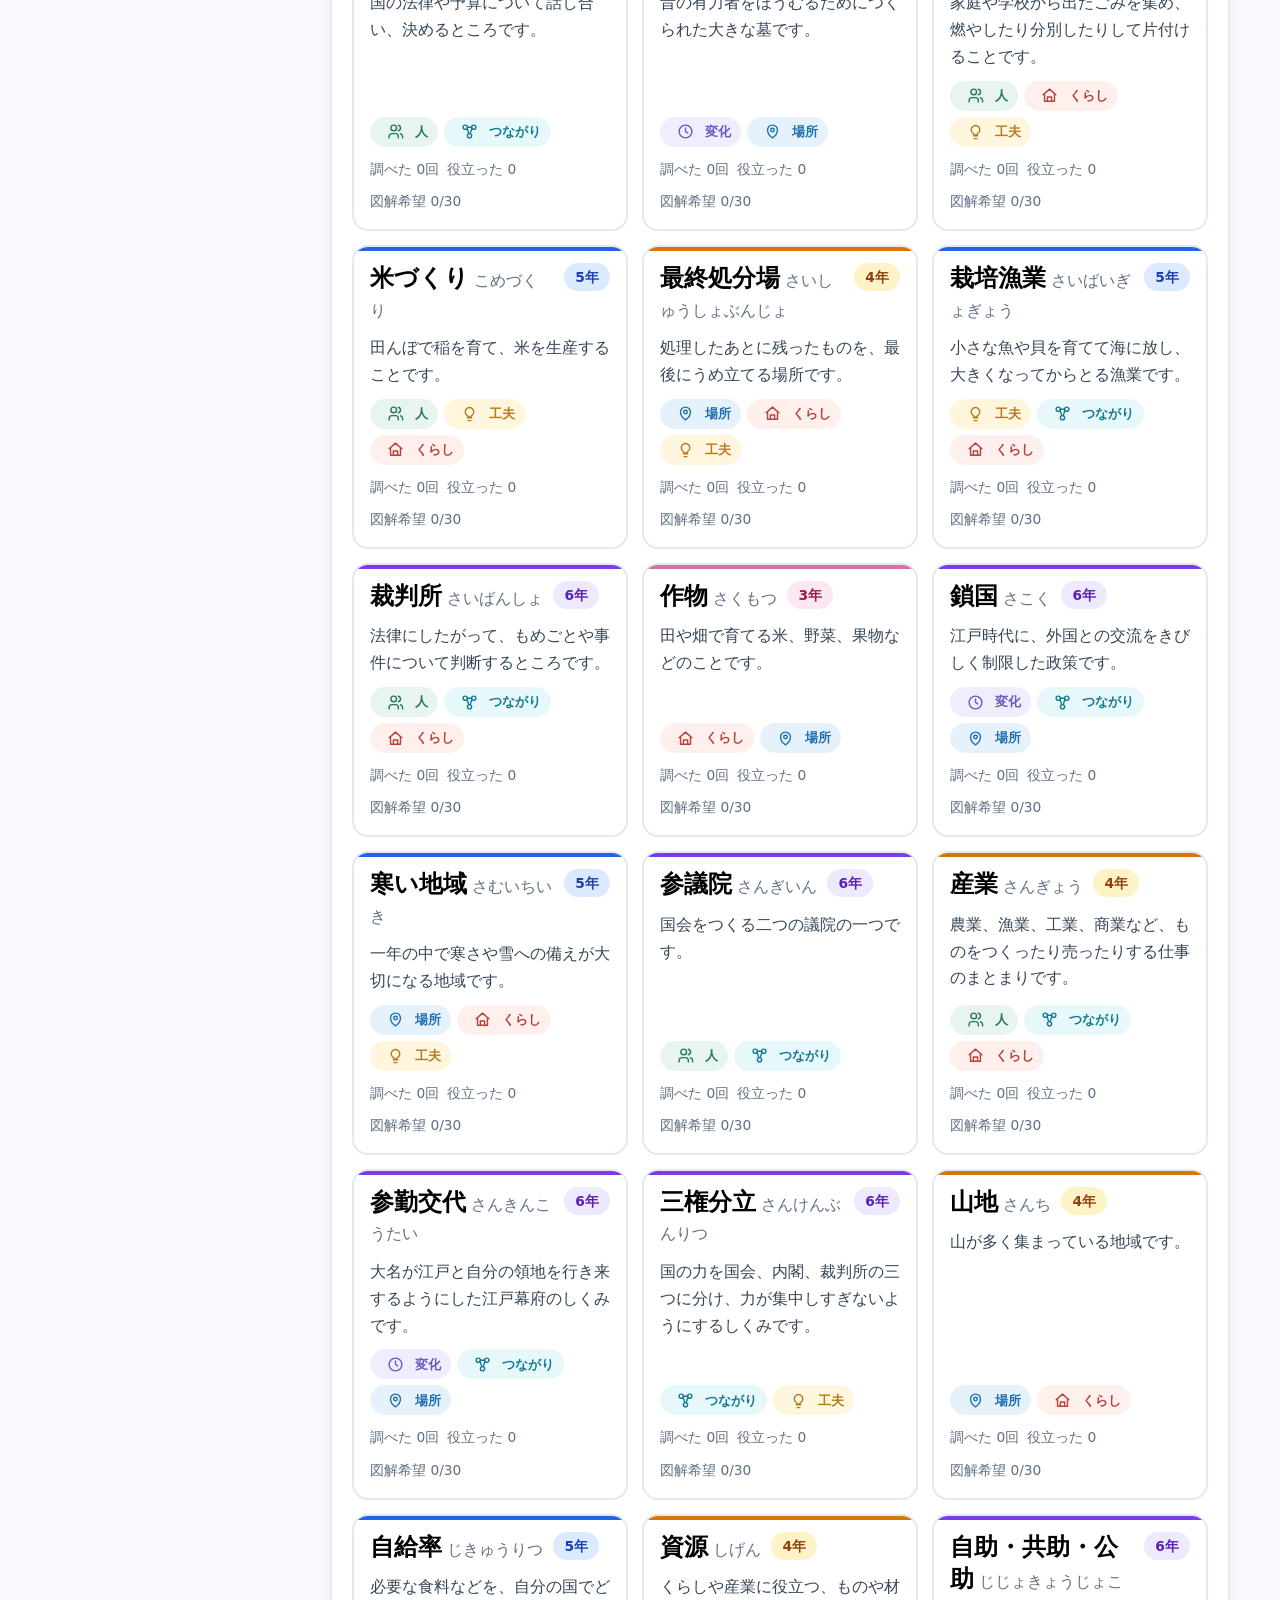
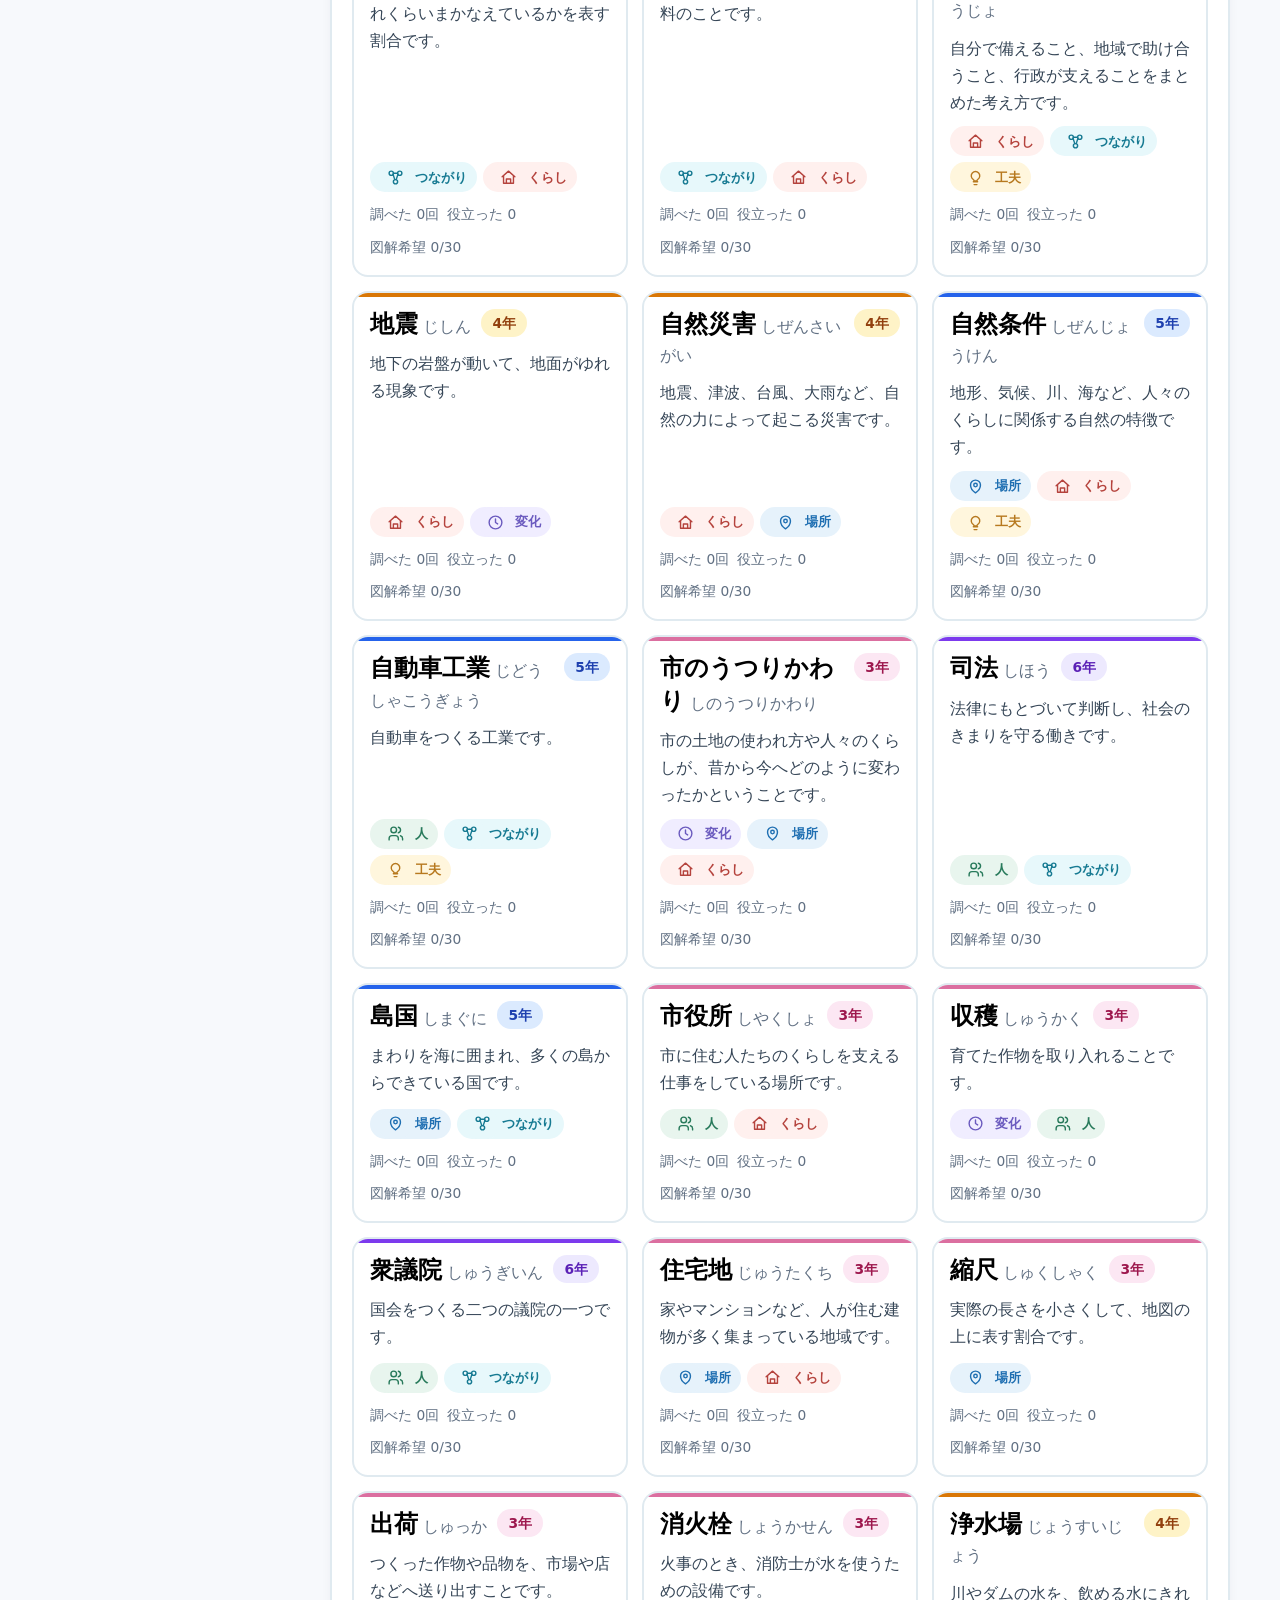
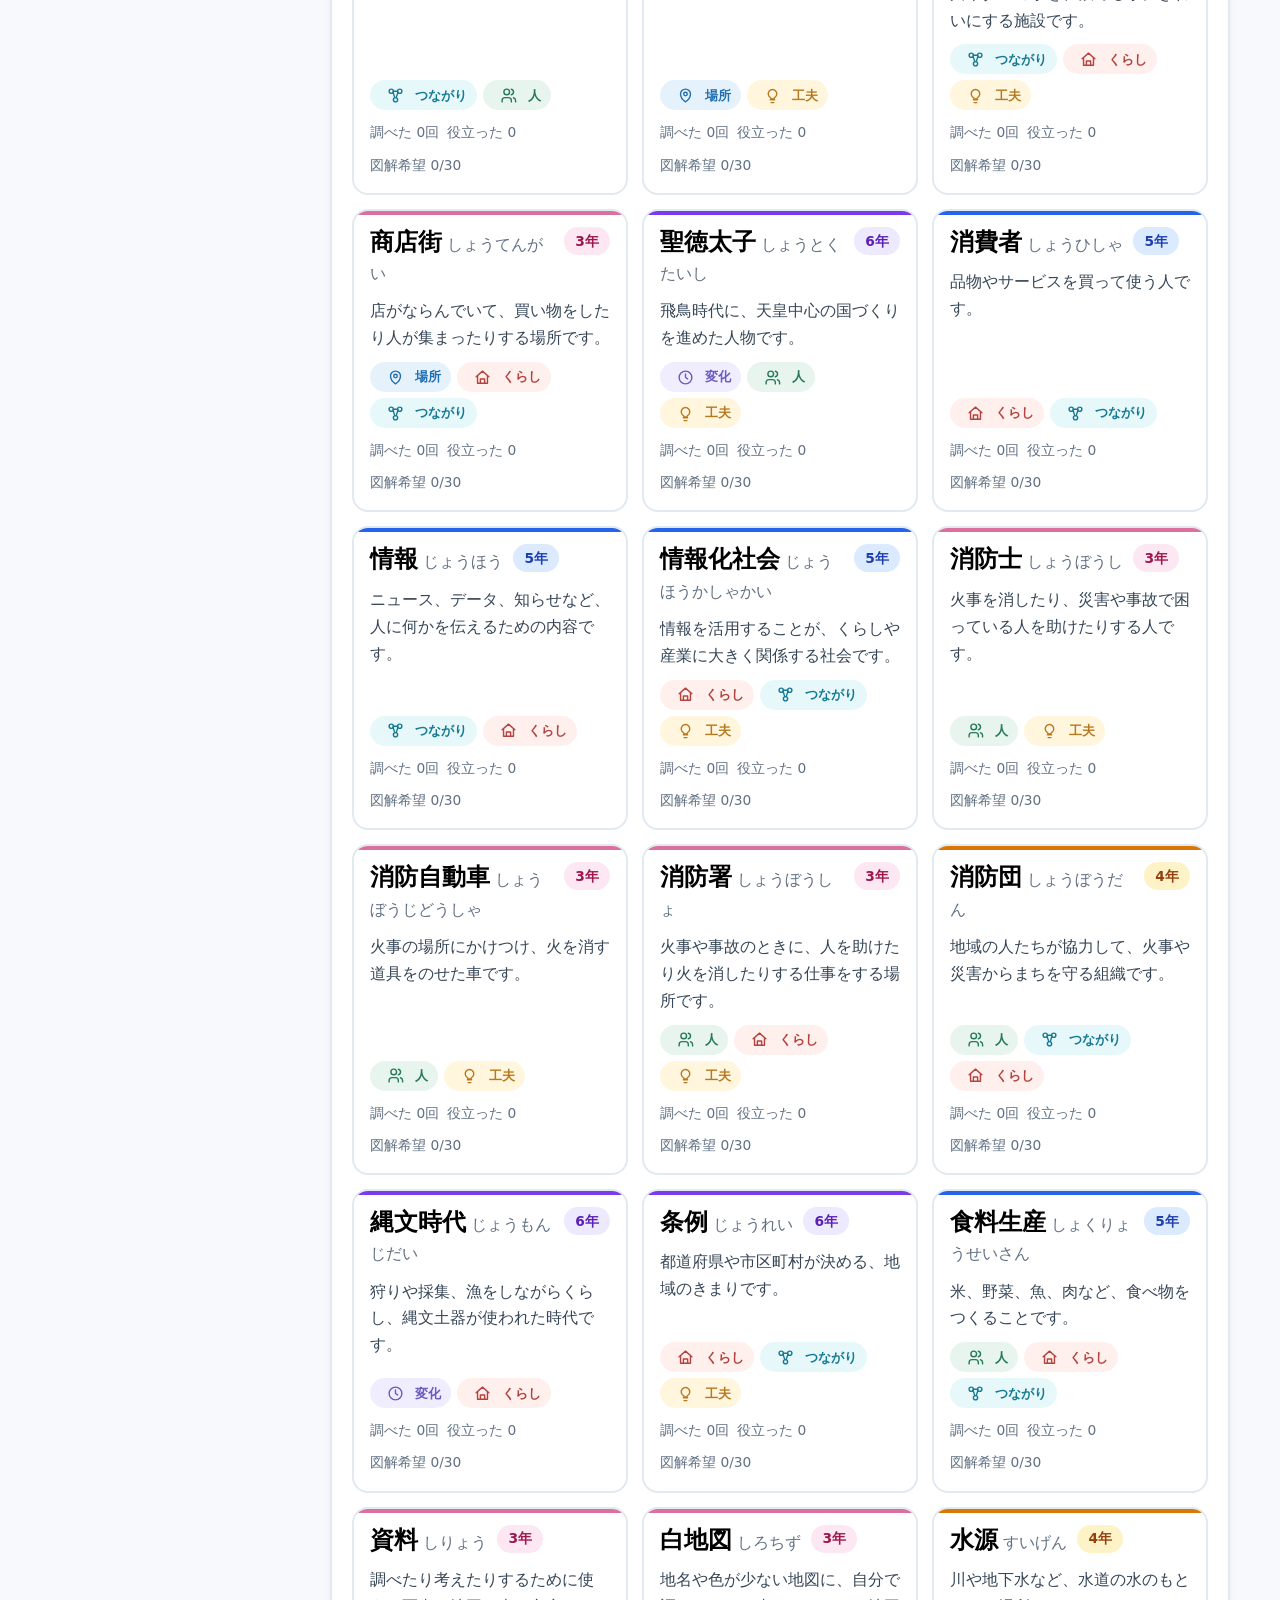
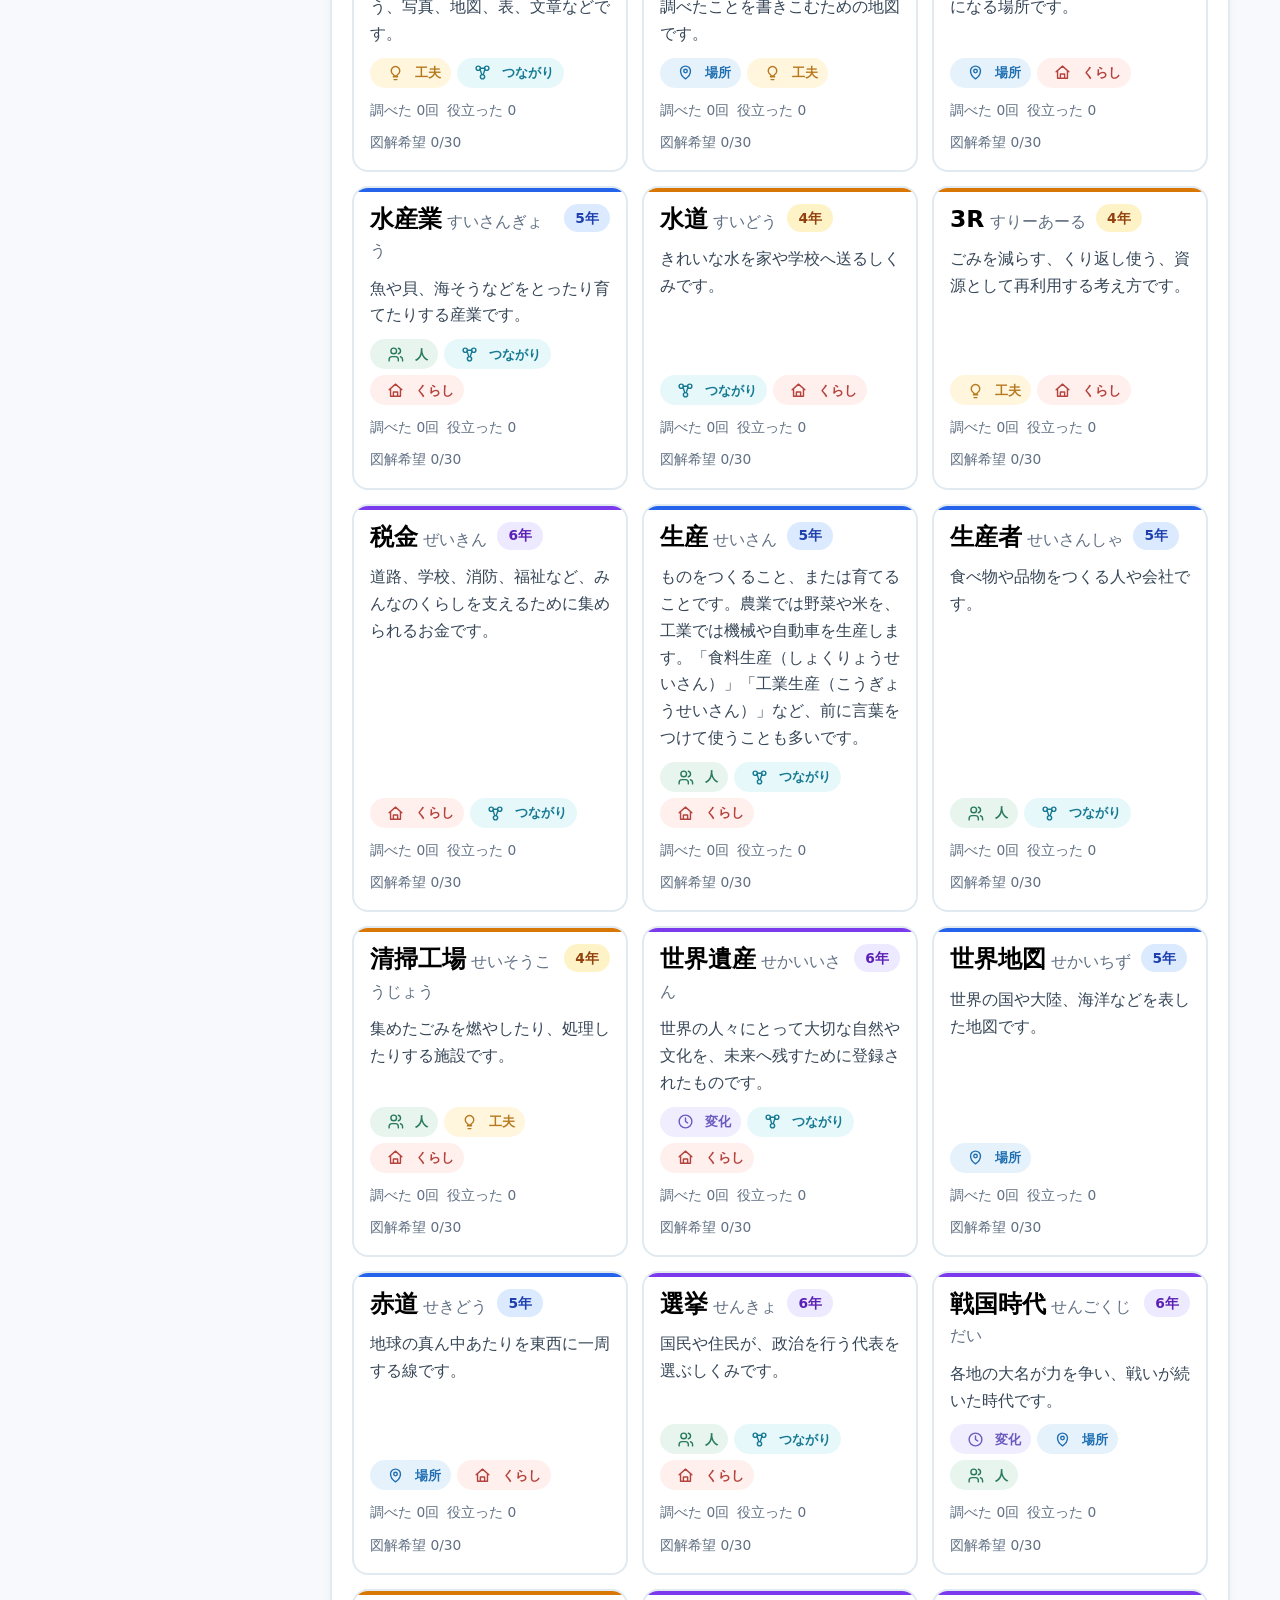
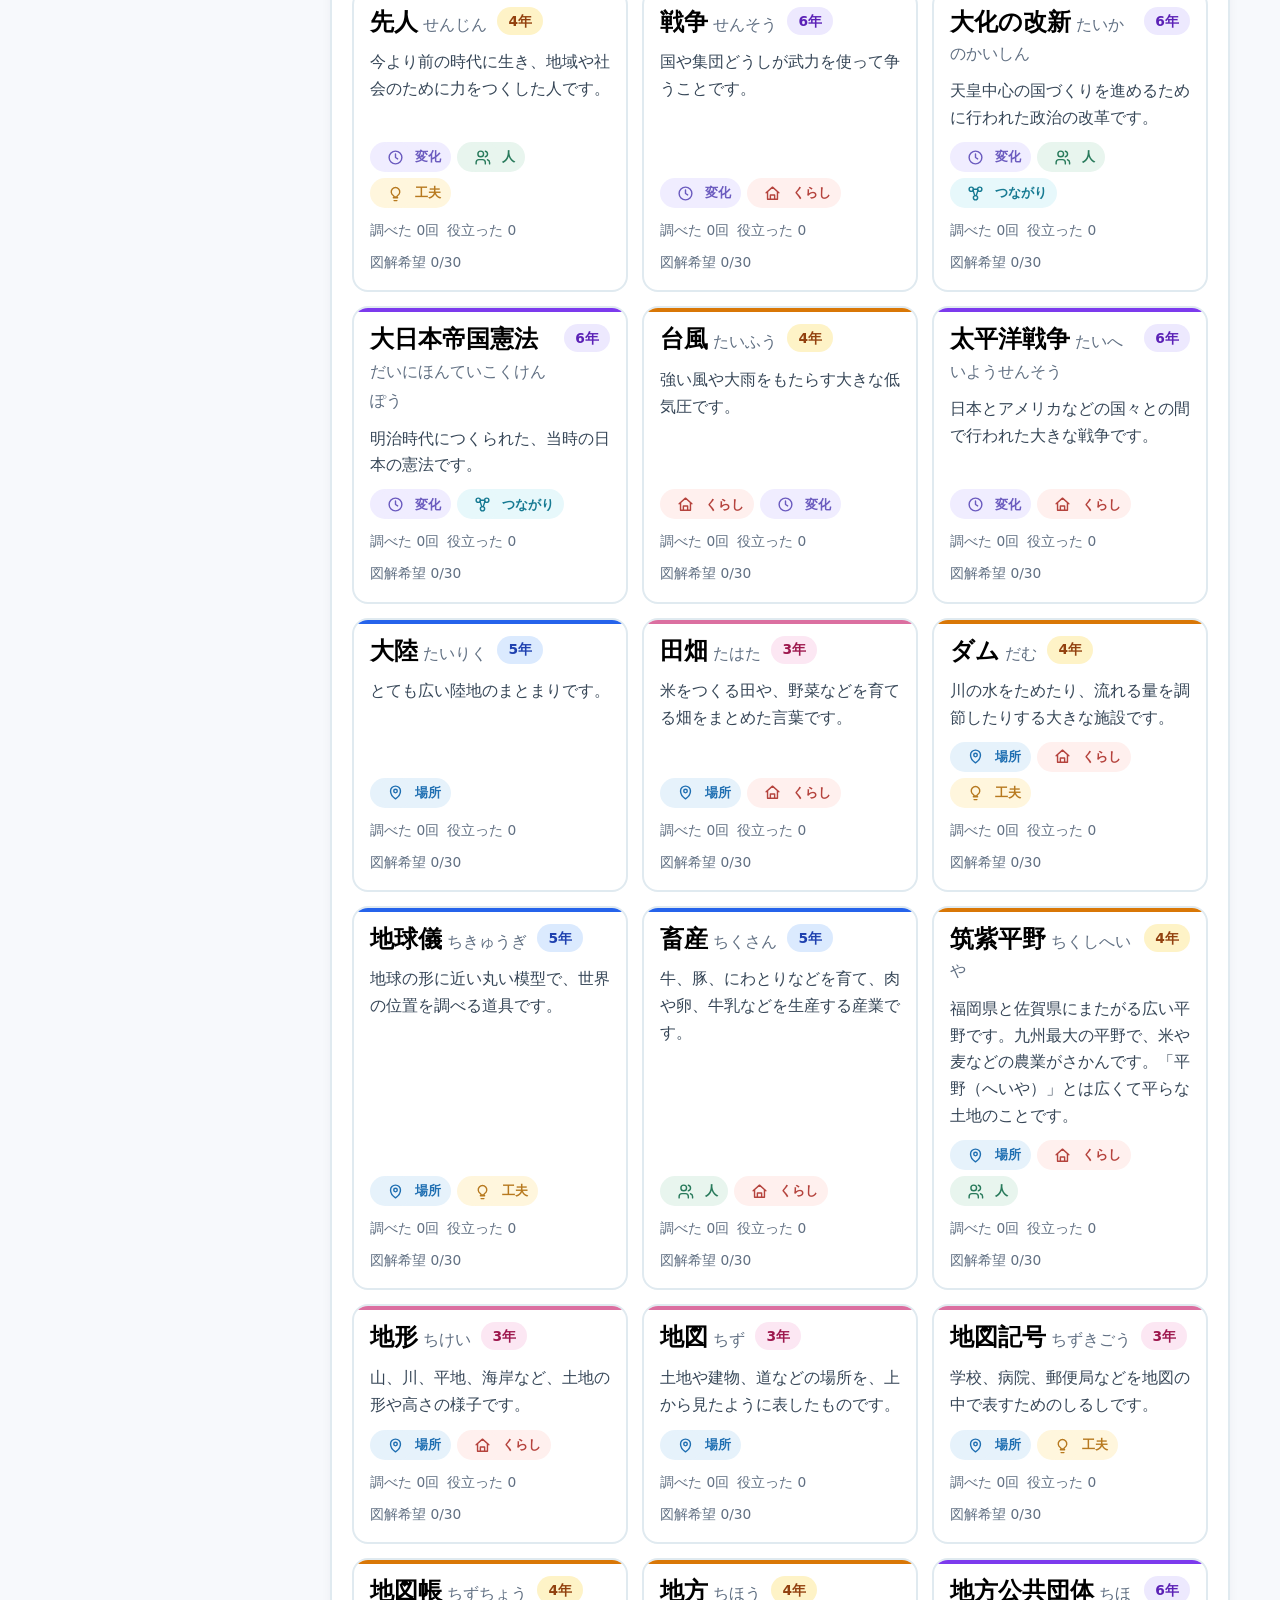
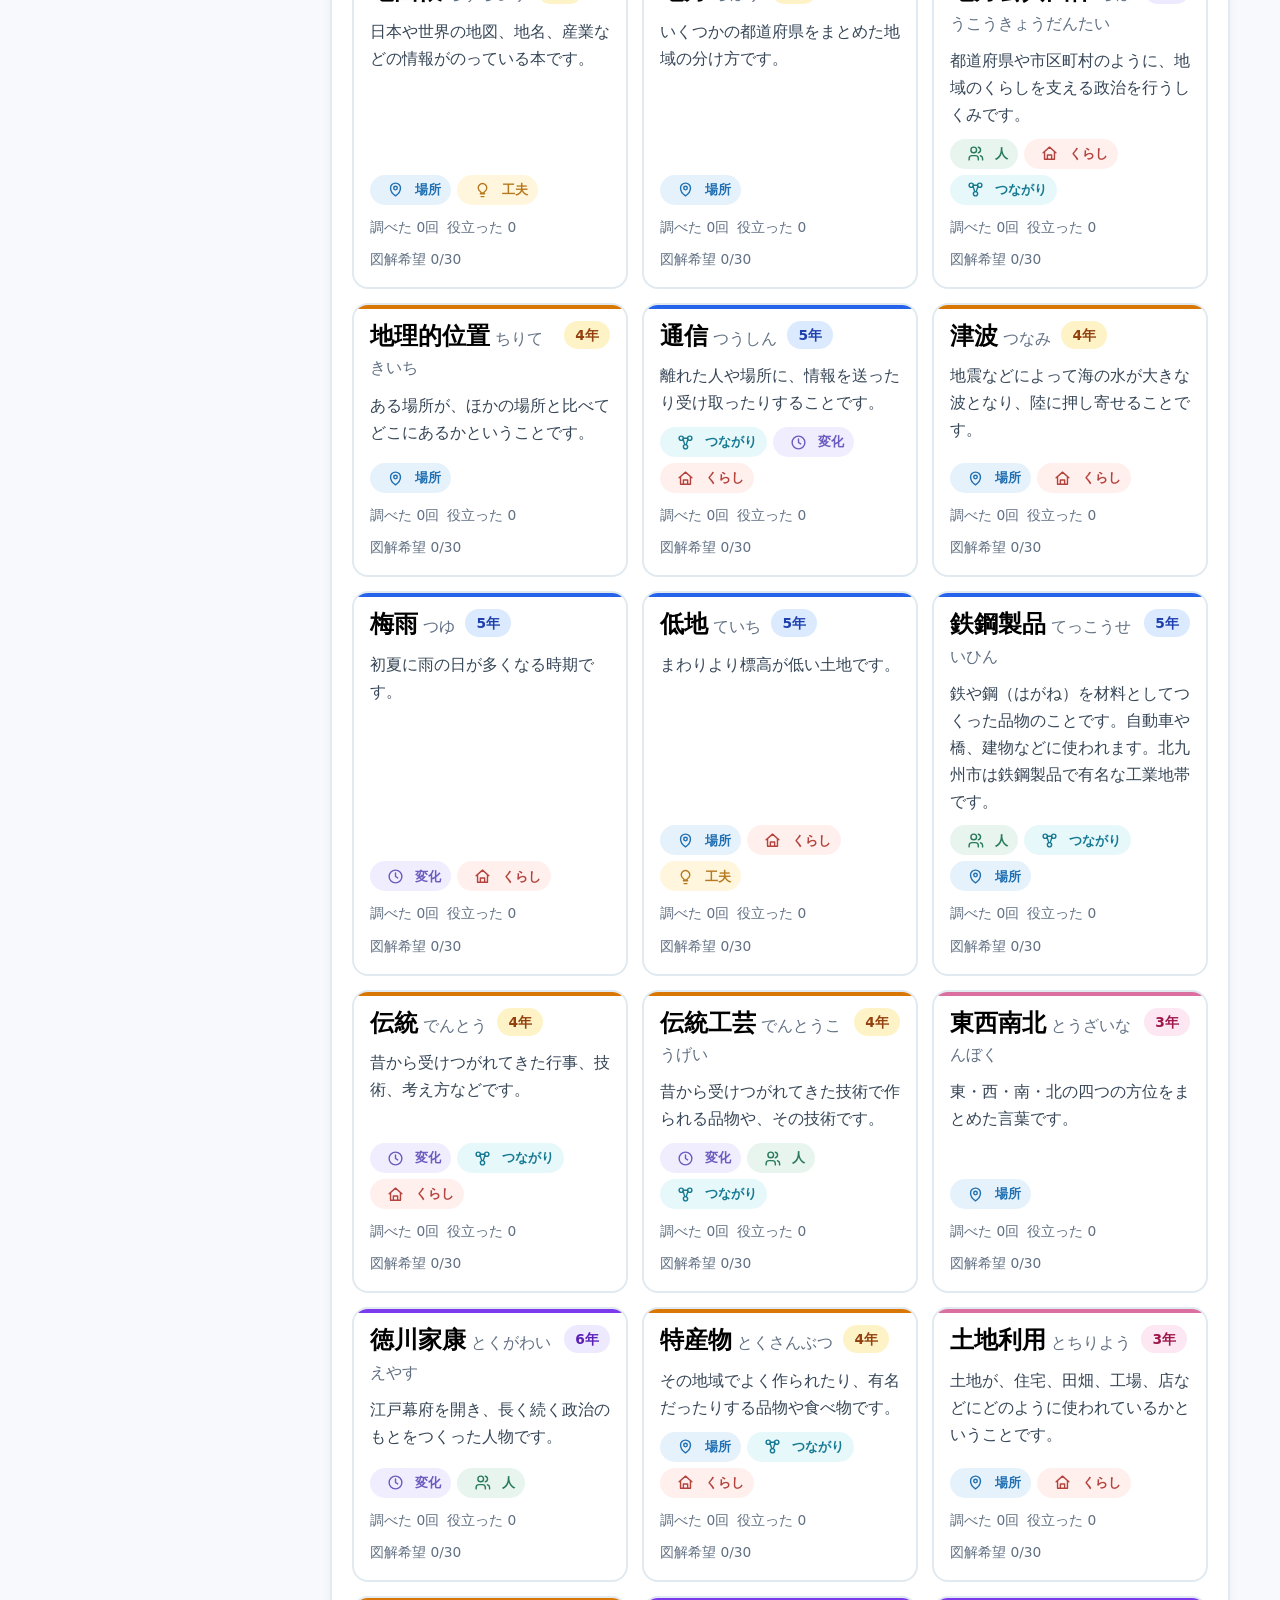
==== commit 5f07dbad: "フィードバックをGoogleフォーム優先に変更 - 5種類のGoogleフォームURLをすべて組み込み - フィードバックダイアログに「Googleフォームで送る（アカウント不要）」ボタンを追加 - " ====
--- a/index.html
+++ b/index.html
@@ -115,7 +115,8 @@
         <button class="icon-button close-button" id="closeFeedbackDialog" type="button" aria-label="閉じる">×</button>
         <p class="eyebrow">GitHubに記録する</p>
         <h2 id="feedbackTitle">投稿フォーム</h2>
-        <p class="feedback-note">送信するとGitHubのIssue作成画面が開きます。内容を確認して投稿すると、ランキングや図解リクエストの集計に使えます。</p>
+        <div id="googleFormSection"></div>
+        <p class="feedback-note">GitHubに投稿すると、ランキングや図解リクエストの集計に使われます。</p>
         <input id="feedbackAction" type="hidden">
         <input id="feedbackTermId" type="hidden">
         <div class="form-grid">
--- a/assets/styles.css
+++ b/assets/styles.css
@@ -475,6 +475,43 @@
   outline: 3px solid rgba(31, 111, 178, 0.15);
 }
 
+/* Googleフォームボタン */
+.gform-btn {
+  width: 100%;
+  min-height: 52px;
+  font-size: 1.05rem;
+  border-radius: var(--radius-md);
+  background: #1a73e8;
+  border-color: #1a73e8;
+  color: #fff;
+  display: flex;
+  justify-content: center;
+}
+.gform-btn:hover { background: #1558b0; border-color: #1558b0; }
+
+.or-divider {
+  display: flex;
+  align-items: center;
+  gap: 12px;
+  margin: 4px 0 0;
+  color: var(--muted);
+  font-size: 0.88rem;
+}
+.or-divider::before,
+.or-divider::after {
+  content: "";
+  flex: 1;
+  height: 1px;
+  background: var(--line);
+}
+
+.github-label {
+  margin: 0 0 4px;
+  color: var(--muted);
+  font-size: 0.88rem;
+  font-weight: 700;
+}
+
 .close-button { position: absolute; top: 14px; right: 14px; }
 .icon-button {
   width: 38px;
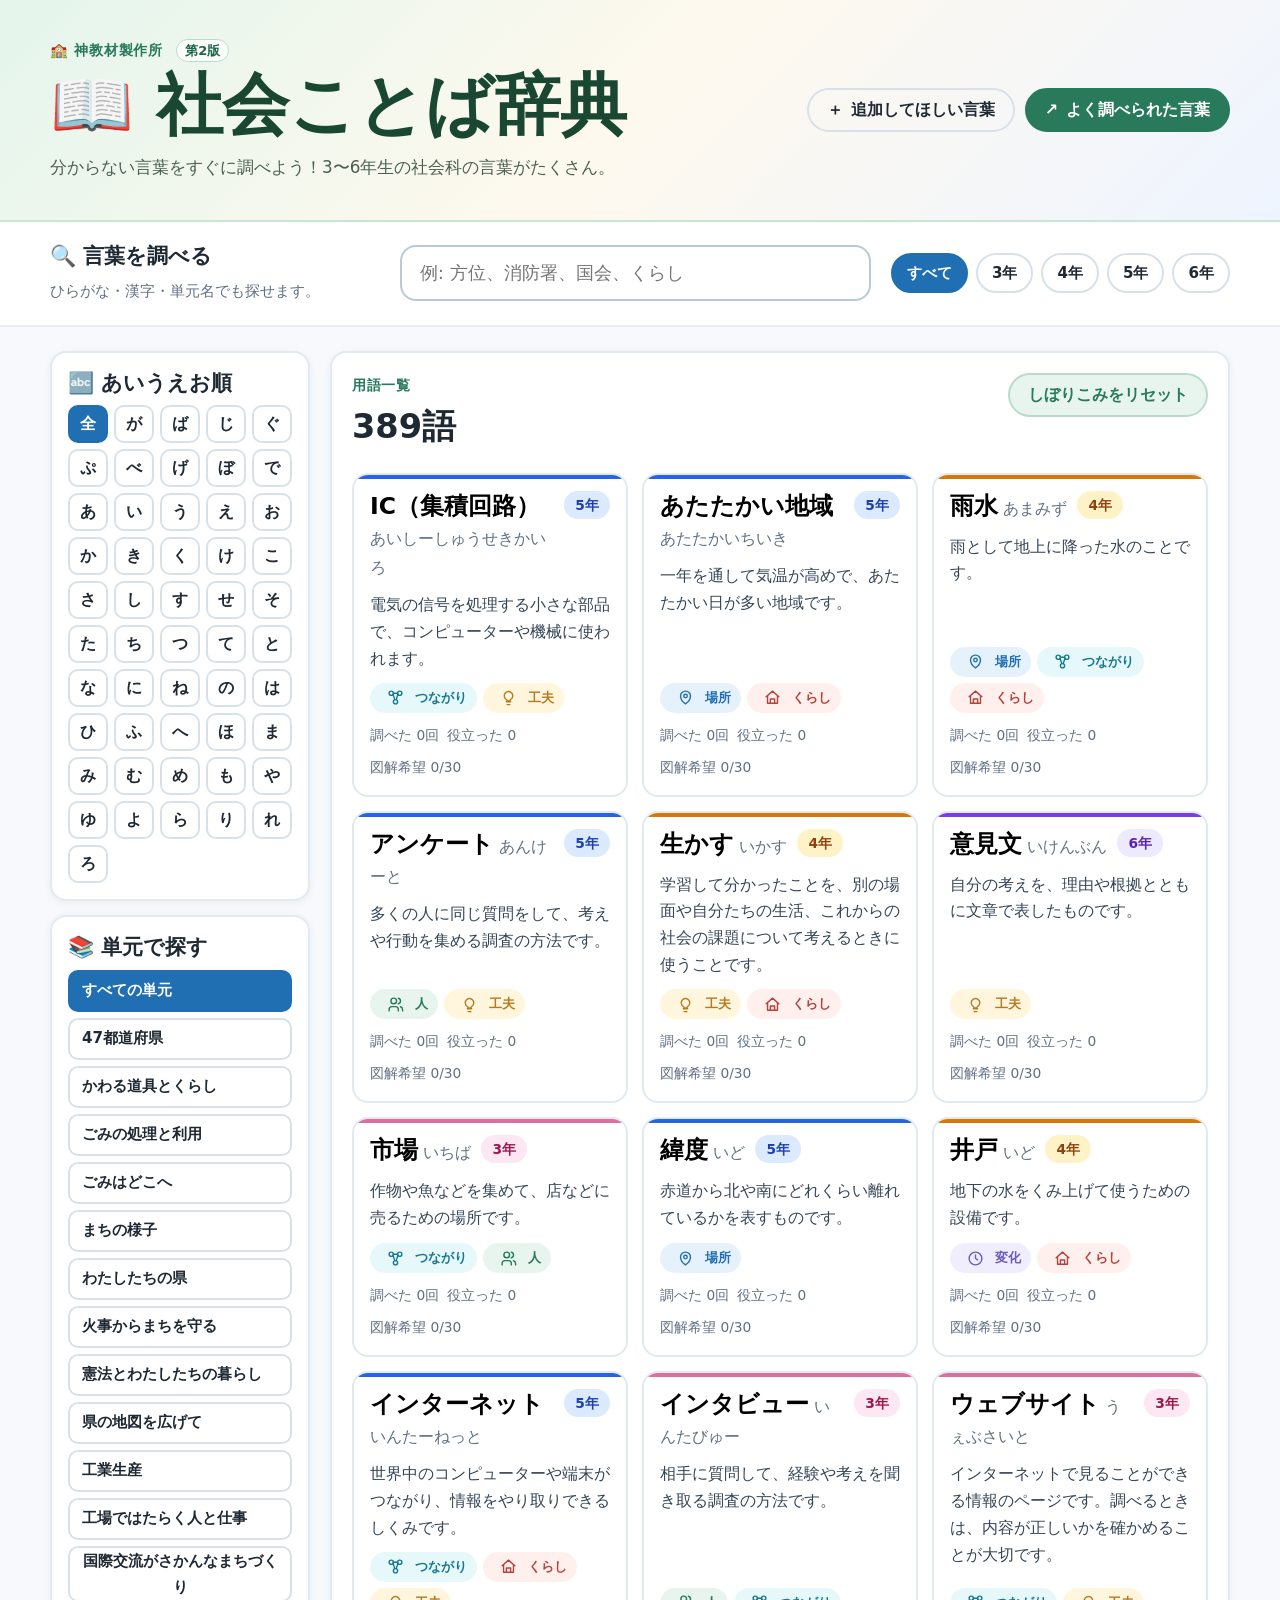
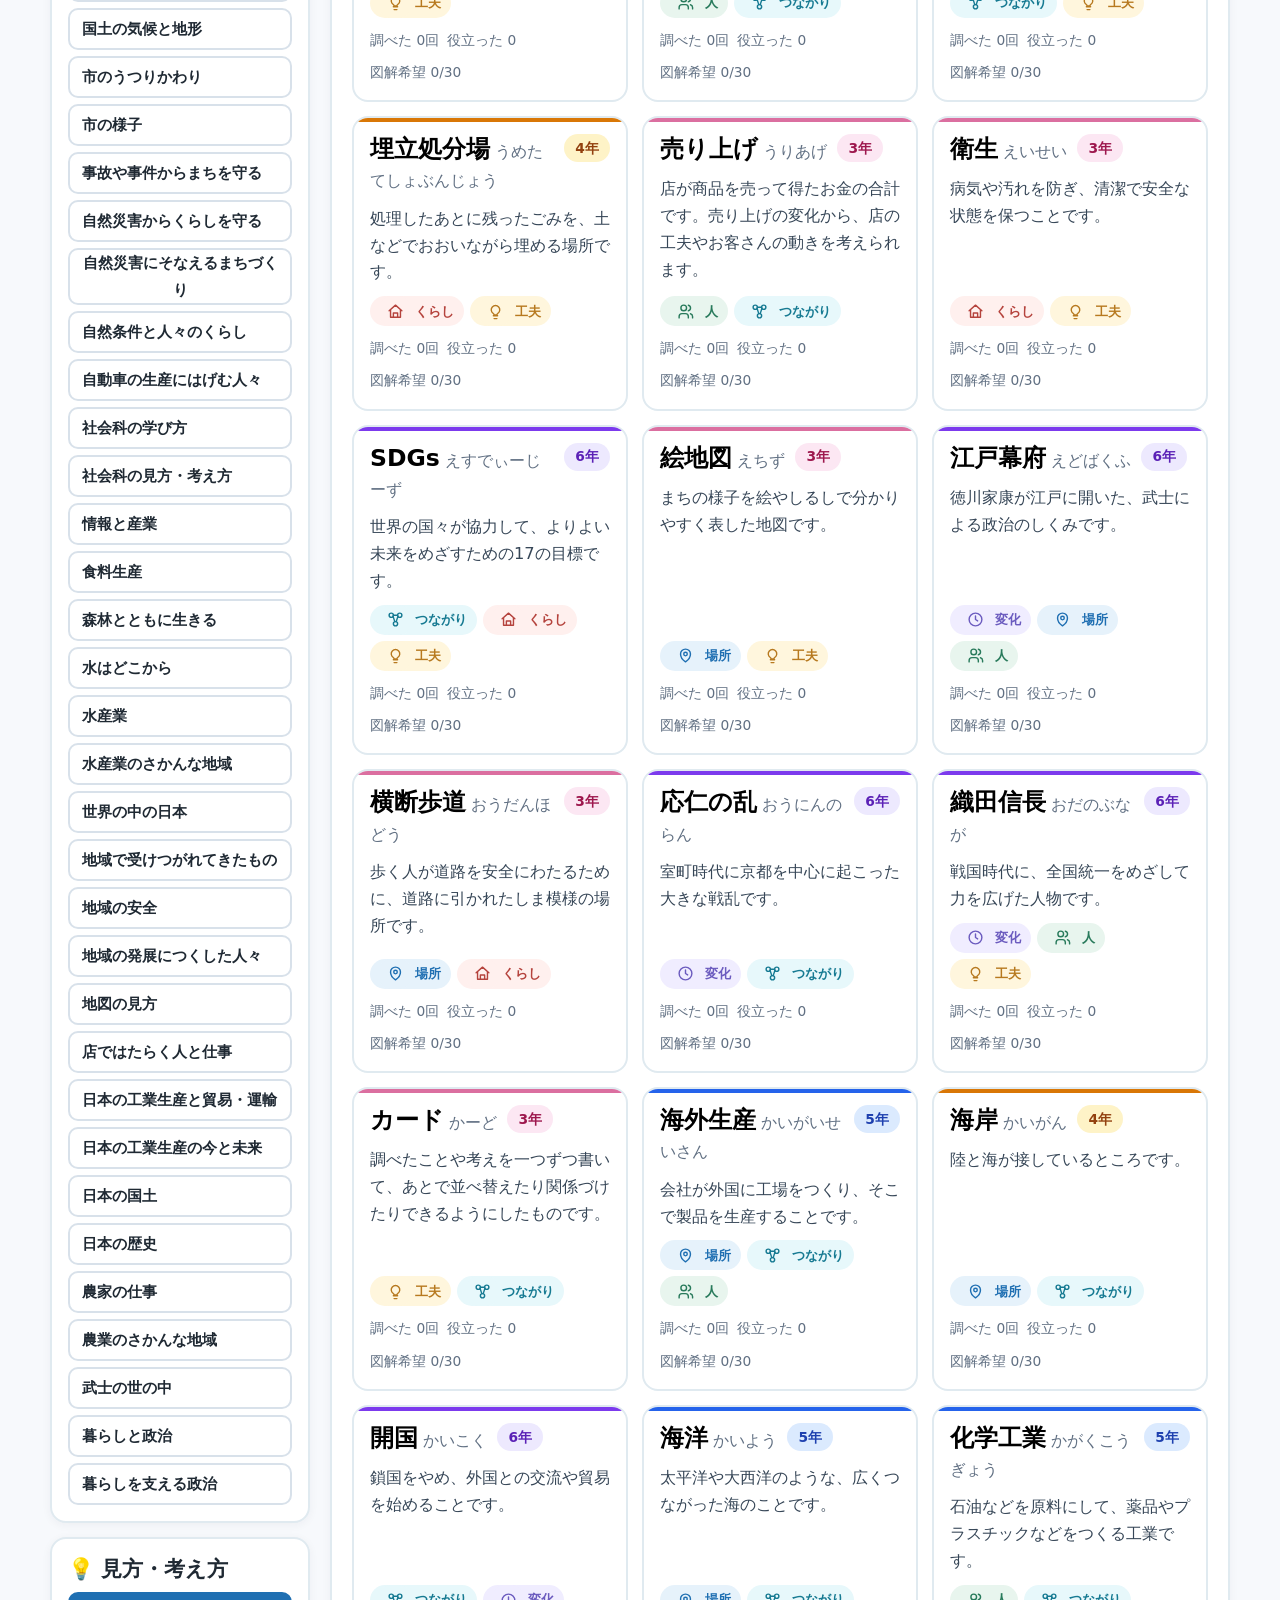
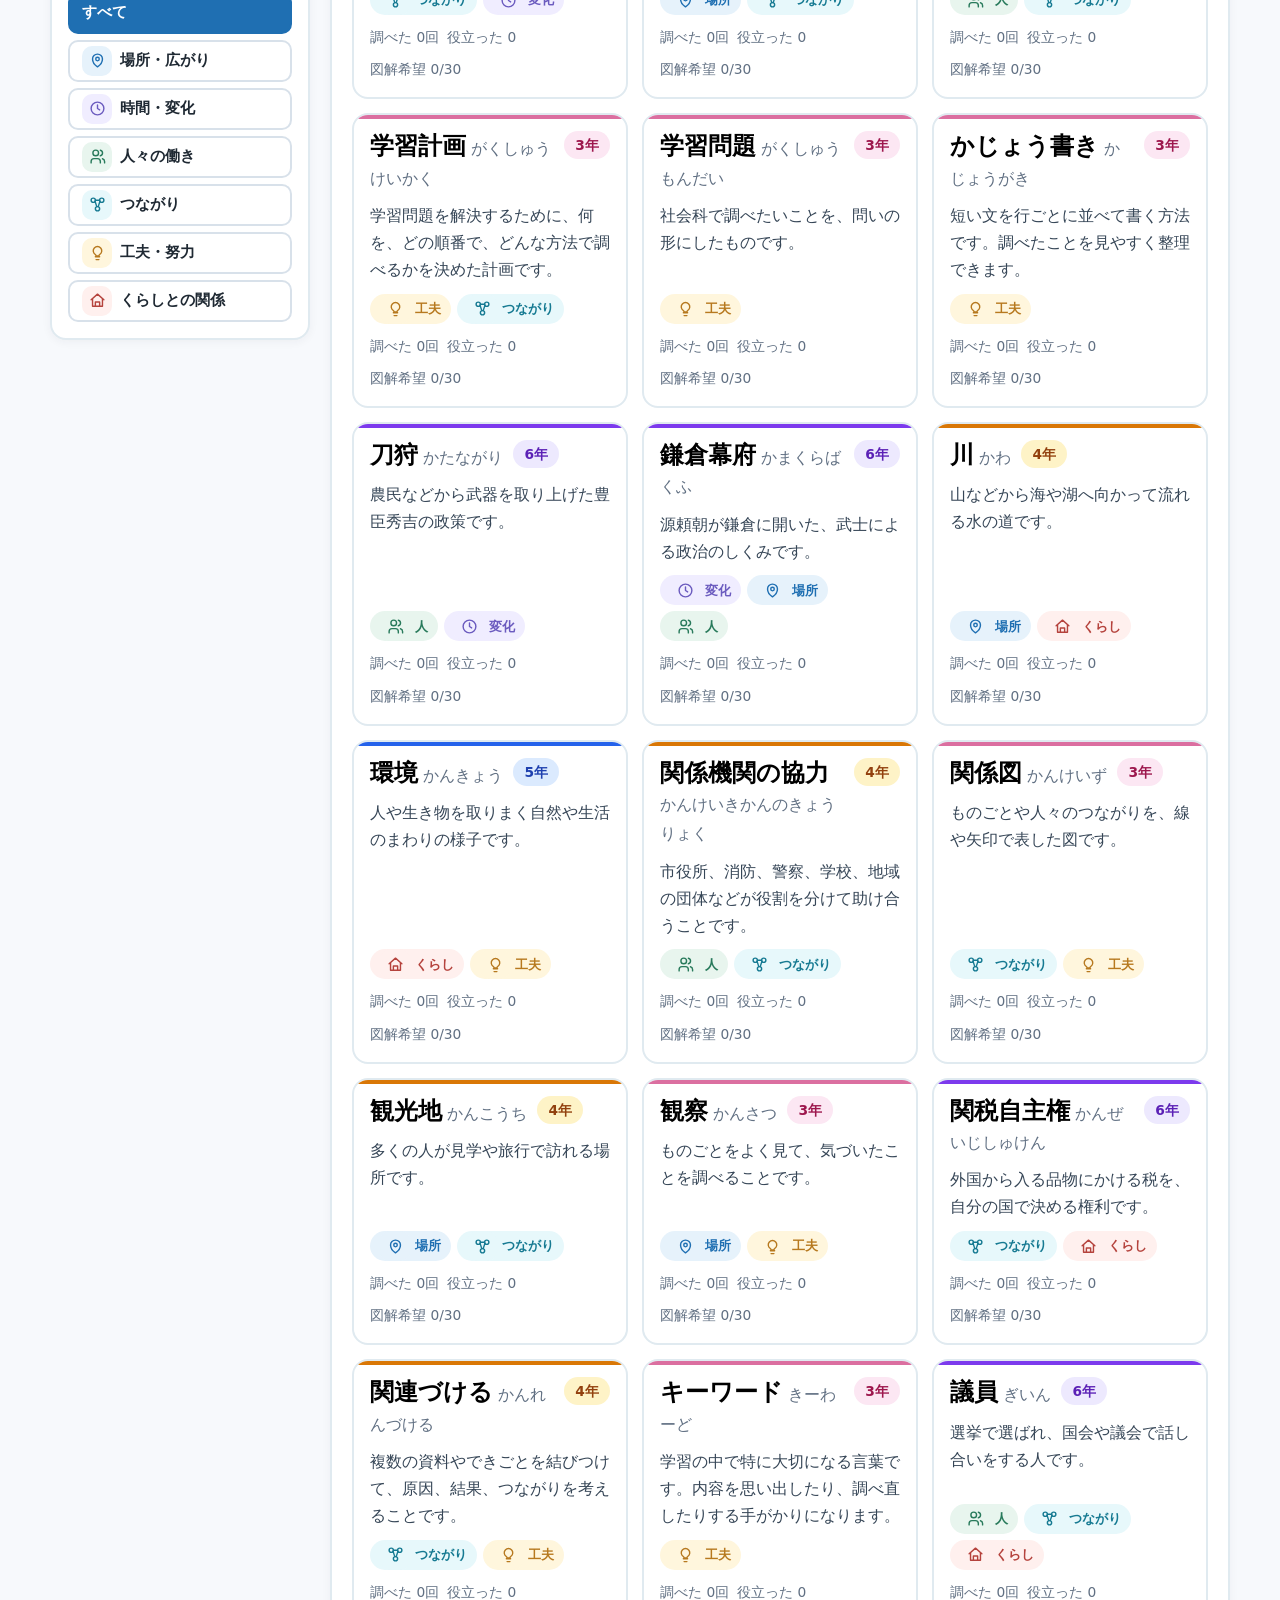
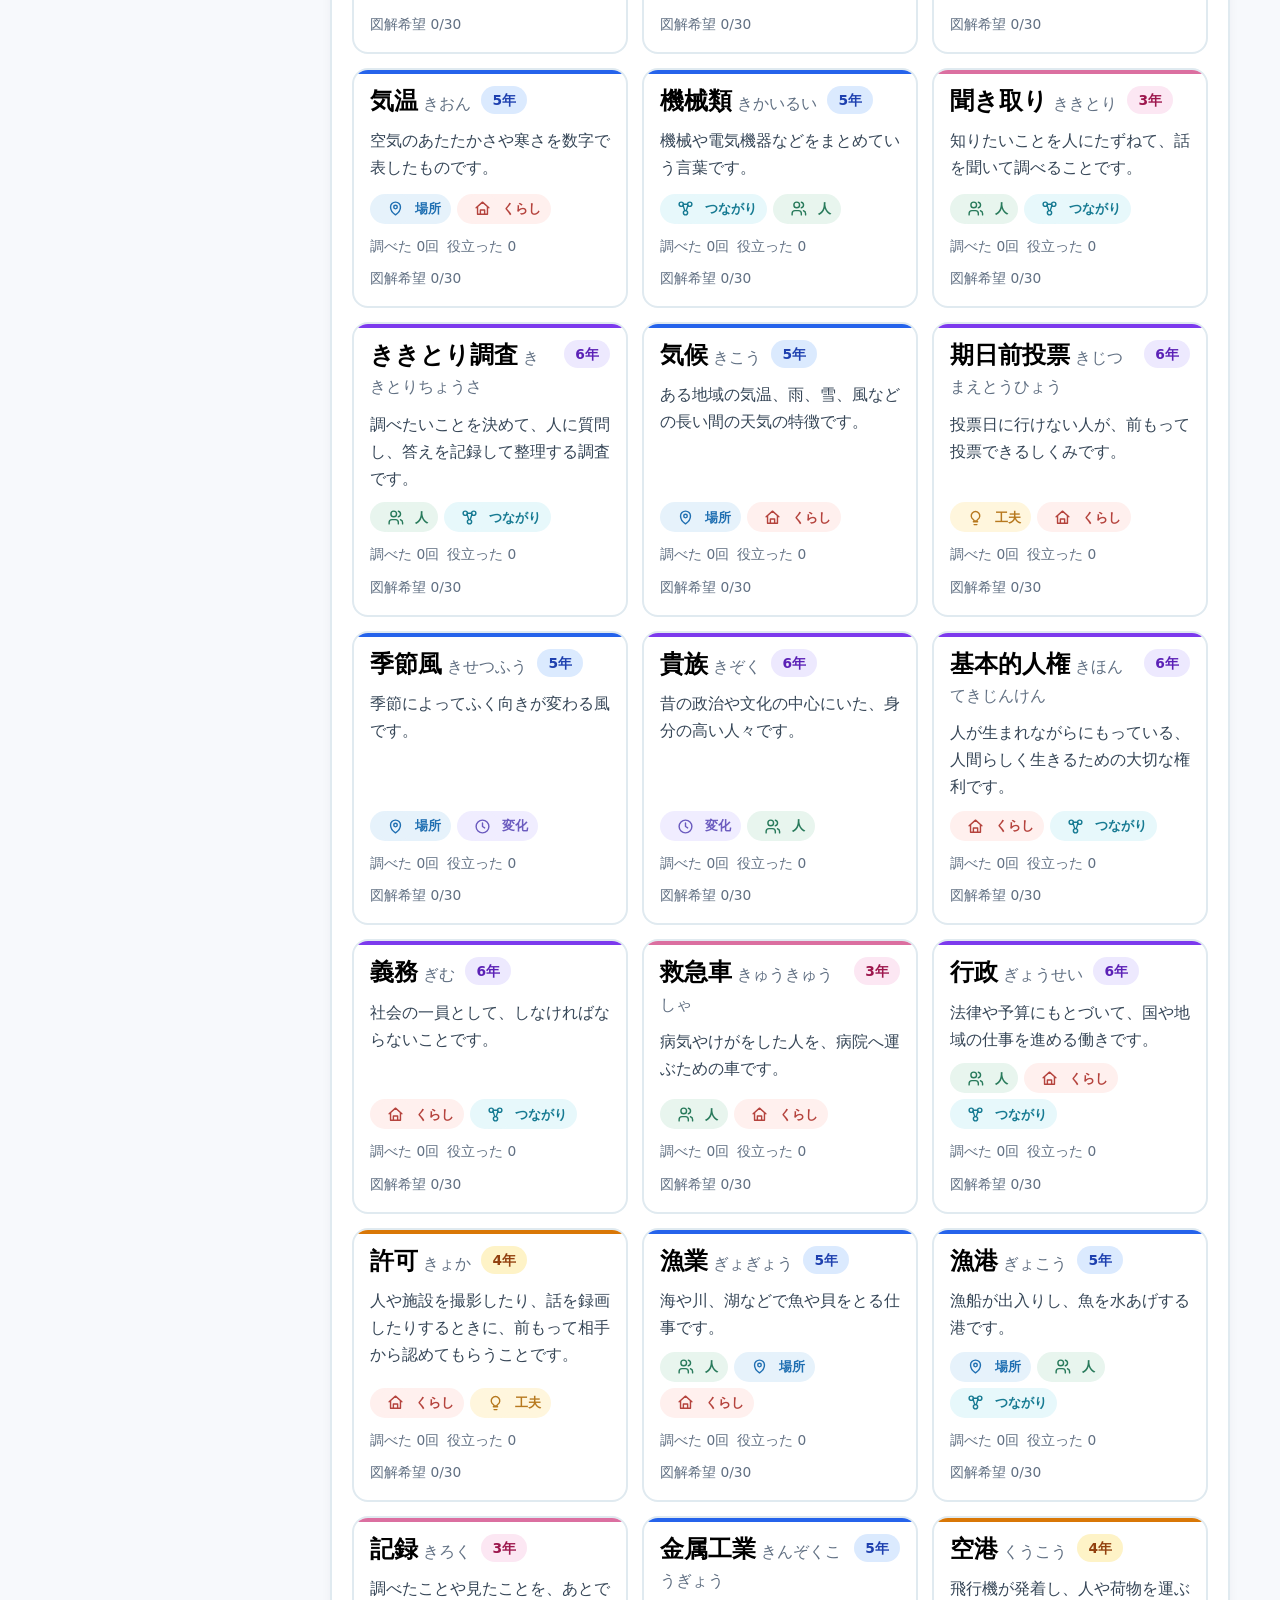
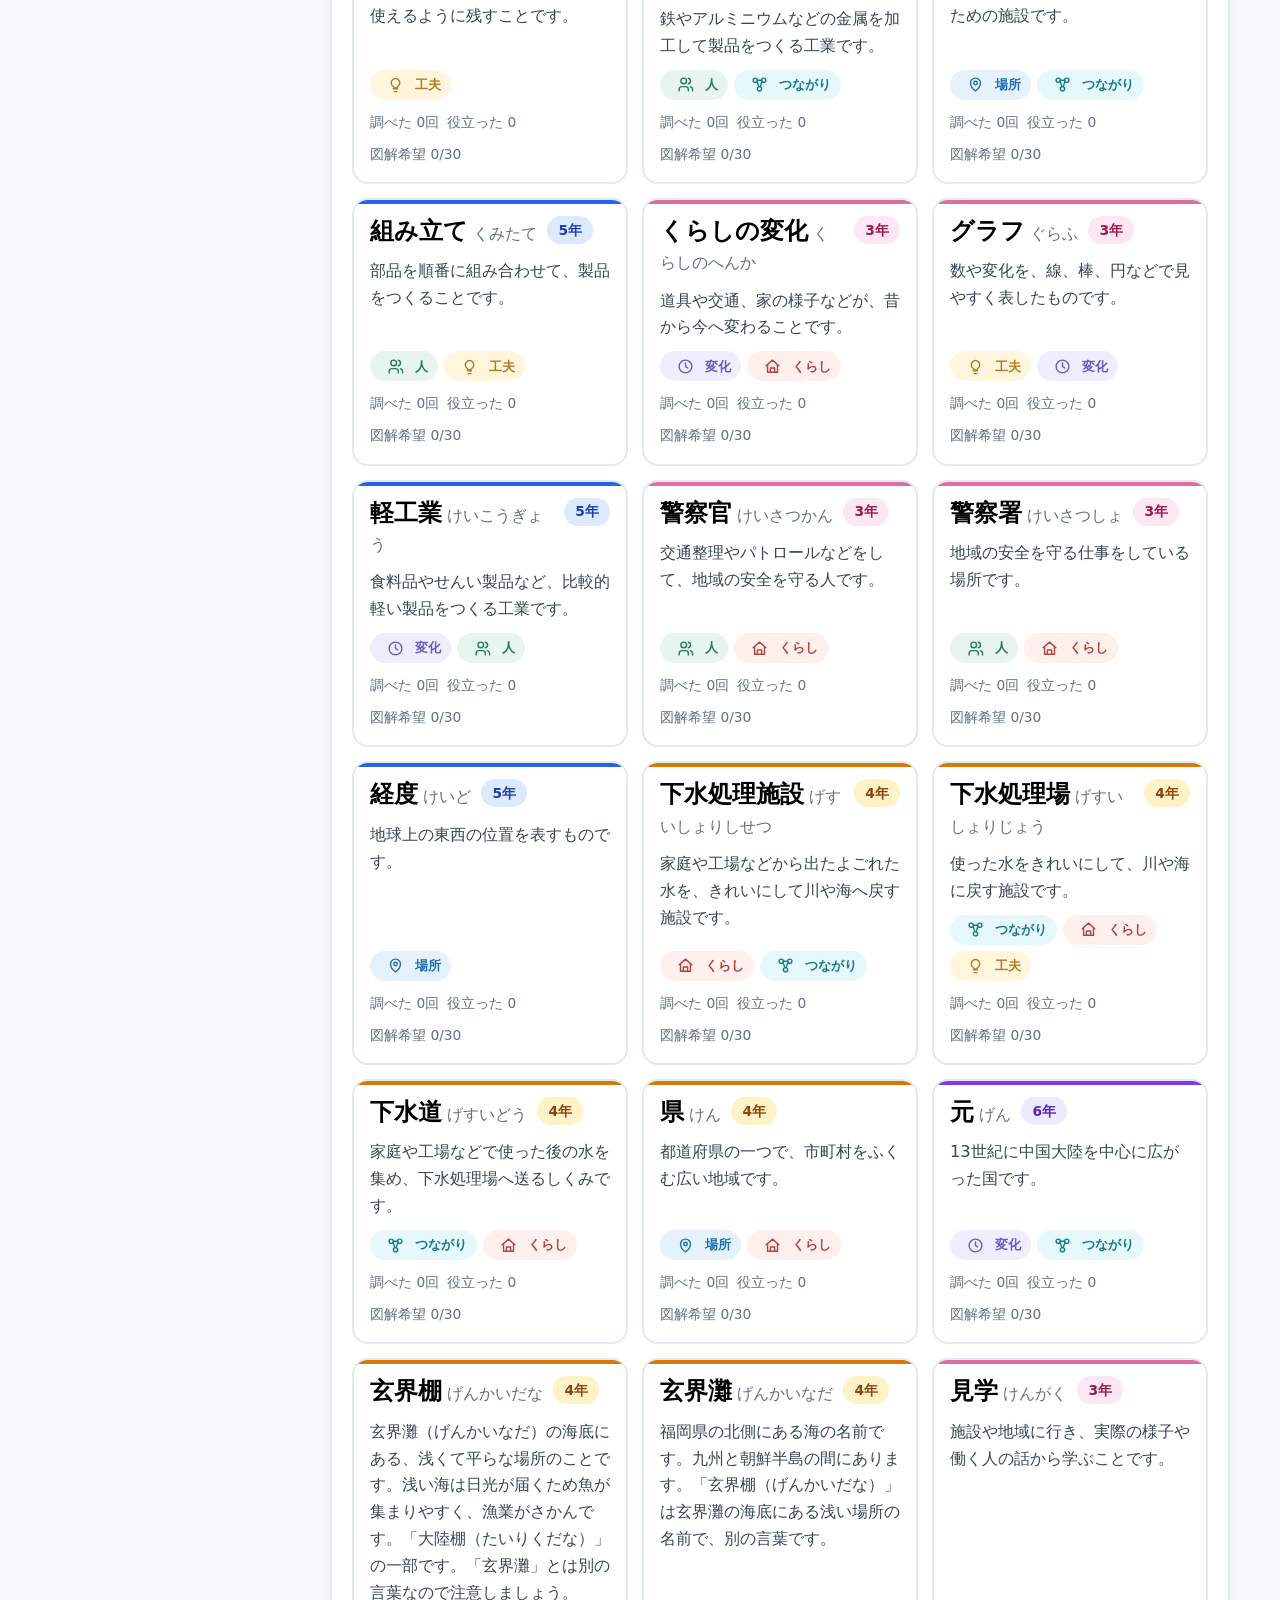
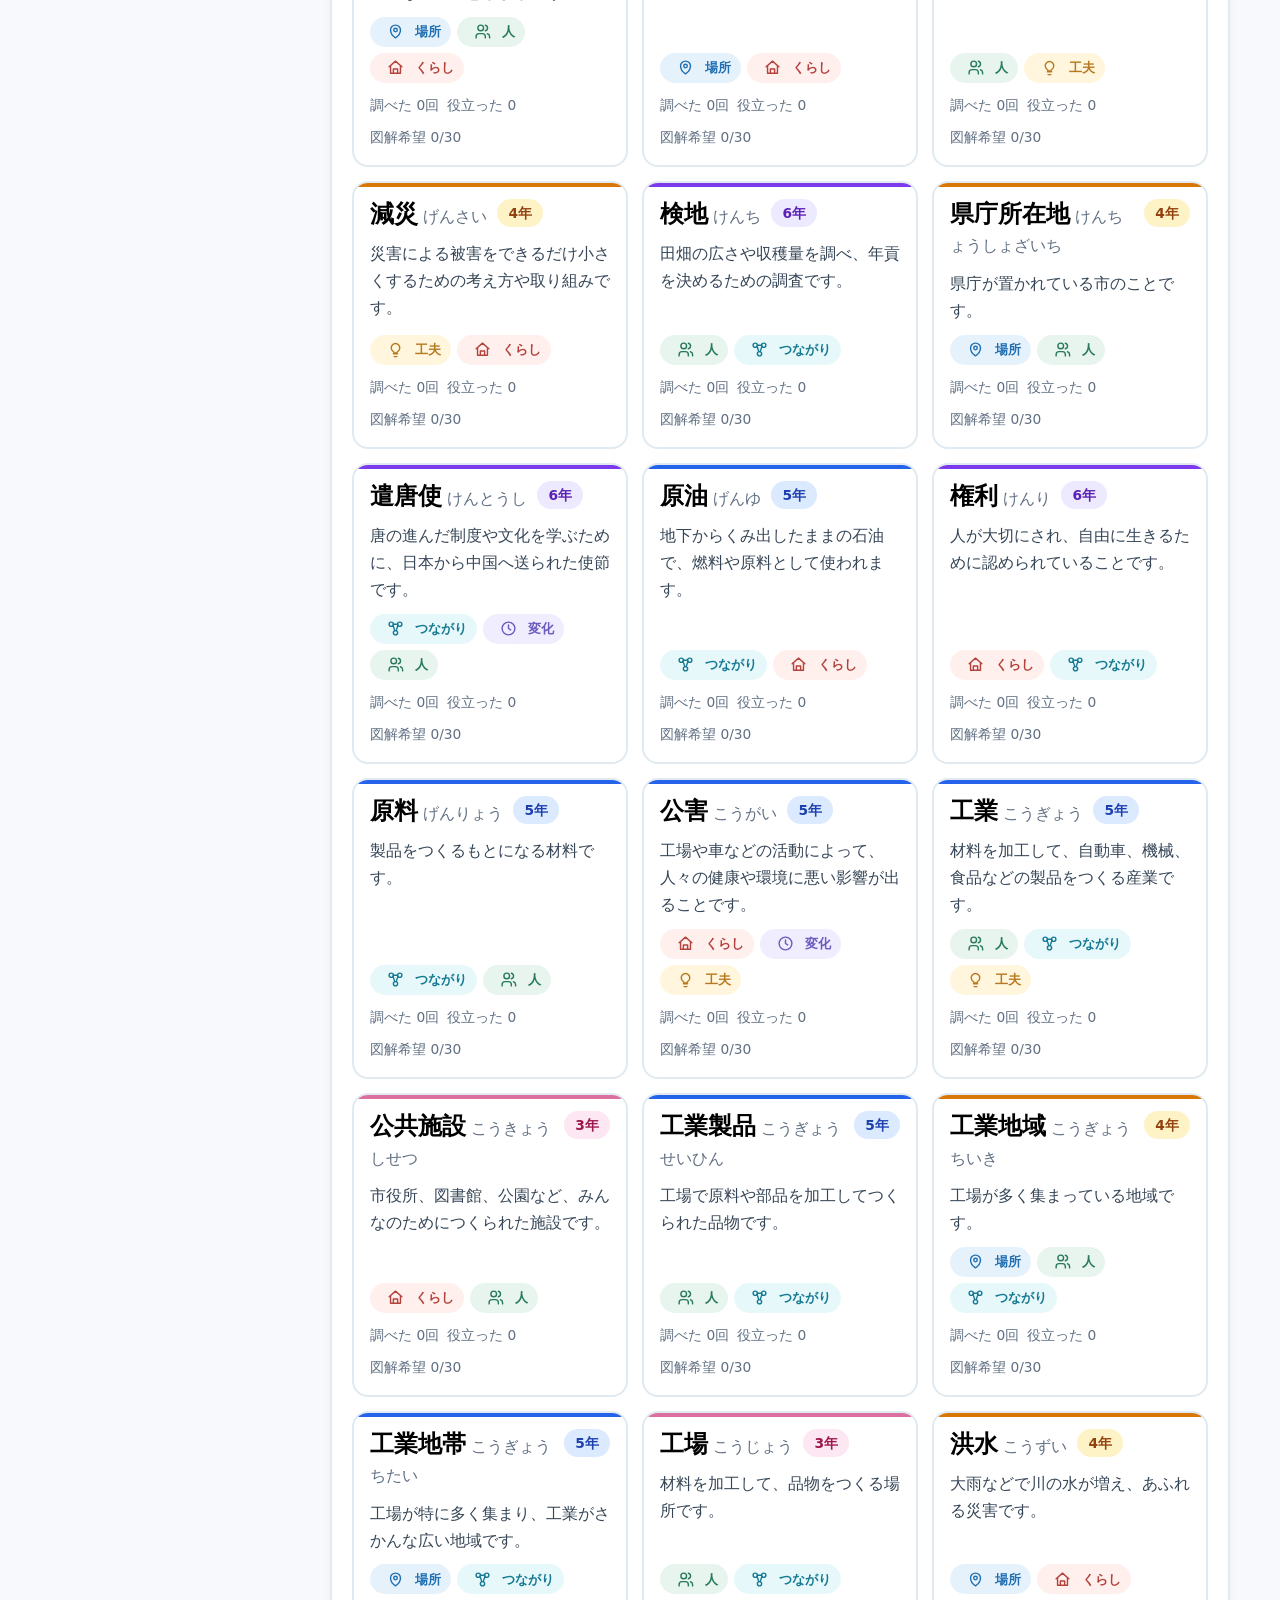
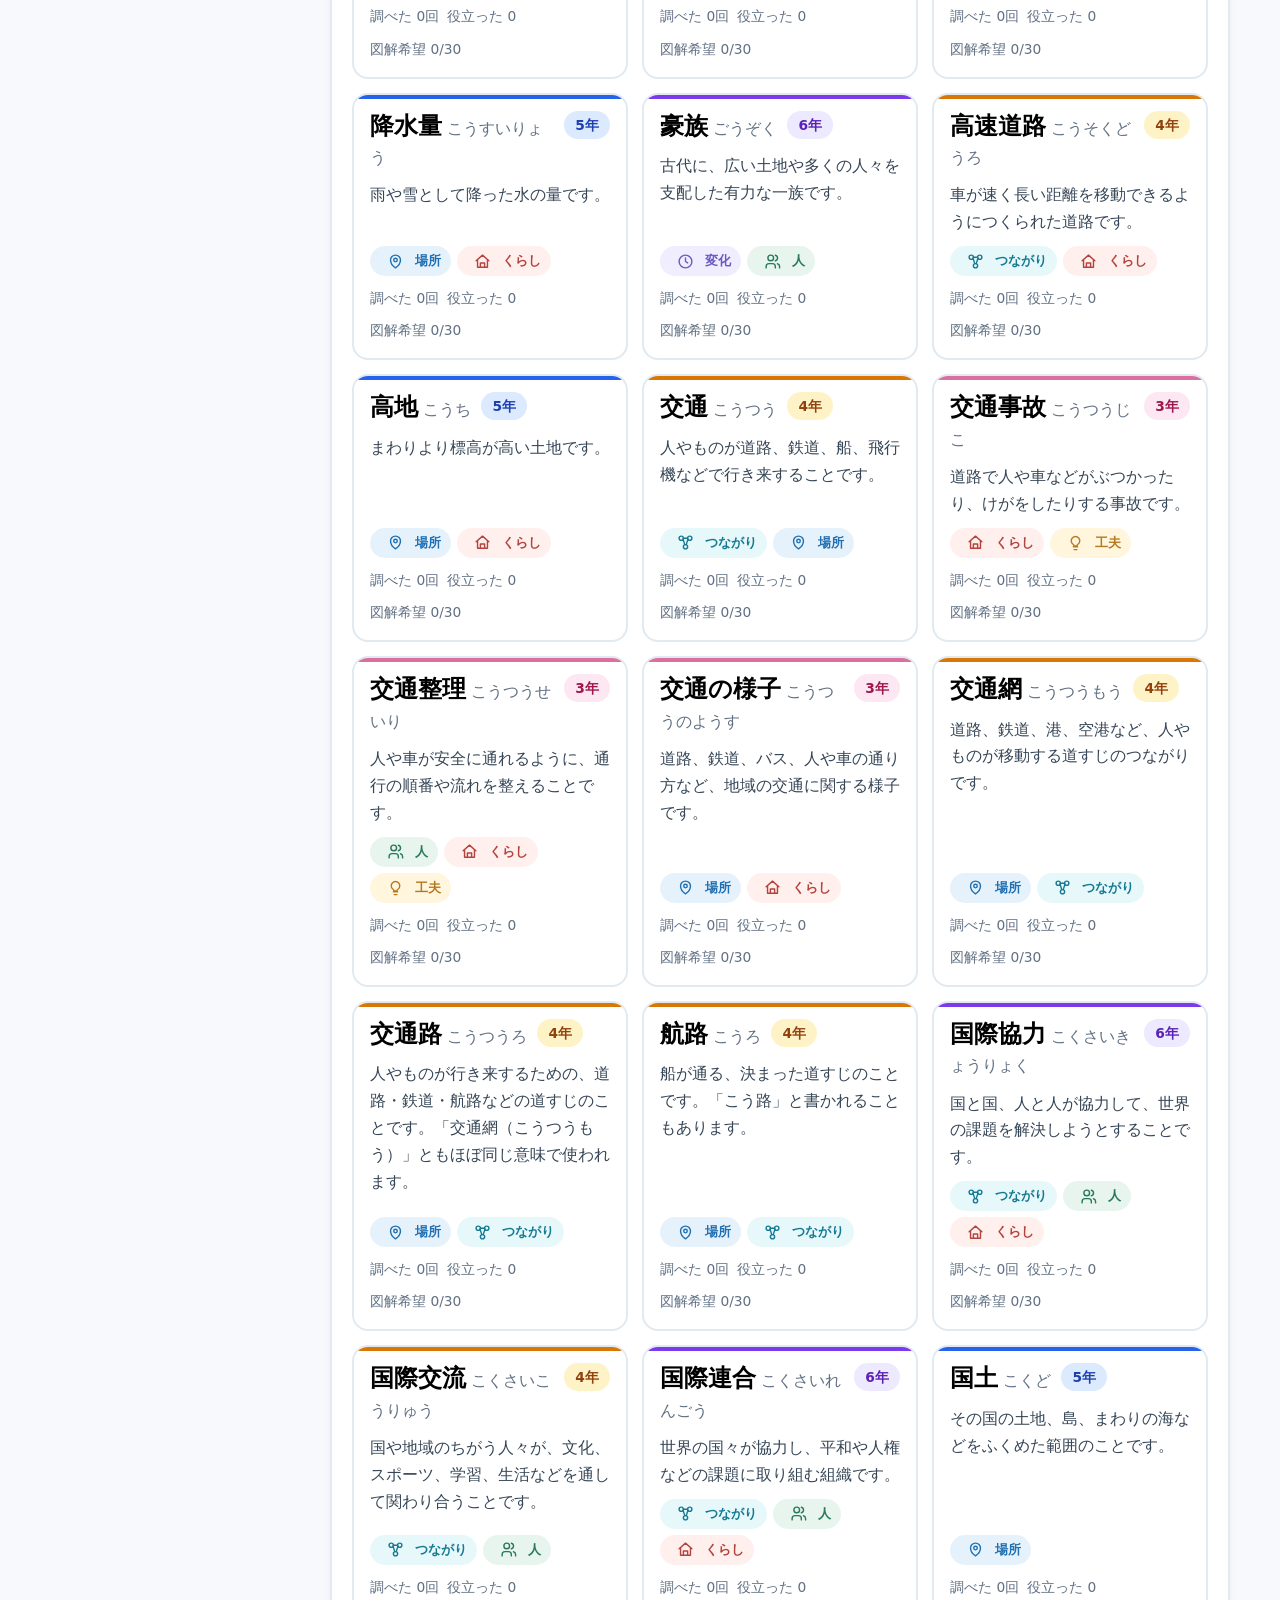
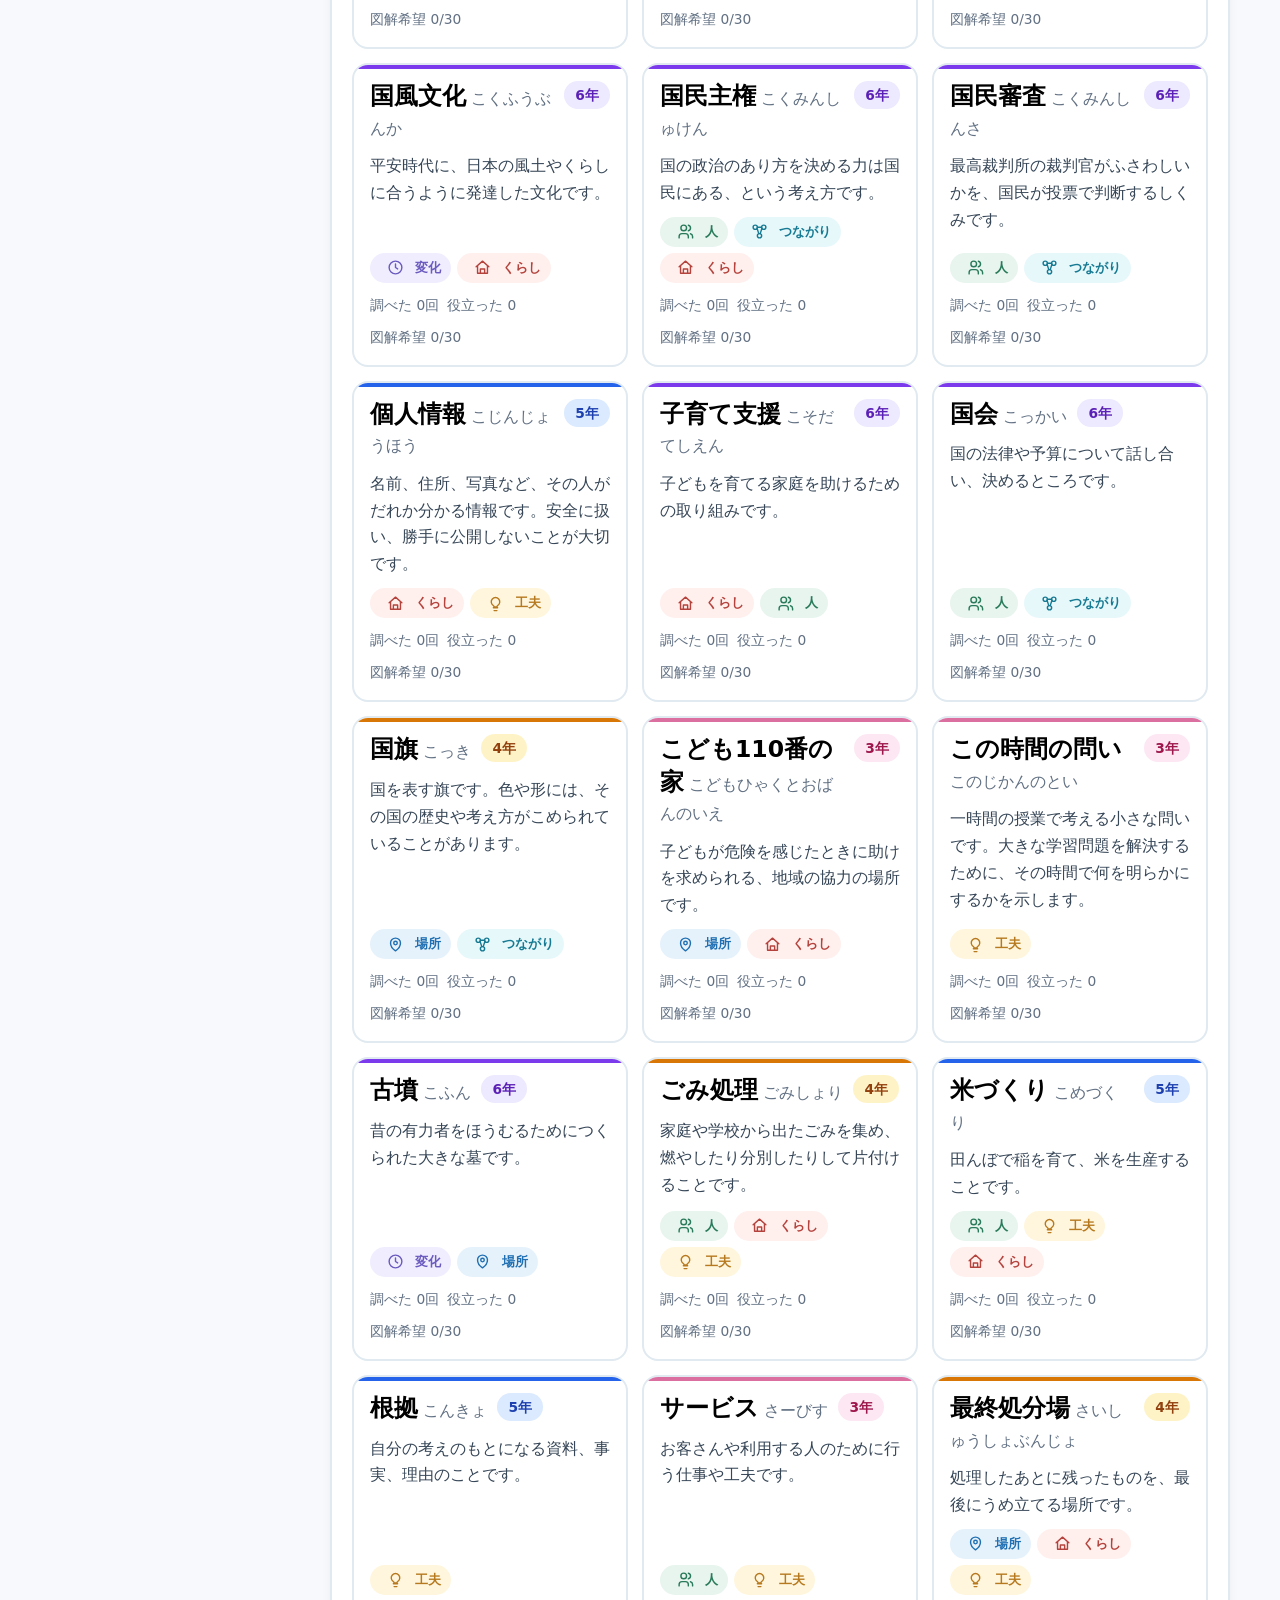
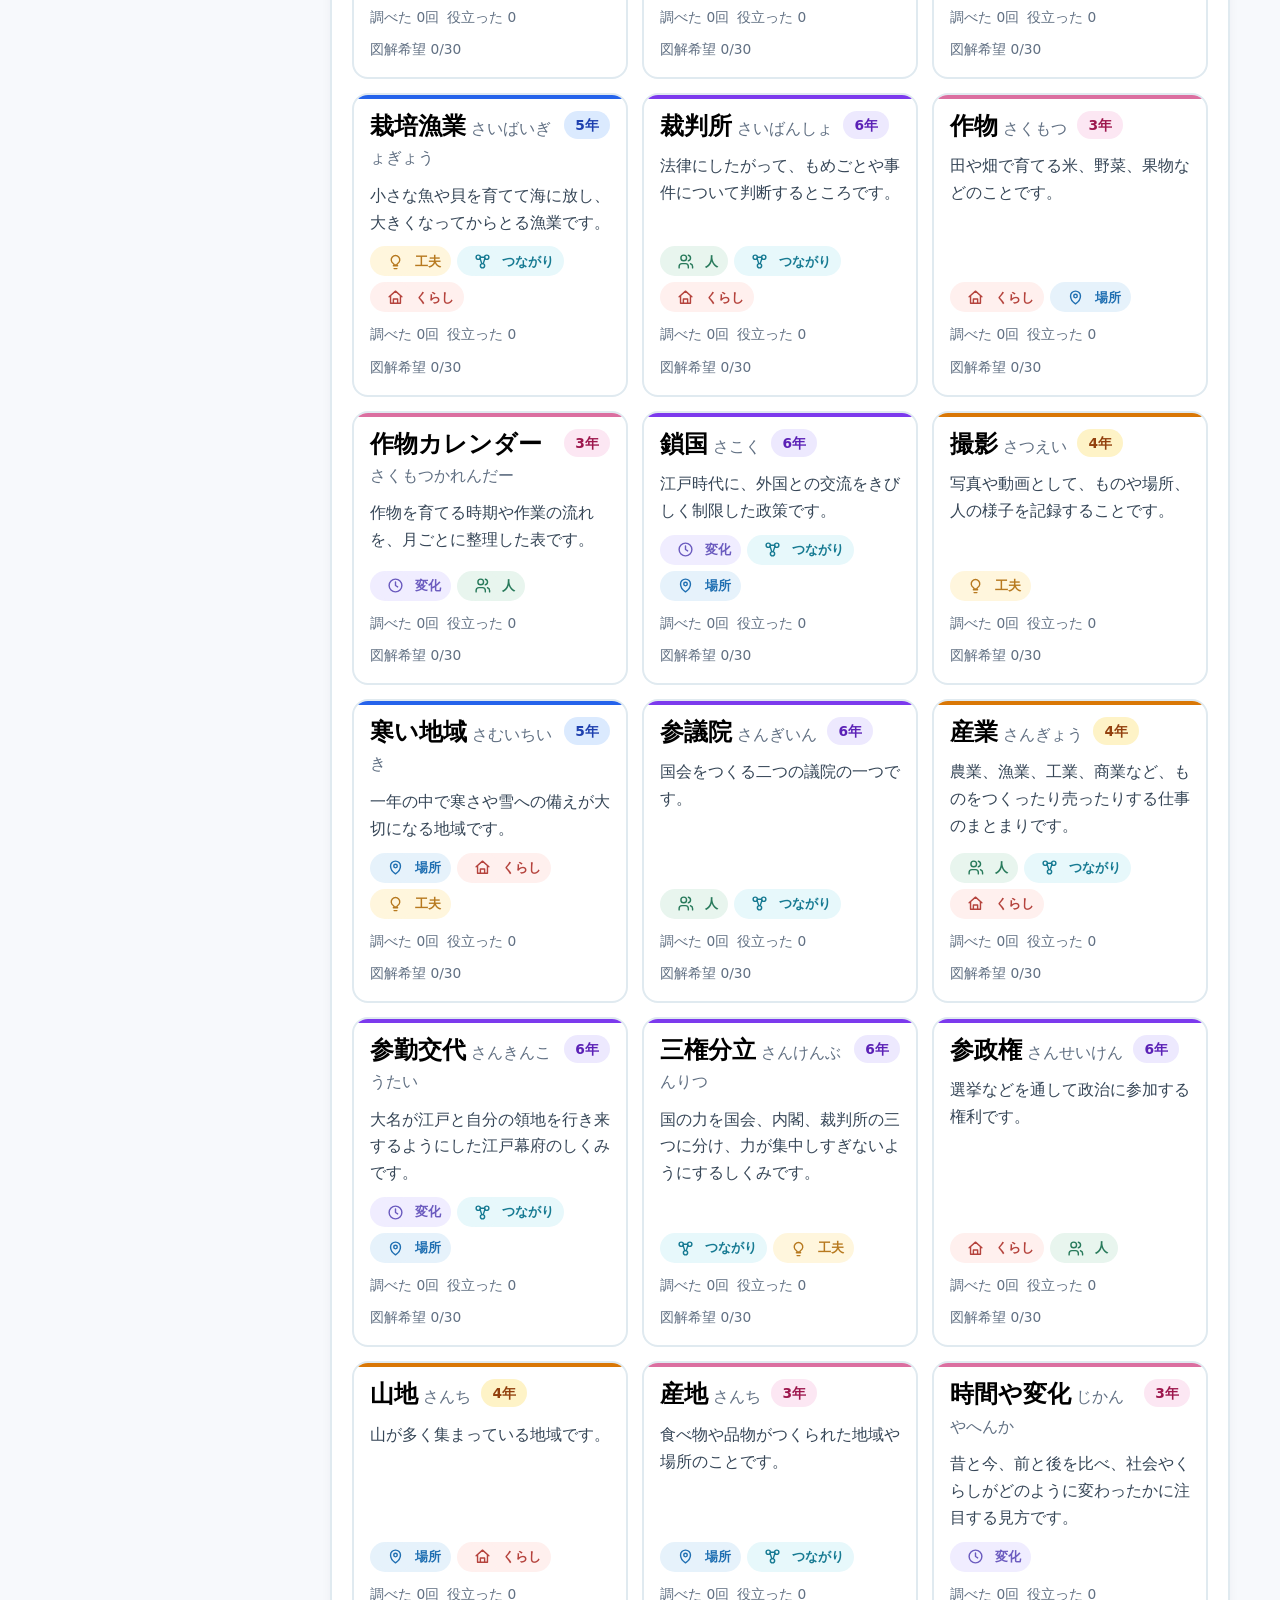
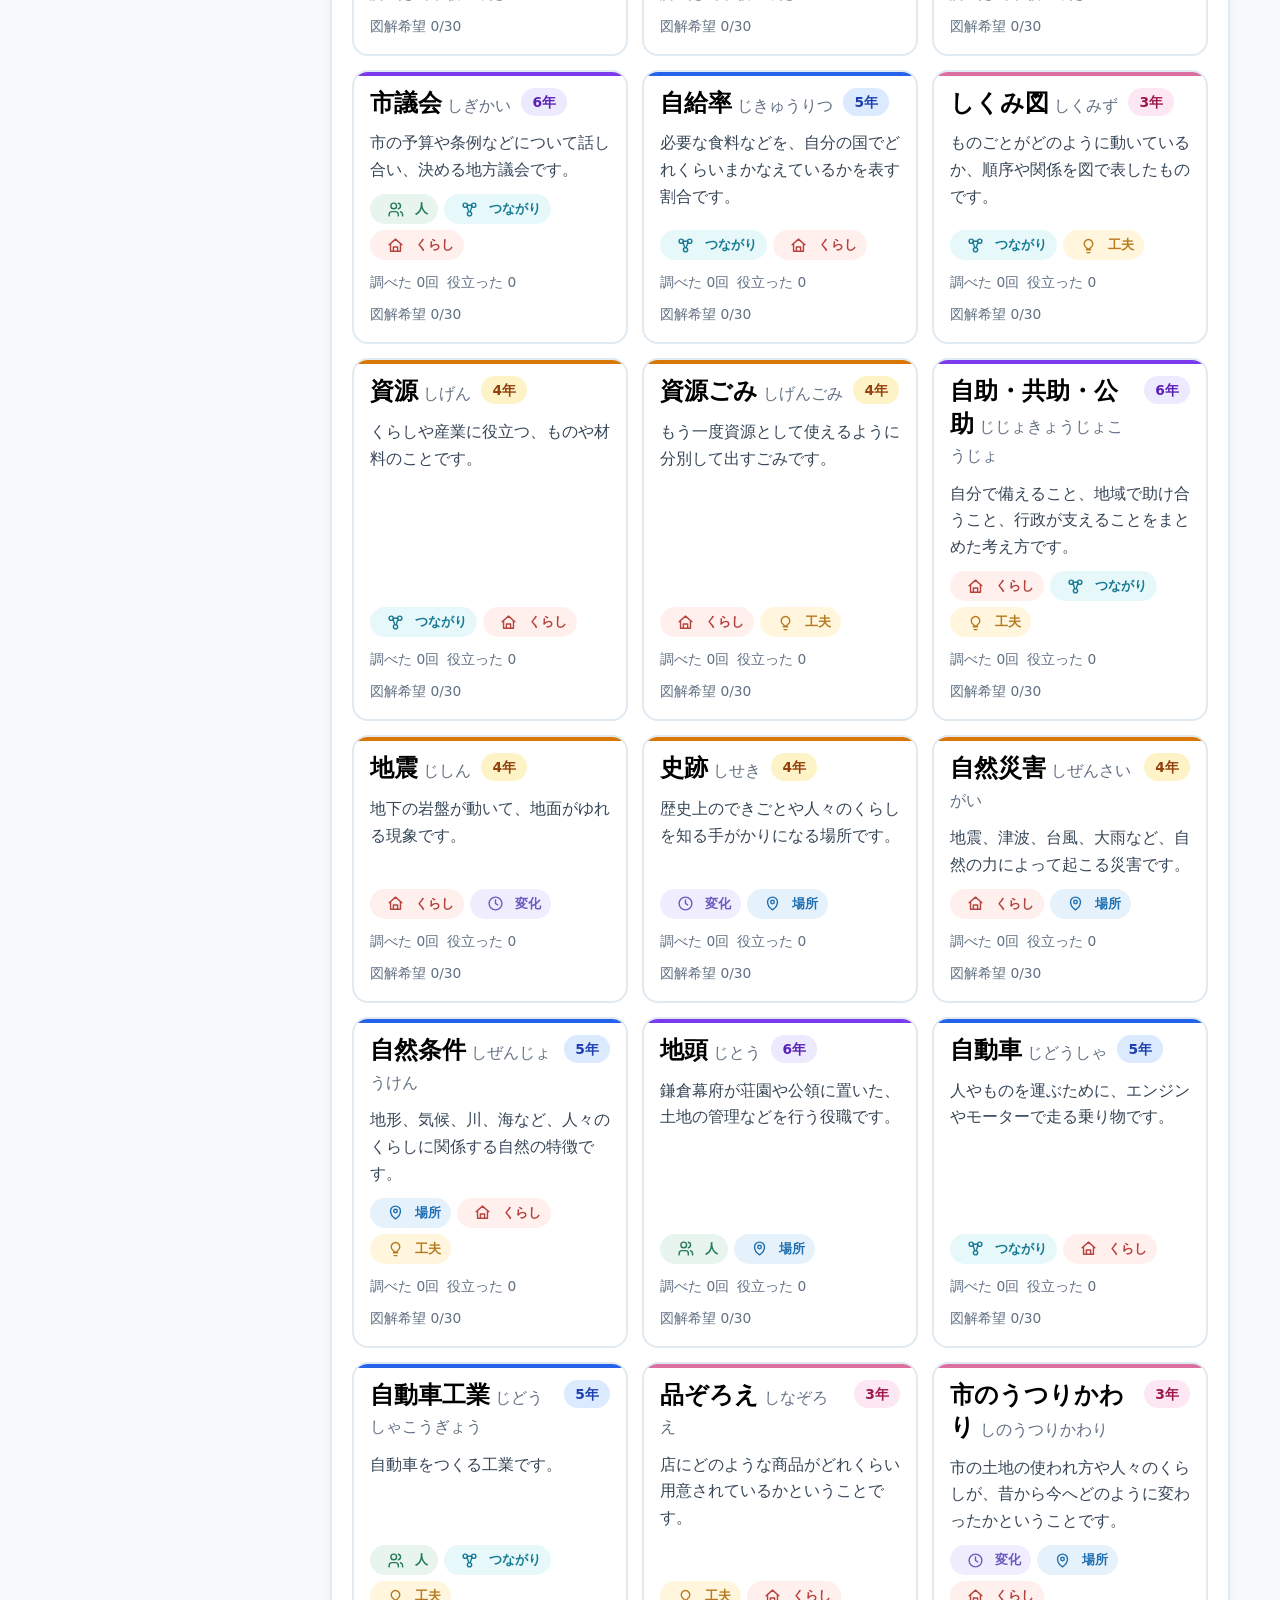
==== commit cca25ca9: "第2版対応：バージョン表記・用語数更新・参照注記 - タイトル・メタ・フッターに「第2版」バッジを追加 - README: 用語数を199語→389語に更新 - config: editionLabe" ====
--- a/index.html
+++ b/index.html
@@ -3,15 +3,15 @@
   <head>
     <meta charset="utf-8">
     <meta name="viewport" content="width=device-width, initial-scale=1">
-    <meta name="description" content="小学校3〜6年生社会の用語を、やさしい意味・例文・見方考え方タグで調べられる教材サイト。">
-    <title>社会ことば辞典</title>
+    <meta name="description" content="小学校3〜6年生社会の用語を、やさしい意味・例文・見方考え方タグで調べられる教材サイト。第2版。">
+    <title>社会ことば辞典 第2版</title>
     <link rel="stylesheet" href="assets/styles.css">
   </head>
   <body>
     <header class="site-header">
       <div class="header-inner">
         <div>
-          <p class="brand-kicker">🏫 神教材製作所</p>
+          <p class="brand-kicker">🏫 神教材製作所 <span class="edition-badge" data-edition-label>第2版</span></p>
           <h1>📖 社会ことば辞典</h1>
           <p class="lead">分からない言葉をすぐに調べよう！3〜6年生の社会科の言葉がたくさん。</p>
         </div>
@@ -147,7 +147,7 @@
     </dialog>
 
     <footer class="site-footer">
-      <p>社会ことば辞典 / 神教材製作所</p>
+      <p>社会ことば辞典 <span data-edition-label>第2版</span> / 神教材製作所</p>
       <p>説明・例文・図解は授業で確認しながら育てていく教材データです。</p>
     </footer>
 
--- a/assets/styles.css
+++ b/assets/styles.css
@@ -60,6 +60,16 @@
   font-weight: 700;
   letter-spacing: 0.05em;
 }
+.edition-badge {
+  margin-left: 8px;
+  padding: 3px 8px;
+  border: 1px solid #b8dccb;
+  border-radius: 999px;
+  background: rgba(255, 255, 255, 0.72);
+  color: #206548;
+  font-size: 0.78rem;
+  letter-spacing: 0;
+}
 h1 {
   margin-bottom: 10px;
   font-size: clamp(2rem, 6vw, 4rem);
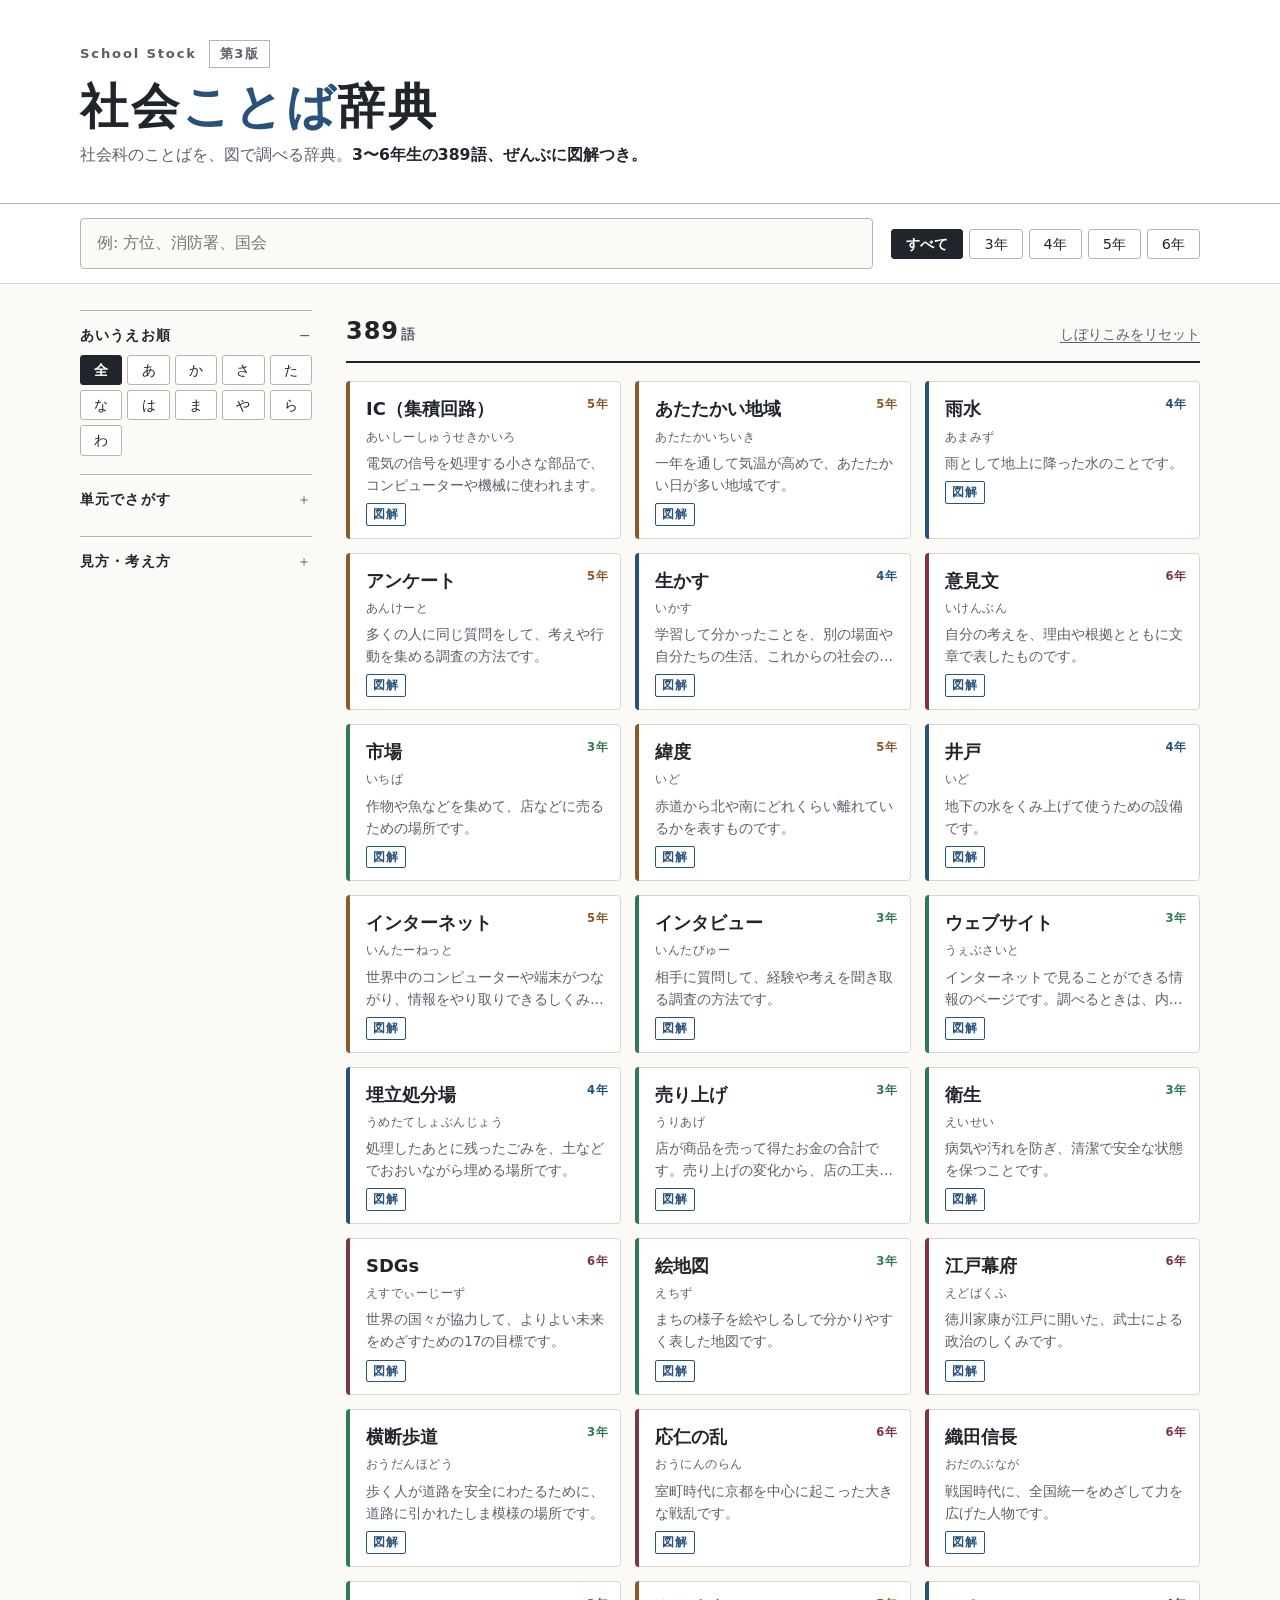
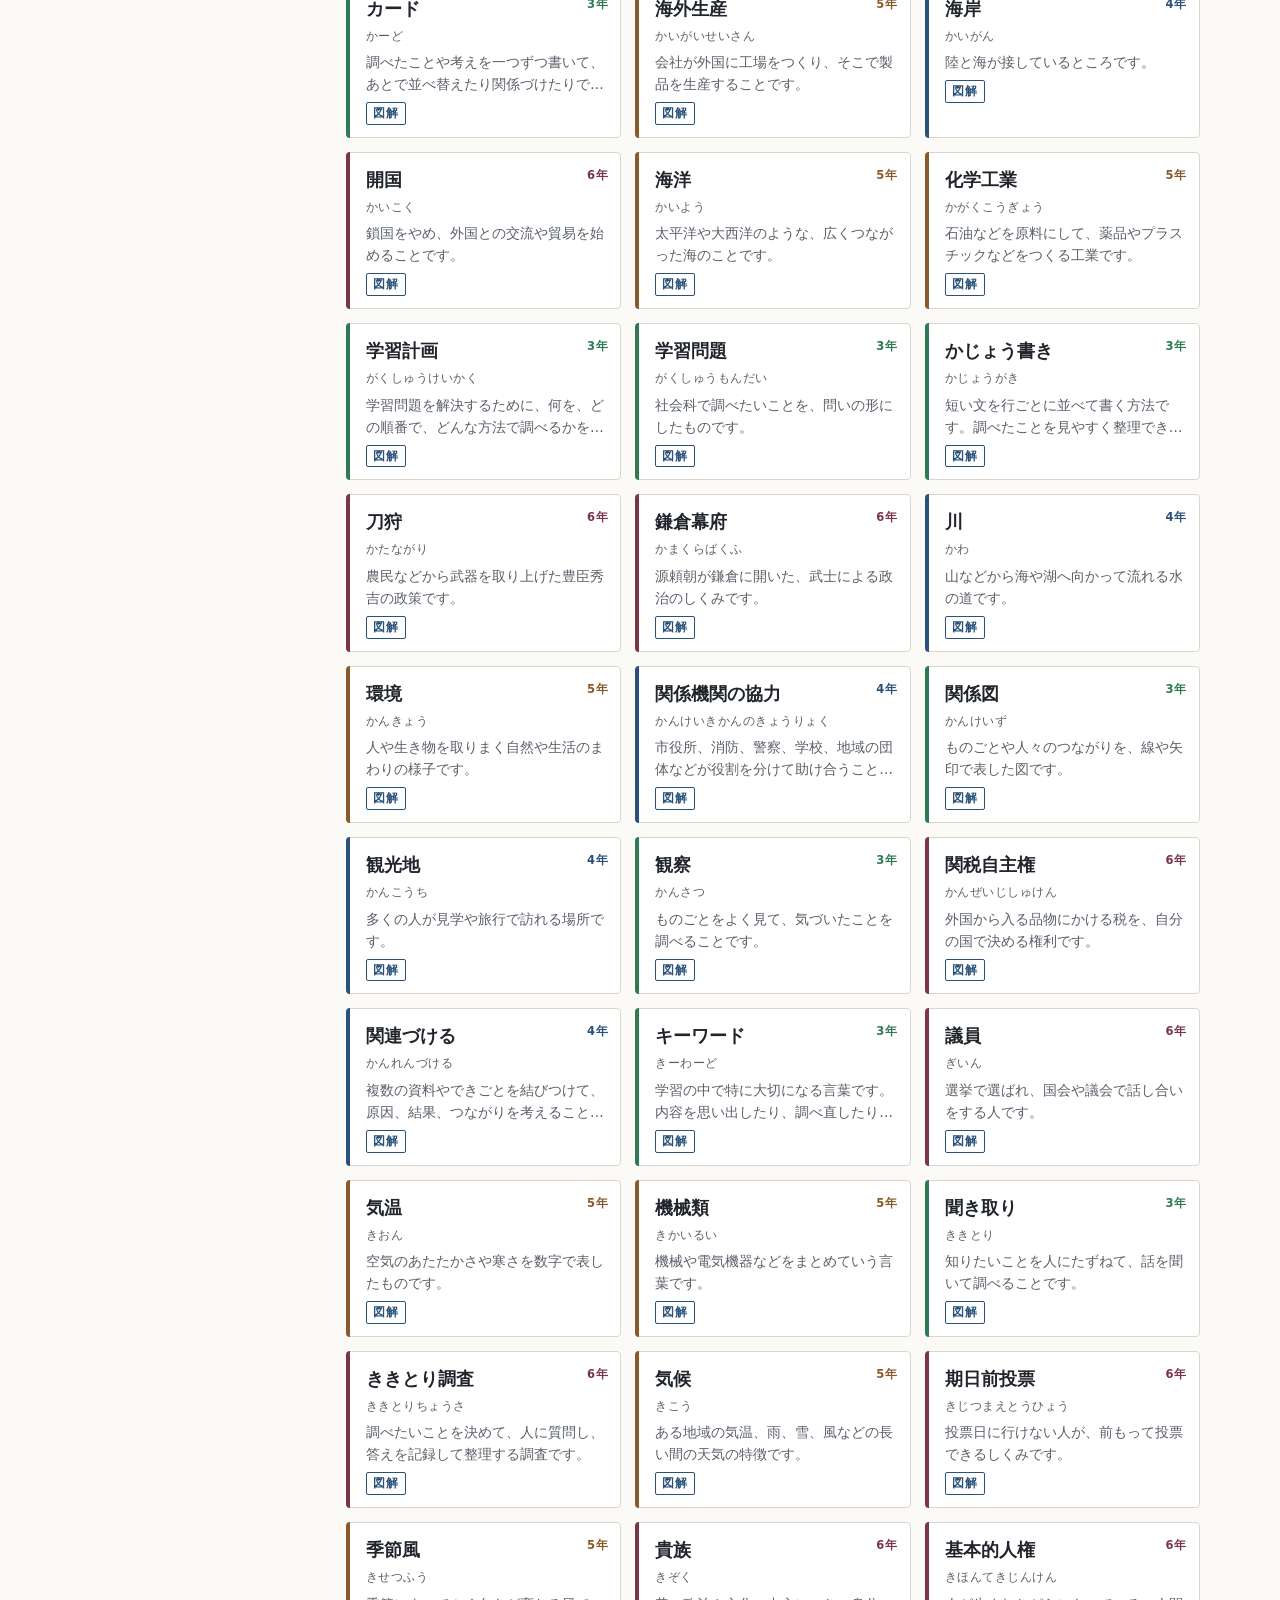
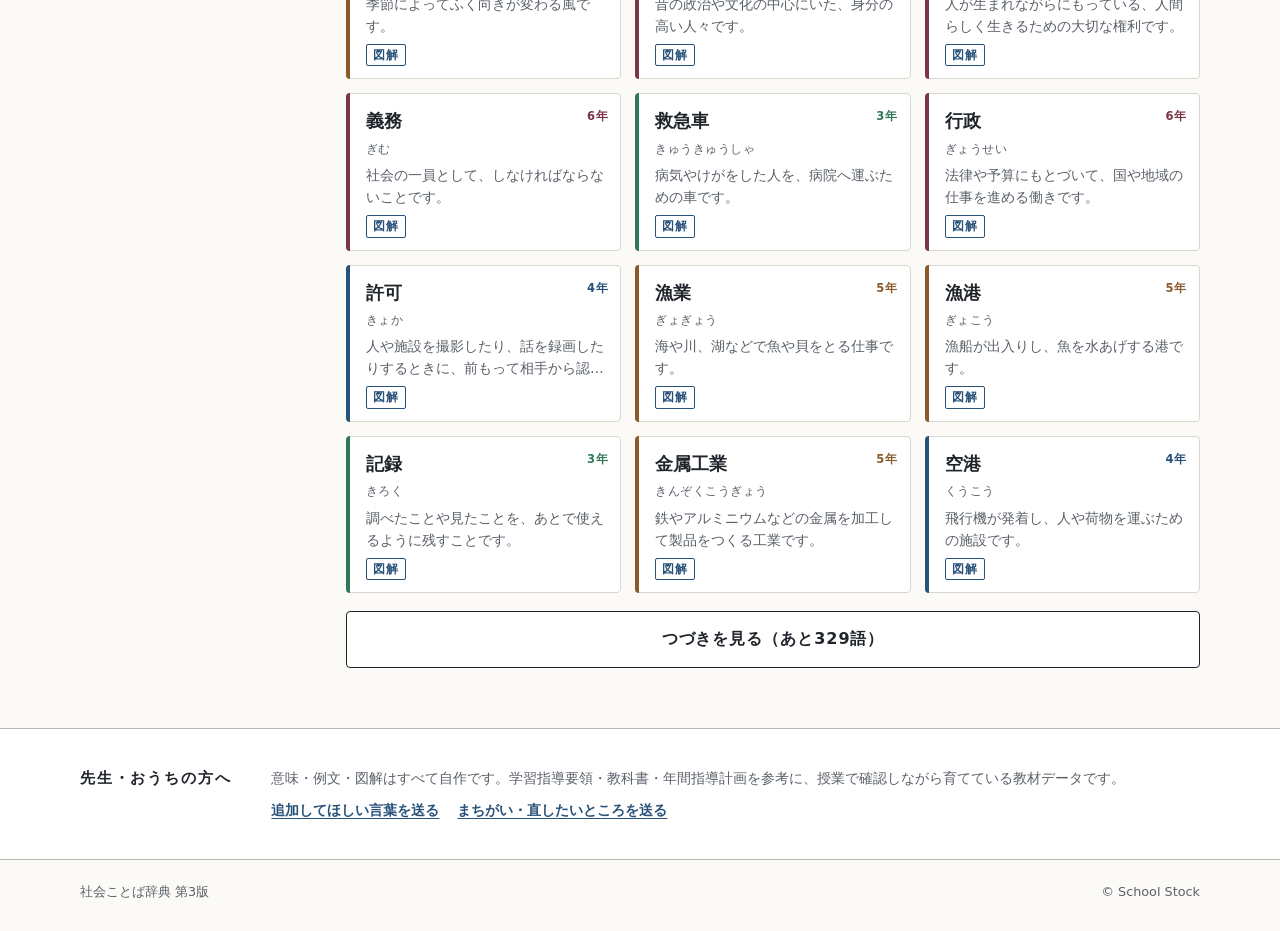
==== commit cd6350b8: "第3版：全389語に図解を追加し、サイトを全面刷新 図解は6型（ながれ・ものラベル・くらべ・ちず・ならび・つながり）のSVGを自作、 歴史人物7名はイラストに。デザインは教科書紙面を手本にしたフラット" ====
--- a/index.html
+++ b/index.html
@@ -3,155 +3,94 @@
   <head>
     <meta charset="utf-8">
     <meta name="viewport" content="width=device-width, initial-scale=1">
-    <meta name="description" content="小学校3〜6年生社会の用語を、やさしい意味・例文・見方考え方タグで調べられる教材サイト。第2版。">
-    <title>社会ことば辞典 第2版</title>
-    <link rel="stylesheet" href="assets/styles.css">
+    <meta name="description" content="小学校3〜6年生の社会科の言葉389語を、やさしい意味・例文・図解で調べられる用語辞典。すべての言葉に図解つき。">
+    <title>社会ことば辞典 第3版 | School Stock</title>
+    <link rel="stylesheet" href="assets/styles.css?v=3">
   </head>
   <body>
     <header class="site-header">
       <div class="header-inner">
-        <div>
-          <p class="brand-kicker">🏫 神教材製作所 <span class="edition-badge" data-edition-label>第2版</span></p>
-          <h1>📖 社会ことば辞典</h1>
-          <p class="lead">分からない言葉をすぐに調べよう！3〜6年生の社会科の言葉がたくさん。</p>
-        </div>
-        <div class="header-actions" aria-label="投稿フォーム">
-          <button class="button ghost" id="addWordLink" type="button" data-feedback-action="add_word">
-            <span aria-hidden="true">＋</span>
-            追加してほしい言葉
-          </button>
-          <a class="button solid" href="#ranking">
-            <span aria-hidden="true">↗</span>
-            よく調べられた言葉
-          </a>
-        </div>
+        <p class="brand-line"><span class="brand">School Stock</span><span class="edition" data-edition-label>第3版</span></p>
+        <h1>社会<span class="accent">ことば</span>辞典</h1>
+        <p class="lead">社会科のことばを、図で調べる辞典。<strong>3〜6年生の389語、ぜんぶに図解つき。</strong></p>
       </div>
     </header>
 
-    <main>
-      <section class="search-band" aria-labelledby="searchTitle">
-        <div class="search-inner">
-          <div class="search-copy">
-            <h2 id="searchTitle">🔍 言葉を調べる</h2>
-            <p>ひらがな・漢字・単元名でも探せます。</p>
-          </div>
-          <label class="search-box">
-            <span class="visually-hidden">検索する言葉</span>
-            <input id="searchInput" type="search" placeholder="例: 方位、消防署、国会、くらし" autocomplete="off">
-          </label>
-          <div class="quick-filters" aria-label="学年でしぼりこむ">
-            <button class="chip active" data-filter-kind="grade" data-filter-value="all">すべて</button>
-            <button class="chip" data-filter-kind="grade" data-filter-value="3">3年</button>
-            <button class="chip" data-filter-kind="grade" data-filter-value="4">4年</button>
-            <button class="chip" data-filter-kind="grade" data-filter-value="5">5年</button>
-            <button class="chip" data-filter-kind="grade" data-filter-value="6">6年</button>
-          </div>
+    <div class="search-band">
+      <div class="search-inner">
+        <label class="search-box">
+          <span class="visually-hidden">調べたい言葉</span>
+          <input id="searchInput" type="search" placeholder="例: 方位、消防署、国会" autocomplete="off">
+        </label>
+        <div class="grade-chips" role="group" aria-label="学年でしぼりこむ">
+          <button class="chip active" data-filter-kind="grade" data-filter-value="all">すべて</button>
+          <button class="chip" data-filter-kind="grade" data-filter-value="3">3年</button>
+          <button class="chip" data-filter-kind="grade" data-filter-value="4">4年</button>
+          <button class="chip" data-filter-kind="grade" data-filter-value="5">5年</button>
+          <button class="chip" data-filter-kind="grade" data-filter-value="6">6年</button>
         </div>
-      </section>
+      </div>
+    </div>
 
-      <section class="tool-layout" aria-label="社会ことば辞典">
-        <aside class="filters-panel">
-          <div class="panel-block">
-            <h2>🔤 あいうえお順</h2>
-            <div class="kana-grid" id="kanaFilter" aria-label="五十音で探す"></div>
-          </div>
-          <div class="panel-block">
-            <h2>📚 単元で探す</h2>
-            <div class="unit-list" id="unitFilter"></div>
-          </div>
-          <div class="panel-block">
-            <h2>💡 見方・考え方</h2>
-            <div class="thinking-list" id="thinkingFilter"></div>
-          </div>
-        </aside>
+    <main class="tool-layout">
+      <aside class="filters-panel" aria-label="しぼりこみ">
+        <details class="panel-block" id="kanaBlock" open>
+          <summary>あいうえお順</summary>
+          <div class="kana-grid" id="kanaFilter"></div>
+        </details>
+        <details class="panel-block" id="unitBlock">
+          <summary>単元でさがす</summary>
+          <div class="tag-list" id="unitFilter"></div>
+        </details>
+        <details class="panel-block" id="thinkingBlock">
+          <summary>見方・考え方</summary>
+          <div class="tag-list" id="thinkingFilter"></div>
+        </details>
+      </aside>
 
-        <section class="results-area">
-          <div class="results-head">
-            <div>
-              <p class="eyebrow">用語一覧</p>
-              <h2><span id="resultCount">0</span>語</h2>
-            </div>
-            <button class="button soft" id="resetFilters">しぼりこみをリセット</button>
-          </div>
-          <div class="term-grid" id="termGrid"></div>
-          <p class="empty-state" id="emptyState" hidden>見つかりませんでした。別の言葉で検索してみてください。</p>
-        </section>
-      </section>
-
-      <section class="ranking-band" id="ranking" aria-labelledby="rankingTitle">
-        <div class="section-head">
-          <div>
-            <p class="eyebrow">つまずきの見える化</p>
-            <h2 id="rankingTitle">⭐ みんながよく調べている言葉</h2>
-          </div>
-          <p id="issueStatsStatus">GitHub Issuesの投稿を読み込んで、教材改善の声を集計します。</p>
+      <section class="results-area" aria-label="用語一覧">
+        <div class="results-head">
+          <p class="count"><span id="resultCount">0</span><small>語</small></p>
+          <button class="reset-button" id="resetFilters" type="button">しぼりこみをリセット</button>
         </div>
-        <div class="ranking-grid">
-          <article class="ranking-panel">
-            <h3>閲覧ランキング</h3>
-            <ol id="viewRanking"></ol>
-          </article>
-          <article class="ranking-panel">
-            <h3>図解リクエスト</h3>
-            <ol id="imageRanking"></ol>
-          </article>
-          <article class="ranking-panel">
-            <h3>見方・考え方別</h3>
-            <div id="thinkingStats" class="tag-stats"></div>
-          </article>
-        </div>
+        <div class="term-grid" id="termGrid"></div>
+        <button class="show-more" id="showMore" type="button" hidden>つづきを見る</button>
+        <p class="empty-state" id="emptyState" hidden>見つかりませんでした。別の言葉で検索してみてください。</p>
       </section>
     </main>
 
+    <section class="teacher-band">
+      <div class="teacher-inner">
+        <h2>先生・おうちの方へ</h2>
+        <div>
+          <p>意味・例文・図解はすべて自作です。学習指導要領・教科書・年間指導計画を参考に、授業で確認しながら育てている教材データです。</p>
+          <div class="form-links">
+            <a href="https://docs.google.com/forms/d/e/1FAIpQLSfN4o0kxUThyZajWw6gqnSNQ6STu92WrQHEuZJv_ZbGqxKOgA/viewform" target="_blank" rel="noopener">追加してほしい言葉を送る</a>
+            <a href="https://docs.google.com/forms/d/e/1FAIpQLSfEdOGc-b0GSouR7Gab7YsTsbL2SntOROlpdBVskjJ4SmtN6A/viewform" target="_blank" rel="noopener">まちがい・直したいところを送る</a>
+          </div>
+        </div>
+      </div>
+    </section>
+
     <dialog class="term-dialog" id="termDialog">
       <div class="dialog-body">
-        <button class="icon-button close-button" id="closeDialog" aria-label="閉じる">×</button>
+        <button class="close-button" id="closeDialog" type="button" aria-label="閉じる">×</button>
         <div id="dialogContent"></div>
       </div>
     </dialog>
 
-    <dialog class="feedback-dialog" id="feedbackDialog">
-      <form class="feedback-form" id="feedbackForm" method="dialog">
-        <button class="icon-button close-button" id="closeFeedbackDialog" type="button" aria-label="閉じる">×</button>
-        <p class="eyebrow">GitHubに記録する</p>
-        <h2 id="feedbackTitle">投稿フォーム</h2>
-        <div id="googleFormSection"></div>
-        <p class="feedback-note">GitHubに投稿すると、ランキングや図解リクエストの集計に使われます。</p>
-        <input id="feedbackAction" type="hidden">
-        <input id="feedbackTermId" type="hidden">
-        <div class="form-grid">
-          <label>
-            <span>言葉</span>
-            <input id="feedbackTerm" type="text" placeholder="例: 消防署" required>
-          </label>
-          <label>
-            <span>学年</span>
-            <select id="feedbackGrade">
-              <option value="">わからない</option>
-              <option value="3">3年</option>
-              <option value="4">4年</option>
-              <option value="5">5年</option>
-              <option value="6">6年</option>
-            </select>
-          </label>
-        </div>
-        <label>
-          <span>メモ</span>
-          <textarea id="feedbackComment" rows="5" placeholder="どこが分かりにくかったか、どんな図がほしいか、追加してほしい理由など"></textarea>
-        </label>
-        <div class="dialog-actions">
-          <button class="button solid" type="submit">GitHubに投稿する</button>
-          <button class="button ghost" id="cancelFeedback" type="button">キャンセル</button>
-        </div>
-      </form>
-    </dialog>
-
     <footer class="site-footer">
-      <p>社会ことば辞典 <span data-edition-label>第2版</span> / 神教材製作所</p>
-      <p>説明・例文・図解は授業で確認しながら育てていく教材データです。</p>
+      <div class="inner">
+        <p>社会ことば辞典 <span data-edition-label>第3版</span></p>
+        <p>© School Stock</p>
+      </div>
     </footer>
 
-    <script src="data/terms.js"></script>
-    <script src="assets/app.js"></script>
+    <script src="data/terms.js?v=3"></script>
+    <script src="data/zukai/zukai_g3.js?v=3"></script>
+    <script src="data/zukai/zukai_g4.js?v=3"></script>
+    <script src="data/zukai/zukai_g5.js?v=3"></script>
+    <script src="data/zukai/zukai_g6.js?v=3"></script>
+    <script src="assets/app.js?v=3"></script>
   </body>
 </html>
--- a/assets/styles.css
+++ b/assets/styles.css
@@ -1,635 +1,563 @@
 :root {
-  --ink: #1f2933;
-  --muted: #617083;
-  --line: #d8e1ea;
-  --paper: #f7f9fc;
+  --paper: #fbfaf7;
   --white: #ffffff;
-  --blue: #1f6fb2;
-  --blue-soft: #e6f2fb;
-  --green: #287a5b;
-  --green-soft: #e8f5ee;
-  --amber: #b7791f;
-  --amber-soft: #fff6dd;
-  --red: #b5433d;
-  --red-soft: #fff0ee;
-  --violet: #6b5bbf;
-  --violet-soft: #f0edff;
-  --cyan: #167a92;
-  --cyan-soft: #e7f8fb;
-  --shadow: 0 8px 32px rgba(35, 55, 78, 0.10);
-  --radius-sm: 10px;
-  --radius-md: 16px;
-  --radius-lg: 24px;
-  font-family: "Hiragino Maru Gothic ProN", "Hiragino Sans", "Yu Gothic", system-ui, -apple-system, BlinkMacSystemFont, sans-serif;
-  font-size: 1.05rem;
-}
-
-/* ===== リセット ===== */
+  --ink: #20242b;
+  --ink-soft: #5a6069;
+  --line: #d9d6ce;
+  --line-dark: #b9b5aa;
+  --ai: #29527a;        /* 藍 = メイン */
+  --ai-soft: #eef3f8;
+  --shu: #c3502b;       /* 朱 = 強調（最小限） */
+  --g3: #2f7a54;
+  --g4: #29527a;
+  --g5: #8a5a2a;
+  --g6: #7a3548;
+  font-family: "Hiragino Sans", "Hiragino Kaku Gothic ProN", "Yu Gothic", system-ui, sans-serif;
+  font-size: 16px;
+}
+
 * { box-sizing: border-box; }
 html { scroll-behavior: smooth; }
 body {
   margin: 0;
   color: var(--ink);
   background: var(--paper);
-  line-height: 1.75;
-}
-button, input { font: inherit; }
-button { cursor: pointer; }
-a { color: inherit; }
-h1, h2, h3, p { margin-top: 0; }
-
-/* ===== ヘッダー ===== */
+  line-height: 1.8;
+}
+button, input { font: inherit; color: inherit; }
+button { cursor: pointer; background: none; border: none; padding: 0; }
+a { color: var(--ai); }
+h1, h2, h3, p, dl, dd, figure { margin: 0; }
+
+.visually-hidden {
+  position: absolute; width: 1px; height: 1px;
+  margin: -1px; padding: 0; overflow: hidden;
+  clip: rect(0 0 0 0); border: 0;
+}
+
+.inner {
+  width: min(1120px, calc(100% - 40px));
+  margin: 0 auto;
+}
+
+/* ===== ヘッダー：辞典の扉 ===== */
 .site-header {
-  background: linear-gradient(135deg, #e4f5ec 0%, #fef9ee 50%, #eef4ff 100%);
-  border-bottom: 2px solid #c8e6d0;
+  background: var(--white);
+  border-bottom: 1px solid var(--line-dark);
 }
 .header-inner {
-  width: min(1180px, calc(100% - 32px));
+  width: min(1120px, calc(100% - 40px));
   margin: 0 auto;
-  min-height: 220px;
-  display: grid;
-  grid-template-columns: 1fr auto;
+  padding: 40px 0 34px;
+}
+.brand-line {
+  display: flex;
   align-items: center;
-  gap: 32px;
-}
-.brand-kicker,
-.eyebrow {
-  margin: 0 0 6px;
-  color: var(--green);
-  font-size: 0.85rem;
-  font-weight: 700;
-  letter-spacing: 0.05em;
-}
-.edition-badge {
-  margin-left: 8px;
-  padding: 3px 8px;
-  border: 1px solid #b8dccb;
-  border-radius: 999px;
-  background: rgba(255, 255, 255, 0.72);
-  color: #206548;
-  font-size: 0.78rem;
-  letter-spacing: 0;
-}
-h1 {
-  margin-bottom: 10px;
-  font-size: clamp(2rem, 6vw, 4rem);
-  line-height: 1.1;
-  letter-spacing: -0.01em;
-  color: #1a4731;
-}
-h2 {
-  margin-bottom: 8px;
-  font-size: 1.25rem;
-  line-height: 1.35;
-  letter-spacing: 0;
-}
-h3 {
-  margin-bottom: 12px;
-  font-size: 1rem;
-  letter-spacing: 0;
+  gap: 12px;
+  font-size: 0.82rem;
+  font-weight: 600;
+  letter-spacing: 0.14em;
+  color: var(--ink-soft);
+}
+.brand-line .edition {
+  border: 1px solid var(--line-dark);
+  padding: 1px 10px;
+  letter-spacing: 0.1em;
+}
+.site-header h1 {
+  margin: 10px 0 6px;
+  font-size: clamp(1.9rem, 5vw, 3rem);
+  font-weight: 700;
+  letter-spacing: 0.06em;
+  line-height: 1.2;
+}
+.site-header h1 .accent {
+  color: var(--ai);
 }
 .lead {
-  max-width: 620px;
-  margin: 0;
-  color: #4a6051;
-  font-size: 1rem;
-}
-.header-actions {
+  font-size: 0.98rem;
+  color: var(--ink-soft);
+}
+.lead strong {
+  color: var(--ink);
+  font-weight: 600;
+}
+
+/* ===== 検索帯 ===== */
+.search-band {
+  background: var(--white);
+  border-bottom: 1px solid var(--line);
+  position: sticky;
+  top: 0;
+  z-index: 5;
+}
+.search-inner {
+  width: min(1120px, calc(100% - 40px));
+  margin: 0 auto;
+  padding: 14px 0;
   display: flex;
   flex-wrap: wrap;
-  gap: 10px;
-  justify-content: flex-end;
-}
-
-/* ===== ボタン ===== */
-.button,
-.chip,
-.mini-button,
-.tag-button {
-  min-height: 44px;
-  border: 2px solid var(--line);
-  border-radius: var(--radius-lg);
-  display: inline-flex;
+  gap: 10px 18px;
   align-items: center;
-  justify-content: center;
-  gap: 8px;
-  padding: 0 18px;
-  background: var(--white);
-  color: var(--ink);
-  text-decoration: none;
-  font-weight: 700;
-  font-size: 0.95rem;
-  transition: transform 120ms ease, box-shadow 120ms ease, background 120ms ease;
-}
-.button:hover, .chip:hover, .tag-button:hover {
-  transform: translateY(-1px);
-  box-shadow: 0 4px 12px rgba(0,0,0,0.10);
-}
-.button.solid {
-  border-color: var(--green);
-  background: var(--green);
-  color: var(--white);
-}
-.button.solid:hover { background: #206548; border-color: #206548; }
-.button.ghost { background: transparent; }
-.button.soft {
-  background: var(--green-soft);
-  border-color: #b8dccb;
-  color: var(--green);
-}
-
-/* ===== 検索バンド ===== */
-.search-band {
-  background: var(--white);
-  border-bottom: 2px solid #e8eef4;
-}
-.search-inner {
-  width: min(1180px, calc(100% - 32px));
-  margin: 0 auto;
-  padding: 20px 0;
-  display: grid;
-  grid-template-columns: minmax(190px, 0.7fr) minmax(280px, 1fr) auto;
-  align-items: center;
-  gap: 20px;
-}
-.search-copy p {
-  margin: 0;
-  color: var(--muted);
-  font-size: 0.9rem;
+}
+.search-box {
+  flex: 1 1 300px;
+  display: flex;
 }
 .search-box input {
   width: 100%;
-  min-height: 56px;
-  border: 2.5px solid #b9c9d8;
-  border-radius: var(--radius-md);
-  padding: 0 18px;
-  background: #fff;
-  color: var(--ink);
-  font-size: 1.1rem;
+  padding: 10px 16px;
+  border: 1.5px solid var(--line-dark);
+  border-radius: 4px;
+  background: var(--paper);
 }
 .search-box input:focus {
-  border-color: var(--blue);
-  outline: 3px solid rgba(31, 111, 178, 0.15);
-}
-.quick-filters {
-  display: flex;
-  flex-wrap: wrap;
+  outline: 2px solid var(--ai);
+  outline-offset: -1px;
+}
+.grade-chips {
+  display: flex;
+  gap: 6px;
+}
+.chip {
+  padding: 7px 14px;
+  border: 1px solid var(--line-dark);
+  border-radius: 3px;
+  background: var(--white);
+  font-size: 0.9rem;
+  line-height: 1;
+}
+.chip:hover { border-color: var(--ink); }
+.chip.active {
+  background: var(--ink);
+  border-color: var(--ink);
+  color: var(--white);
+  font-weight: 600;
+}
+
+/* ===== 本体レイアウト ===== */
+.tool-layout {
+  width: min(1120px, calc(100% - 40px));
+  margin: 26px auto 60px;
+  display: grid;
+  grid-template-columns: 232px 1fr;
+  gap: 34px;
+  align-items: start;
+}
+
+/* --- フィルタ列 --- */
+.filters-panel {
+  display: grid;
+  gap: 4px;
+  position: sticky;
+  top: 76px;
+}
+.panel-block {
+  border-top: 1px solid var(--line-dark);
+  padding: 2px 0 14px;
+}
+.panel-block summary {
+  list-style: none;
+  cursor: pointer;
+  padding: 10px 0 6px;
+  font-size: 0.88rem;
+  font-weight: 700;
+  letter-spacing: 0.08em;
+  display: flex;
+  justify-content: space-between;
+  align-items: center;
+}
+.panel-block summary::-webkit-details-marker { display: none; }
+.panel-block summary::after {
+  content: "＋";
+  color: var(--ink-soft);
+  font-weight: 400;
+}
+.panel-block[open] summary::after { content: "−"; }
+.kana-grid {
+  display: grid;
+  grid-template-columns: repeat(5, 1fr);
+  gap: 5px;
+}
+.kana-grid .chip {
+  padding: 7px 0;
+  text-align: center;
+}
+.tag-list {
+  display: grid;
+  gap: 4px;
+}
+.tag-button {
+  text-align: left;
+  padding: 6px 8px;
+  border-radius: 3px;
+  font-size: 0.88rem;
+  line-height: 1.5;
+  display: flex;
+  align-items: center;
   gap: 8px;
-  justify-content: flex-end;
-}
-.chip {
-  min-height: 40px;
-  padding: 0 14px;
-  font-size: 0.9rem;
-}
-.chip.active,
+}
+.tag-button:hover { background: var(--ai-soft); }
 .tag-button.active {
-  border-color: var(--blue);
-  background: var(--blue);
+  background: var(--ink);
   color: var(--white);
-}
-
-/* ===== レイアウト ===== */
-.tool-layout {
-  width: min(1180px, calc(100% - 32px));
-  margin: 24px auto 40px;
-  display: grid;
-  grid-template-columns: 260px 1fr;
-  gap: 20px;
-  align-items: start;
-}
-.filters-panel {
-  position: sticky;
-  top: 16px;
-  display: grid;
+  font-weight: 600;
+}
+.tag-button .swatch {
+  width: 10px;
+  height: 10px;
+  border-radius: 2px;
+  flex: none;
+  background: var(--tag-color, var(--line-dark));
+}
+.unit-group-label {
+  margin-top: 8px;
+  font-size: 0.78rem;
+  font-weight: 700;
+  color: var(--ink-soft);
+  letter-spacing: 0.06em;
+}
+
+/* --- 結果一覧 --- */
+.results-head {
+  display: flex;
+  justify-content: space-between;
+  align-items: baseline;
+  border-bottom: 2px solid var(--ink);
+  padding-bottom: 8px;
+  margin-bottom: 18px;
+}
+.results-head .count {
+  font-size: 1.5rem;
+  font-weight: 700;
+  letter-spacing: 0.04em;
+}
+.results-head .count small {
+  font-size: 0.85rem;
+  font-weight: 600;
+  color: var(--ink-soft);
+  margin-left: 2px;
+}
+.reset-button {
+  font-size: 0.85rem;
+  color: var(--ink-soft);
+  text-decoration: underline;
+  text-underline-offset: 3px;
+}
+.reset-button:hover { color: var(--shu); }
+
+.term-grid {
+  display: grid;
+  grid-template-columns: repeat(auto-fill, minmax(228px, 1fr));
   gap: 14px;
 }
-.panel-block,
-.results-area,
-.ranking-panel {
-  border: 2px solid #e0eaf0;
-  border-radius: var(--radius-md);
-  background: var(--white);
-  box-shadow: 0 2px 10px rgba(31, 41, 51, 0.05);
-}
-.panel-block { padding: 16px; }
-
-/* ===== 五十音グリッド ===== */
-.kana-grid {
-  display: grid;
-  grid-template-columns: repeat(5, 1fr);
-  gap: 6px;
-}
-.kana-grid .chip {
-  min-width: 0;
-  padding: 0;
-  min-height: 38px;
-  border-radius: var(--radius-sm);
-  font-size: 0.95rem;
-}
-
-/* ===== 単元・タグフィルタ ===== */
-.unit-list,
-.thinking-list {
-  display: grid;
-  gap: 6px;
-}
-.tag-button {
-  width: 100%;
-  justify-content: flex-start;
-  min-height: 42px;
-  padding: 0 12px;
-  font-size: 0.9rem;
-  border-radius: var(--radius-sm);
-}
-.tag-icon {
-  width: 30px;
-  height: 30px;
-  flex: 0 0 30px;
-  border-radius: var(--radius-sm);
-  display: inline-grid;
-  place-items: center;
-  color: var(--tag-color);
-  background: var(--tag-bg);
-}
-.tag-icon svg {
-  width: 17px;
-  height: 17px;
-  fill: none;
-  stroke: currentColor;
-  stroke-linecap: round;
-  stroke-linejoin: round;
-  stroke-width: 2;
-}
-
-/* ===== 結果エリア ===== */
-.results-area { padding: 20px; }
-.results-head,
-.section-head {
-  display: flex;
-  align-items: flex-start;
-  justify-content: space-between;
-  gap: 20px;
-  margin-bottom: 16px;
-}
-.results-head h2 { font-size: 2rem; }
-
-/* ===== カード ===== */
-.term-grid {
-  display: grid;
-  grid-template-columns: repeat(auto-fill, minmax(230px, 1fr));
-  gap: 14px;
-}
 .term-card {
-  min-height: 240px;
-  border: 2px solid #e0eaf0;
-  border-radius: var(--radius-md);
-  background: var(--white);
-  padding: 16px;
+  position: relative;
   text-align: left;
-  display: flex;
-  flex-direction: column;
-  gap: 10px;
-  transition: border-color 160ms ease, transform 160ms ease, box-shadow 160ms ease;
-  position: relative;
-  overflow: hidden;
+  background: var(--white);
+  border: 1px solid var(--line);
+  border-radius: 4px;
+  padding: 14px 16px 12px 19px;
+  display: grid;
+  gap: 4px;
+  align-content: start;
+  transition: border-color 0.15s;
 }
 .term-card::before {
   content: "";
   position: absolute;
-  top: 0; left: 0; right: 0;
-  height: 4px;
-  background: var(--grade-color, #e0eaf0);
-}
-.term-card:hover,
-.term-card:focus-visible {
-  border-color: var(--grade-color, var(--blue));
-  box-shadow: var(--shadow);
-  transform: translateY(-3px);
-  outline: none;
-}
-
-/* 学年別カラー */
-.term-card[data-grade="3"] { --grade-color: #db6fa0; --grade-bg: #fdf2f8; }
-.term-card[data-grade="4"] { --grade-color: #d97706; --grade-bg: #fffbeb; }
-.term-card[data-grade="5"] { --grade-color: #2563eb; --grade-bg: #eff6ff; }
-.term-card[data-grade="6"] { --grade-color: #7c3aed; --grade-bg: #f5f3ff; }
-
-.term-card-top {
-  display: flex;
-  justify-content: space-between;
-  gap: 10px;
-  align-items: flex-start;
-}
-.grade-badge {
-  min-width: 46px;
-  height: 28px;
-  border-radius: var(--radius-lg);
-  display: inline-grid;
-  place-items: center;
-  font-size: 0.82rem;
-  font-weight: 800;
-  flex-shrink: 0;
-}
-.term-card[data-grade="3"] .grade-badge { background: #fce7f3; color: #9d174d; }
-.term-card[data-grade="4"] .grade-badge { background: #fef3c7; color: #92400e; }
-.term-card[data-grade="5"] .grade-badge { background: #dbeafe; color: #1e40af; }
-.term-card[data-grade="6"] .grade-badge { background: #ede9fe; color: #5b21b6; }
-/* デフォルト（学年なし） */
-.grade-badge { background: var(--amber-soft); color: #7c5413; }
-
-.term-name {
-  margin: 0;
-  font-size: 1.4rem;
+  inset: -1px auto -1px -1px;
+  width: 4px;
+  border-radius: 4px 0 0 4px;
+  background: var(--grade-color, var(--line-dark));
+}
+.term-card:hover {
+  border-color: var(--ink);
+}
+.term-card .term-name {
+  font-size: 1.12rem;
+  font-weight: 700;
+  line-height: 1.4;
+}
+.term-card .reading {
+  font-size: 0.78rem;
+  color: var(--ink-soft);
+  letter-spacing: 0.04em;
+}
+.term-card .grade-label {
+  position: absolute;
+  top: 12px;
+  right: 12px;
+  font-size: 0.72rem;
+  font-weight: 700;
+  color: var(--grade-color, var(--ink-soft));
+  letter-spacing: 0.06em;
+}
+.term-card .meaning {
+  font-size: 0.86rem;
+  color: var(--ink-soft);
+  line-height: 1.6;
+  display: -webkit-box;
+  -webkit-line-clamp: 2;
+  -webkit-box-orient: vertical;
+  overflow: hidden;
+}
+.term-card .zukai-mark {
+  justify-self: start;
+  margin-top: 3px;
+  font-size: 0.72rem;
+  font-weight: 600;
+  color: var(--ai);
+  border: 1px solid currentColor;
+  border-radius: 2px;
+  padding: 0 6px;
+  letter-spacing: 0.08em;
+}
+.show-more {
+  display: block;
+  width: 100%;
+  margin-top: 18px;
+  padding: 13px 0;
+  border: 1.5px solid var(--ink);
+  border-radius: 4px;
+  background: var(--white);
+  font-weight: 700;
+  letter-spacing: 0.06em;
+}
+.show-more:hover {
+  background: var(--ink);
+  color: var(--white);
+}
+.empty-state {
+  padding: 40px 0;
+  color: var(--ink-soft);
+  text-align: center;
+}
+
+/* ===== 用語ダイアログ ===== */
+.term-dialog {
+  width: min(720px, calc(100% - 32px));
+  border: none;
+  border-radius: 6px;
+  padding: 0;
+  background: var(--white);
+  box-shadow: 0 24px 60px rgba(32, 36, 43, 0.25);
+}
+.term-dialog::backdrop {
+  background: rgba(32, 36, 43, 0.45);
+}
+.dialog-body {
+  padding: 30px 34px 26px;
+  position: relative;
+}
+.close-button {
+  position: absolute;
+  top: 14px;
+  right: 14px;
+  width: 38px;
+  height: 38px;
+  border: 1px solid var(--line-dark);
+  border-radius: 3px;
+  background: var(--white);
+  font-size: 1.1rem;
+  line-height: 1;
+  z-index: 2;
+}
+.close-button:hover { border-color: var(--ink); }
+.dialog-meta {
+  font-size: 0.8rem;
+  font-weight: 700;
+  color: var(--grade-color, var(--ink-soft));
+  letter-spacing: 0.08em;
+}
+.dialog-title h2 {
+  font-size: 1.9rem;
+  font-weight: 700;
+  letter-spacing: 0.04em;
   line-height: 1.3;
-  font-weight: 800;
-}
-.reading {
-  margin: 3px 0 0;
-  color: var(--muted);
-  font-size: 0.93rem;
-}
-.meaning {
-  margin: 0;
-  color: #364657;
-  font-size: 0.97rem;
-  line-height: 1.65;
-}
-.term-meta {
-  margin-top: auto;
+  padding-right: 44px;
+}
+.dialog-title .reading {
+  font-size: 0.9rem;
+  color: var(--ink-soft);
+  letter-spacing: 0.06em;
+}
+.person-box {
+  margin: 18px 0 4px;
+  border: 1px solid var(--line);
+  border-radius: 4px;
+  background: var(--white);
+  text-align: center;
+}
+.person-box img {
+  max-width: 100%;
+  max-height: 300px;
+  display: inline-block;
+}
+.person-box + .zukai-box {
+  margin-top: 10px;
+}
+.zukai-box {
+  margin: 18px 0 4px;
+  border: 1px solid var(--line);
+  border-radius: 4px;
+  background: var(--white);
+  overflow: hidden;
+}
+.zukai-box svg {
+  display: block;
+  width: 100%;
+  height: auto;
+}
+.zukai-box svg text {
+  font-family: "Hiragino Sans", "Hiragino Kaku Gothic ProN", sans-serif;
+}
+.term-detail {
+  display: grid;
+  grid-template-columns: 6.6em 1fr;
+  gap: 10px 16px;
+  margin-top: 16px;
+}
+.term-detail dt {
+  font-size: 0.84rem;
+  font-weight: 700;
+  color: var(--ink-soft);
+  letter-spacing: 0.1em;
+  padding-top: 3px;
+  border-top: 1px solid var(--line);
+}
+.term-detail dd {
+  font-size: 0.98rem;
+  border-top: 1px solid var(--line);
+  padding-top: 3px;
+}
+.related-buttons {
   display: flex;
   flex-wrap: wrap;
   gap: 6px;
 }
+.related-buttons button {
+  border: 1px solid var(--line-dark);
+  border-radius: 3px;
+  padding: 3px 10px;
+  font-size: 0.86rem;
+  background: var(--white);
+}
+.related-buttons button:hover {
+  border-color: var(--ai);
+  color: var(--ai);
+}
+.thinking-pills {
+  display: flex;
+  flex-wrap: wrap;
+  gap: 6px;
+}
 .thinking-pill {
-  min-height: 28px;
-  border-radius: var(--radius-lg);
   display: inline-flex;
   align-items: center;
-  gap: 5px;
-  padding: 0 10px;
-  background: var(--tag-bg);
-  color: var(--tag-color);
-  font-size: 0.8rem;
-  font-weight: 800;
-}
-.stats-row {
-  display: flex;
-  flex-wrap: wrap;
-  gap: 8px;
-  color: var(--muted);
+  gap: 6px;
   font-size: 0.82rem;
-}
-
-/* ===== ランキング ===== */
-.ranking-band {
-  border-top: 2px solid #d8e6f0;
-  background: linear-gradient(180deg, #eef6fb 0%, #f7f9fc 100%);
-  padding: 40px max(16px, calc((100% - 1180px) / 2)) 52px;
-}
-.section-head p {
-  max-width: 520px;
-  margin: 0;
-  color: var(--muted);
-}
-.ranking-grid {
-  display: grid;
-  grid-template-columns: repeat(3, 1fr);
-  gap: 16px;
-}
-.ranking-panel { padding: 18px; }
-.ranking-panel ol { margin: 0; padding-left: 22px; }
-.ranking-panel li + li { margin-top: 10px; }
-.rank-item {
-  display: flex;
-  align-items: center;
+  font-weight: 600;
+  color: var(--tag-color, var(--ink));
+  border: 1px solid currentColor;
+  border-radius: 2px;
+  padding: 1px 8px;
+}
+.thinking-pill .swatch {
+  width: 8px;
+  height: 8px;
+  border-radius: 2px;
+  background: currentColor;
+}
+.dialog-foot {
+  margin-top: 20px;
+  padding-top: 12px;
+  border-top: 1px solid var(--line);
+  display: flex;
   justify-content: space-between;
   gap: 12px;
-}
-.rank-count {
-  color: var(--muted);
+  flex-wrap: wrap;
+  font-size: 0.8rem;
+  color: var(--ink-soft);
+}
+.dialog-foot a {
+  color: var(--ink-soft);
+  text-underline-offset: 3px;
+}
+.dialog-foot a:hover { color: var(--shu); }
+
+/* ===== 先生・おうちの方へ ===== */
+.teacher-band {
+  background: var(--white);
+  border-top: 1px solid var(--line-dark);
+}
+.teacher-inner {
+  width: min(1120px, calc(100% - 40px));
+  margin: 0 auto;
+  padding: 36px 0;
+  display: grid;
+  grid-template-columns: auto 1fr;
+  gap: 8px 40px;
+  align-items: baseline;
+}
+.teacher-band h2 {
+  font-size: 0.95rem;
+  font-weight: 700;
+  letter-spacing: 0.12em;
+  white-space: nowrap;
+}
+.teacher-band p {
   font-size: 0.88rem;
-  white-space: nowrap;
-}
-.tag-stats { display: grid; gap: 10px; }
-.stat-line {
-  display: grid;
-  grid-template-columns: 94px 1fr 42px;
-  gap: 10px;
-  align-items: center;
-  font-size: 0.9rem;
-}
-.stat-bar {
-  height: 10px;
-  border-radius: 999px;
-  background: #d9e3ed;
-  overflow: hidden;
-}
-.stat-bar span {
-  display: block;
-  height: 100%;
-  background: var(--blue);
-}
-
-/* ===== ダイアログ ===== */
-.term-dialog {
-  width: min(780px, calc(100% - 28px));
-  border: 0;
-  border-radius: var(--radius-lg);
-  padding: 0;
-  box-shadow: 0 20px 60px rgba(21, 32, 43, 0.18);
-}
-.term-dialog::backdrop { background: rgba(21, 32, 43, 0.55); }
-.feedback-dialog {
-  width: min(680px, calc(100% - 28px));
-  border: 0;
-  border-radius: var(--radius-lg);
-  padding: 0;
-  box-shadow: 0 20px 60px rgba(21, 32, 43, 0.18);
-}
-.feedback-dialog::backdrop { background: rgba(21, 32, 43, 0.55); }
-
-.dialog-body {
-  position: relative;
-  padding: 28px;
-}
-.feedback-form {
-  position: relative;
-  padding: 28px;
-  display: grid;
-  gap: 16px;
-}
-.feedback-note { margin: 0; color: var(--muted); }
-.form-grid {
-  display: grid;
-  grid-template-columns: 1fr 160px;
-  gap: 14px;
-}
-.feedback-form label { display: grid; gap: 6px; font-weight: 800; }
-.feedback-form input,
-.feedback-form select,
-.feedback-form textarea {
-  width: 100%;
-  border: 2px solid #b9c9d8;
-  border-radius: var(--radius-sm);
-  padding: 11px 12px;
-  color: var(--ink);
-  background: #fff;
-  font-weight: 600;
-}
-.feedback-form textarea { resize: vertical; }
-.feedback-form input:focus,
-.feedback-form select:focus,
-.feedback-form textarea:focus {
-  border-color: var(--blue);
-  outline: 3px solid rgba(31, 111, 178, 0.15);
-}
-
-/* Googleフォームボタン */
-.gform-btn {
-  width: 100%;
-  min-height: 52px;
-  font-size: 1.05rem;
-  border-radius: var(--radius-md);
-  background: #1a73e8;
-  border-color: #1a73e8;
-  color: #fff;
-  display: flex;
-  justify-content: center;
-}
-.gform-btn:hover { background: #1558b0; border-color: #1558b0; }
-
-.or-divider {
-  display: flex;
-  align-items: center;
+  color: var(--ink-soft);
+}
+.teacher-band .form-links {
+  display: flex;
+  gap: 18px;
+  flex-wrap: wrap;
+  margin-top: 6px;
+}
+.teacher-band .form-links a {
+  font-size: 0.88rem;
+  font-weight: 600;
+  text-underline-offset: 3px;
+}
+
+/* ===== フッター ===== */
+.site-footer {
+  border-top: 1px solid var(--line-dark);
+  background: var(--paper);
+}
+.site-footer .inner {
+  padding: 20px 0 28px;
+  display: flex;
+  justify-content: space-between;
   gap: 12px;
-  margin: 4px 0 0;
-  color: var(--muted);
-  font-size: 0.88rem;
-}
-.or-divider::before,
-.or-divider::after {
-  content: "";
-  flex: 1;
-  height: 1px;
-  background: var(--line);
-}
-
-.github-label {
-  margin: 0 0 4px;
-  color: var(--muted);
-  font-size: 0.88rem;
-  font-weight: 700;
-}
-
-.close-button { position: absolute; top: 14px; right: 14px; }
-.icon-button {
-  width: 38px;
-  height: 38px;
-  border: 2px solid var(--line);
-  border-radius: var(--radius-sm);
-  background: var(--white);
-  font-size: 1.3rem;
-  line-height: 1;
-  display: inline-grid;
-  place-items: center;
-}
-
-.dialog-title { padding-right: 44px; }
-.dialog-title h2 { margin: 0; font-size: 1.9rem; }
-.dialog-grid {
-  display: grid;
-  grid-template-columns: 1.1fr 0.9fr;
-  gap: 16px;
-  margin-top: 18px;
-}
-.detail-box {
-  border: 2px solid #e0eaf0;
-  border-radius: var(--radius-sm);
-  padding: 16px;
-  background: #fafcfe;
-}
-.detail-box h3 { margin-bottom: 8px; }
-.dialog-actions {
-  display: flex;
   flex-wrap: wrap;
-  gap: 10px;
-  margin-top: 18px;
-}
-.image-placeholder {
-  min-height: 160px;
-  border: 2px dashed #aab8c6;
-  border-radius: var(--radius-sm);
-  padding: 18px;
-  background: #f7fafc;
-  display: grid;
-  align-content: center;
-  gap: 8px;
-}
-.source-note { color: var(--muted); font-size: 0.85rem; }
-
-/* ===== その他 ===== */
-.empty-state {
-  margin: 36px 0;
-  color: var(--muted);
-  text-align: center;
-  font-size: 1.05rem;
-}
-.site-footer {
-  width: min(1180px, calc(100% - 32px));
-  margin: 0 auto;
-  padding: 28px 0 40px;
-  color: var(--muted);
-  display: flex;
-  justify-content: space-between;
-  gap: 18px;
-  border-top: 2px solid #e0eaf0;
-}
-.site-footer p { margin: 0; font-size: 0.9rem; }
-.visually-hidden {
-  position: absolute;
-  width: 1px; height: 1px;
-  padding: 0; margin: -1px;
-  overflow: hidden;
-  clip: rect(0,0,0,0);
-  white-space: nowrap;
-  border: 0;
+  font-size: 0.8rem;
+  color: var(--ink-soft);
 }
 
 /* ===== レスポンシブ ===== */
-@media (max-width: 980px) {
-  .header-inner,
-  .search-inner,
-  .tool-layout,
-  .ranking-grid,
-  .dialog-grid,
-  .site-footer {
+@media (max-width: 860px) {
+  .tool-layout {
     grid-template-columns: 1fr;
+    gap: 10px;
+    margin-top: 18px;
   }
-  .header-inner {
-    min-height: auto;
-    padding: 40px 0 28px;
+  .filters-panel {
+    position: static;
+    border-bottom: 1px solid var(--line-dark);
+    margin-bottom: 12px;
   }
-  .header-actions,
-  .quick-filters { justify-content: flex-start; }
-  .filters-panel { position: static; }
-  .ranking-grid { display: grid; }
-  .site-footer { display: grid; }
-}
-
-@media (max-width: 620px) {
-  .header-inner,
-  .search-inner,
-  .tool-layout {
-    width: min(100% - 22px, 1180px);
-  }
-  .button { width: 100%; }
-  .results-head,
-  .section-head { display: grid; }
-  .term-grid { grid-template-columns: repeat(auto-fill, minmax(160px, 1fr)); }
-  .kana-grid { grid-template-columns: repeat(5, 1fr); }
-  .dialog-body { padding: 20px 16px; }
-  .feedback-form,
-  .form-grid { grid-template-columns: 1fr; }
-  .term-name { font-size: 1.25rem; }
-}
+  .header-inner { padding: 26px 0 22px; }
+  .dialog-body { padding: 22px 18px 18px; }
+  .term-detail { grid-template-columns: 1fr; gap: 2px; }
+  .term-detail dt { border-top: 1px solid var(--line); margin-top: 10px; }
+  .term-detail dd { border-top: none; padding-top: 0; }
+  .teacher-inner { grid-template-columns: 1fr; }
+}
+
+@media (prefers-reduced-motion: reduce) {
+  html { scroll-behavior: auto; }
+  .term-card { transition: none; }
+}
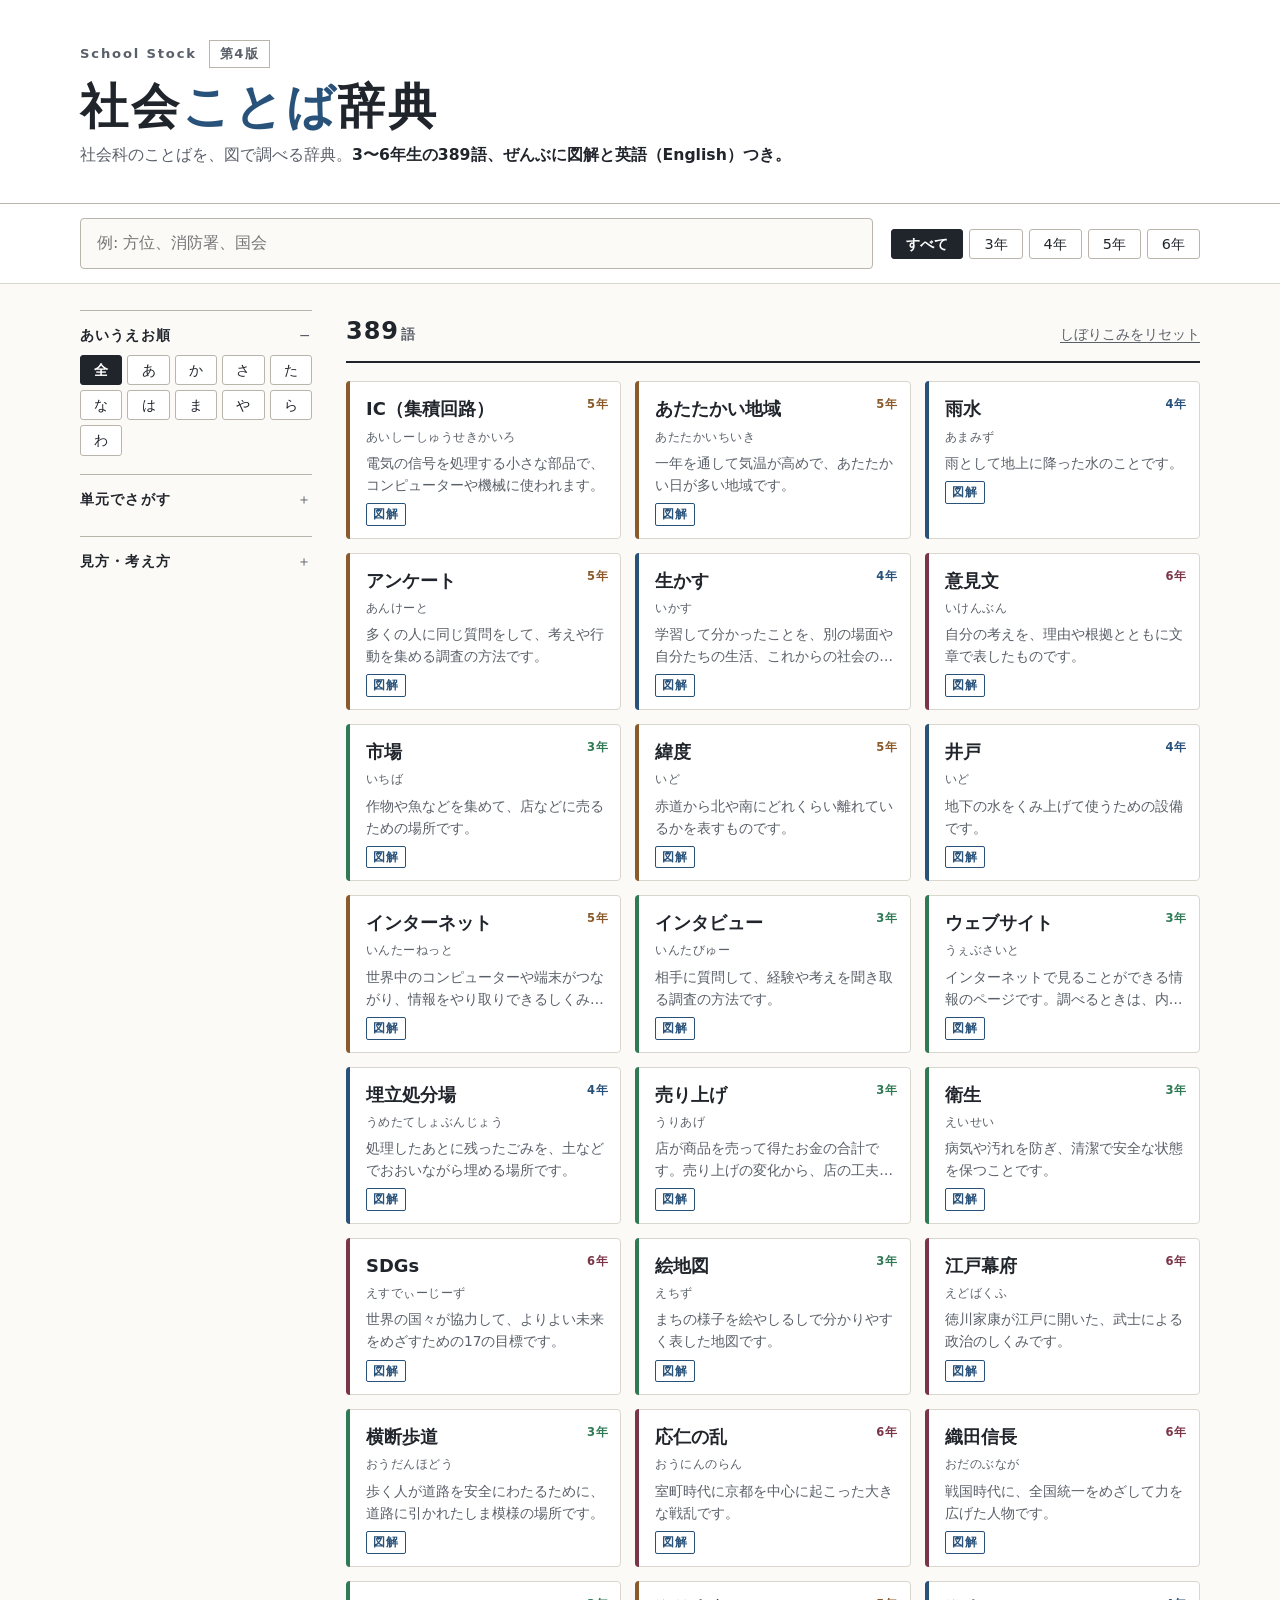
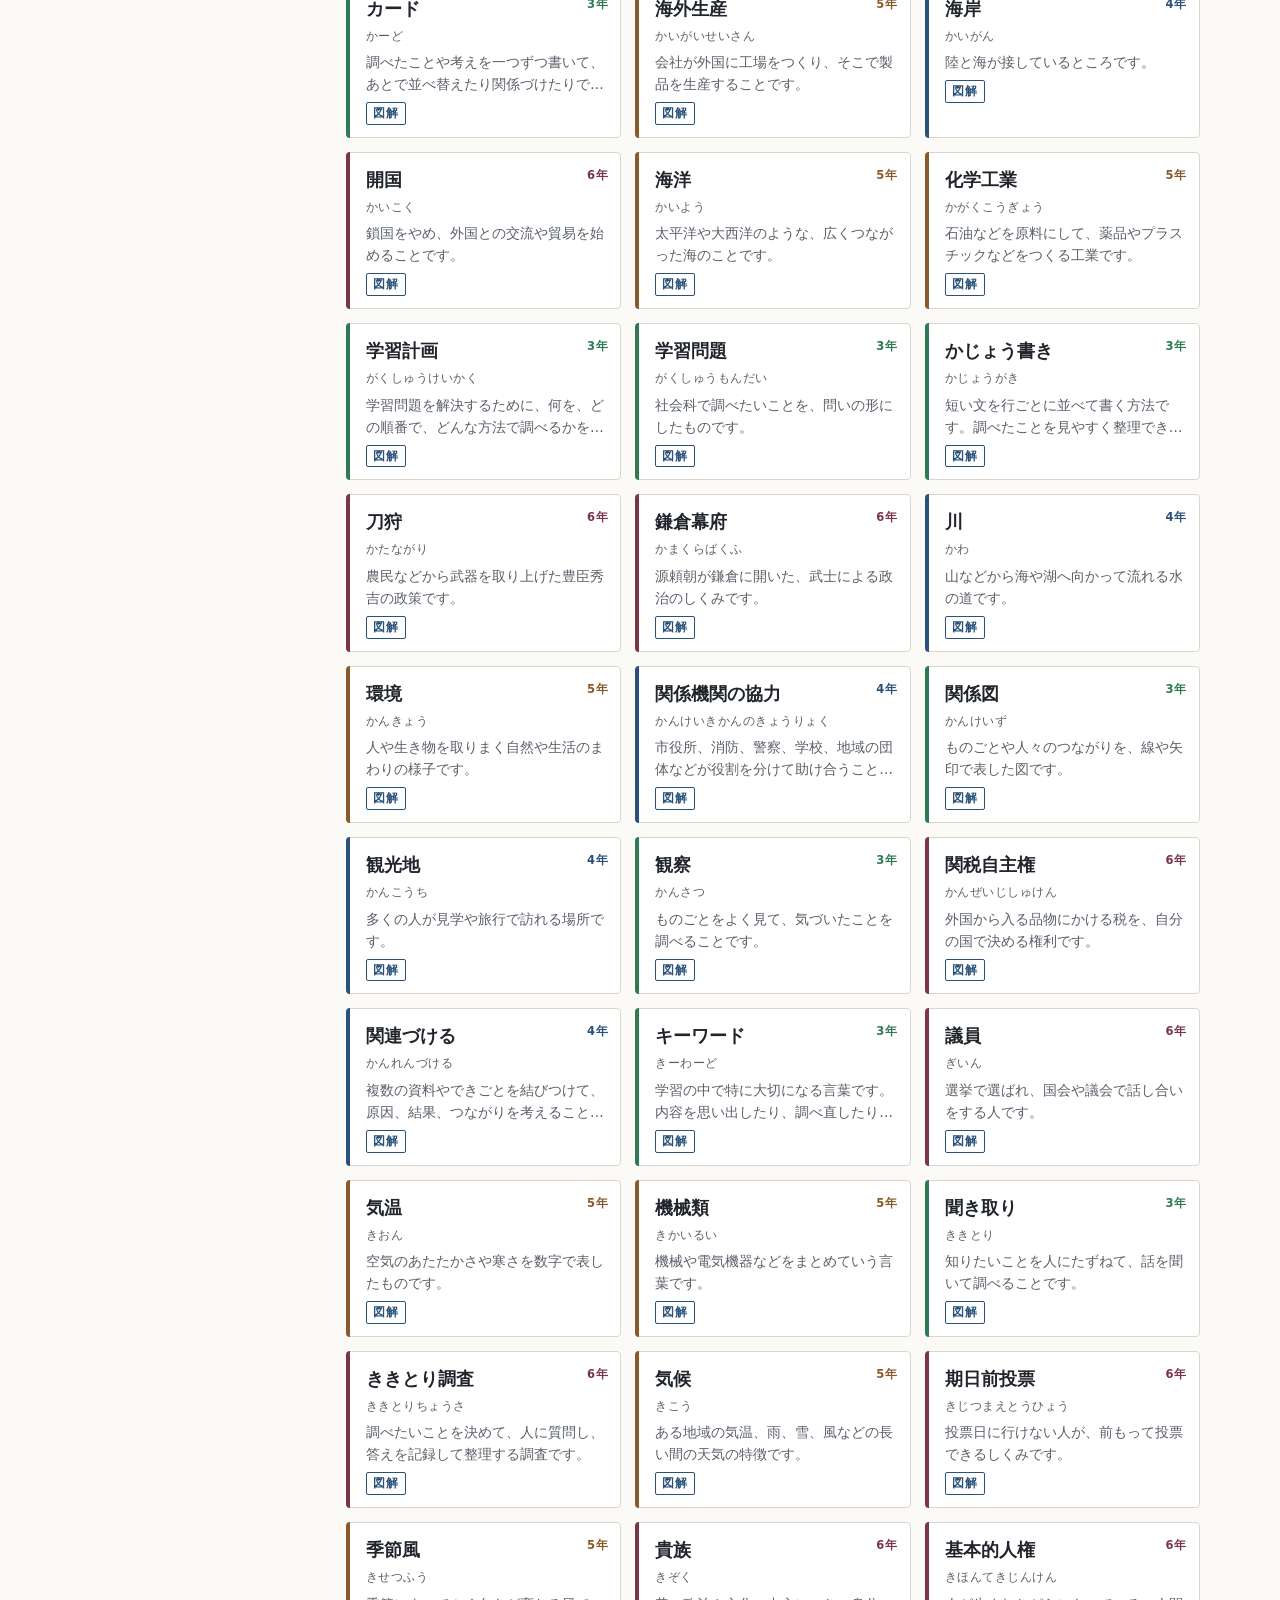
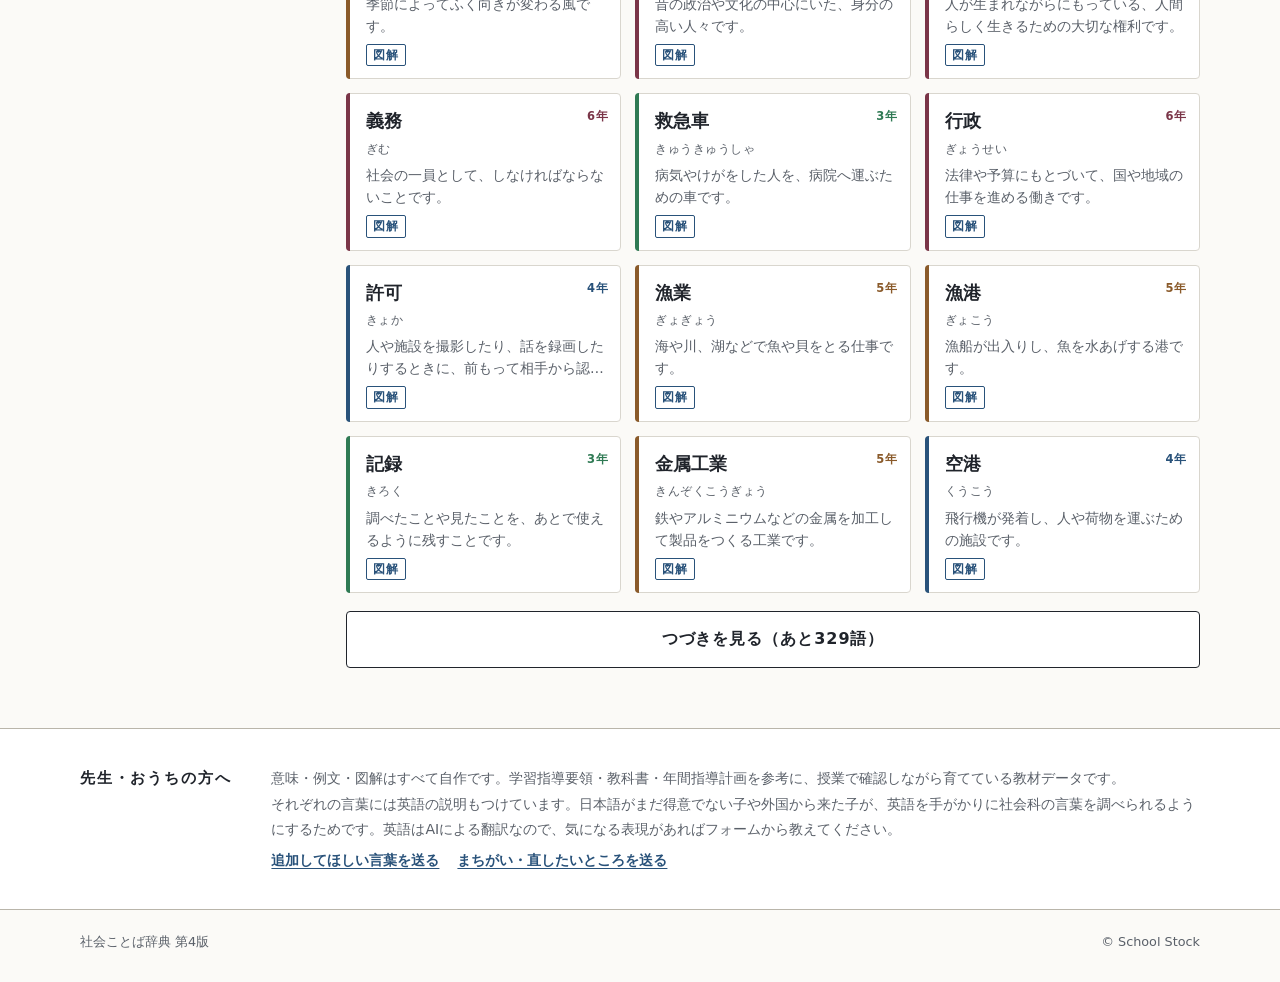
==== commit a1c02144: "第4版：全389語に英語（English）の説明を追加 - data/en.js 新規（用語英訳＋やさしい英文説明・全389語） - 詳細ポップアップにEnglish欄（あれば出すフォールバック設計）" ====
--- a/index.html
+++ b/index.html
@@ -3,16 +3,16 @@
   <head>
     <meta charset="utf-8">
     <meta name="viewport" content="width=device-width, initial-scale=1">
-    <meta name="description" content="小学校3〜6年生の社会科の言葉389語を、やさしい意味・例文・図解で調べられる用語辞典。すべての言葉に図解つき。">
-    <title>社会ことば辞典 第3版 | School Stock</title>
+    <meta name="description" content="小学校3〜6年生の社会科の言葉389語を、やさしい意味・例文・図解で調べられる用語辞典。すべての言葉に図解と英語（English）つき。">
+    <title>社会ことば辞典 第4版 | School Stock</title>
     <link rel="stylesheet" href="assets/styles.css?v=3">
   </head>
   <body>
     <header class="site-header">
       <div class="header-inner">
-        <p class="brand-line"><span class="brand">School Stock</span><span class="edition" data-edition-label>第3版</span></p>
+        <p class="brand-line"><span class="brand">School Stock</span><span class="edition" data-edition-label>第4版</span></p>
         <h1>社会<span class="accent">ことば</span>辞典</h1>
-        <p class="lead">社会科のことばを、図で調べる辞典。<strong>3〜6年生の389語、ぜんぶに図解つき。</strong></p>
+        <p class="lead">社会科のことばを、図で調べる辞典。<strong>3〜6年生の389語、ぜんぶに図解と英語（English）つき。</strong></p>
       </div>
     </header>
 
@@ -64,6 +64,7 @@
         <h2>先生・おうちの方へ</h2>
         <div>
           <p>意味・例文・図解はすべて自作です。学習指導要領・教科書・年間指導計画を参考に、授業で確認しながら育てている教材データです。</p>
+          <p>それぞれの言葉には英語の説明もつけています。日本語がまだ得意でない子や外国から来た子が、英語を手がかりに社会科の言葉を調べられるようにするためです。英語はAIによる翻訳なので、気になる表現があればフォームから教えてください。</p>
           <div class="form-links">
             <a href="https://docs.google.com/forms/d/e/1FAIpQLSfN4o0kxUThyZajWw6gqnSNQ6STu92WrQHEuZJv_ZbGqxKOgA/viewform" target="_blank" rel="noopener">追加してほしい言葉を送る</a>
             <a href="https://docs.google.com/forms/d/e/1FAIpQLSfEdOGc-b0GSouR7Gab7YsTsbL2SntOROlpdBVskjJ4SmtN6A/viewform" target="_blank" rel="noopener">まちがい・直したいところを送る</a>
@@ -91,6 +92,8 @@
     <script src="data/zukai/zukai_g4.js?v=3"></script>
     <script src="data/zukai/zukai_g5.js?v=3"></script>
     <script src="data/zukai/zukai_g6.js?v=3"></script>
-    <script src="assets/app.js?v=3"></script>
+    <script src="data/illust.js?v=4"></script>
+    <script src="data/en.js?v=1"></script>
+    <script src="assets/app.js?v=5"></script>
   </body>
 </html>
--- a/assets/styles.css
+++ b/assets/styles.css
@@ -430,6 +430,14 @@
   font-size: 0.98rem;
   border-top: 1px solid var(--line);
   padding-top: 3px;
+}
+.en-text {
+  font-family: Georgia, "Times New Roman", "Hiragino Sans", serif;
+  color: var(--ink-soft);
+  line-height: 1.6;
+}
+.en-text strong {
+  color: var(--ink);
 }
 .related-buttons {
   display: flex;
